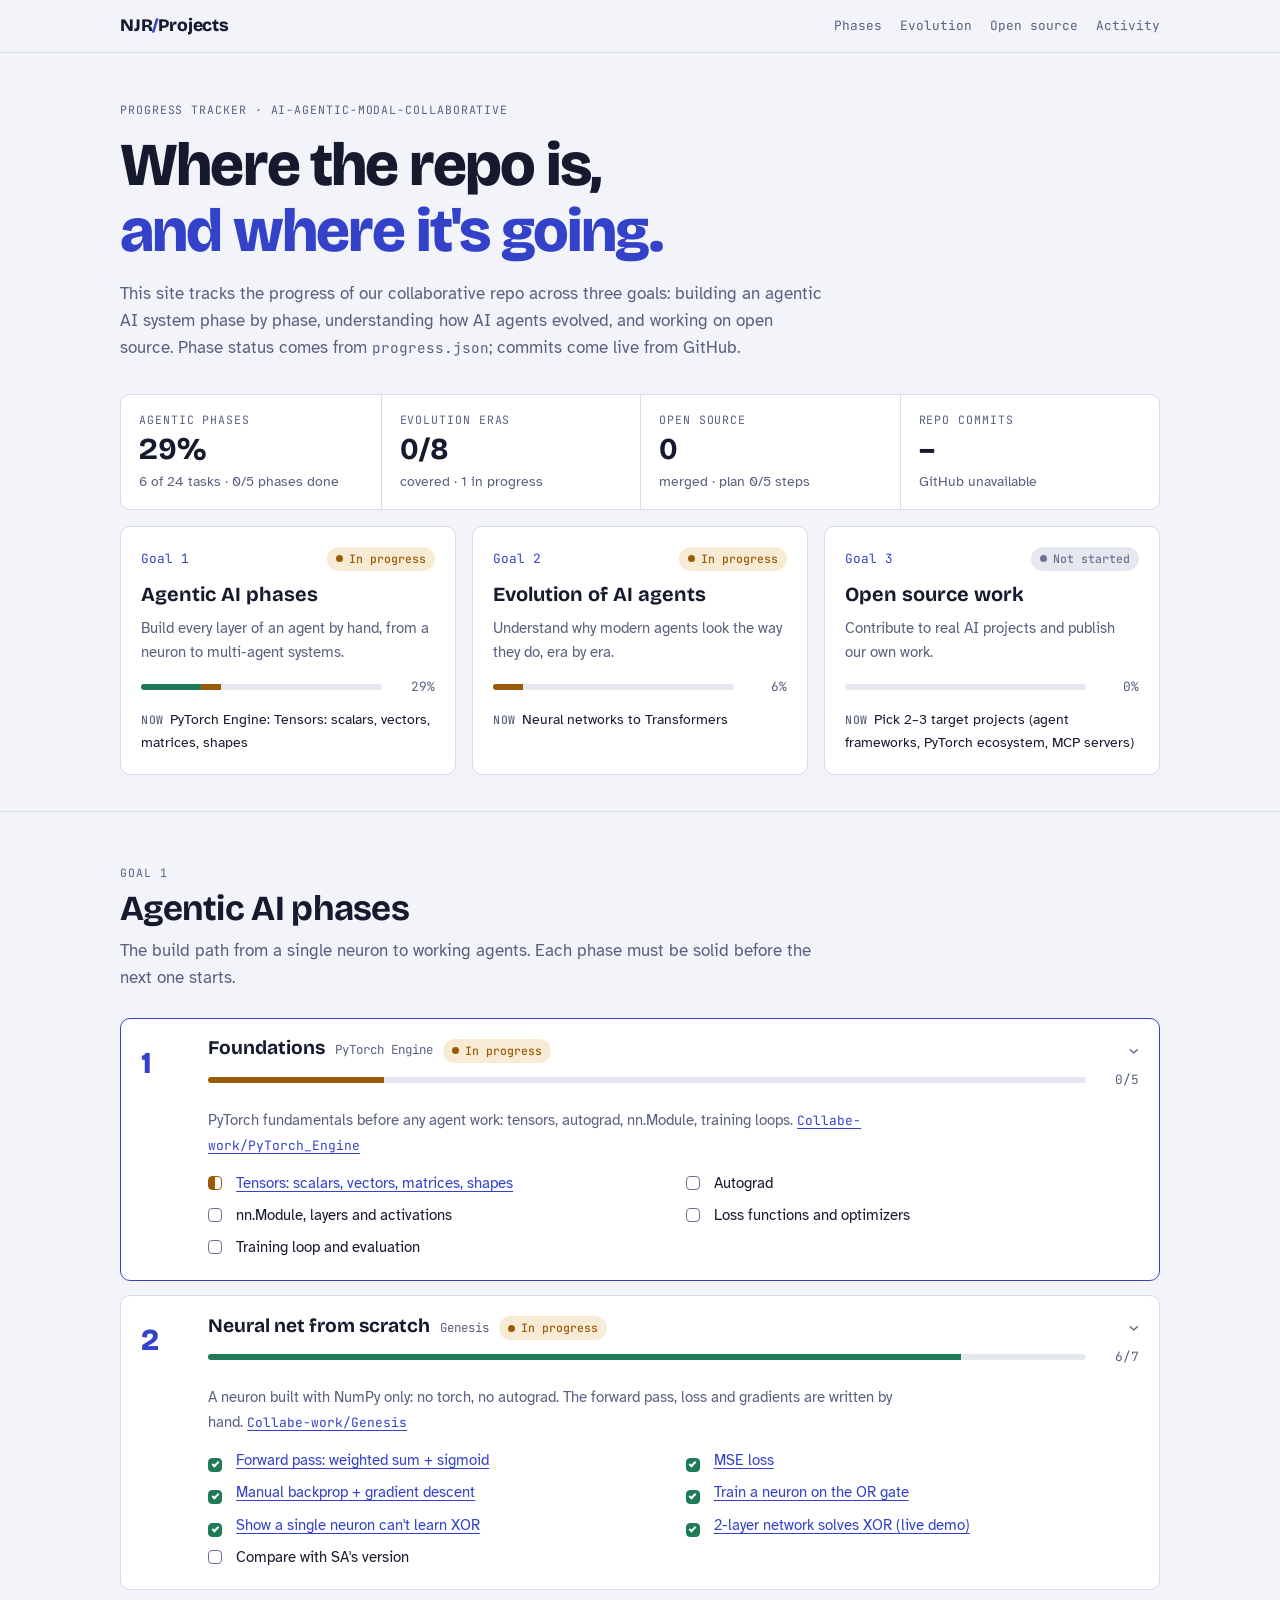
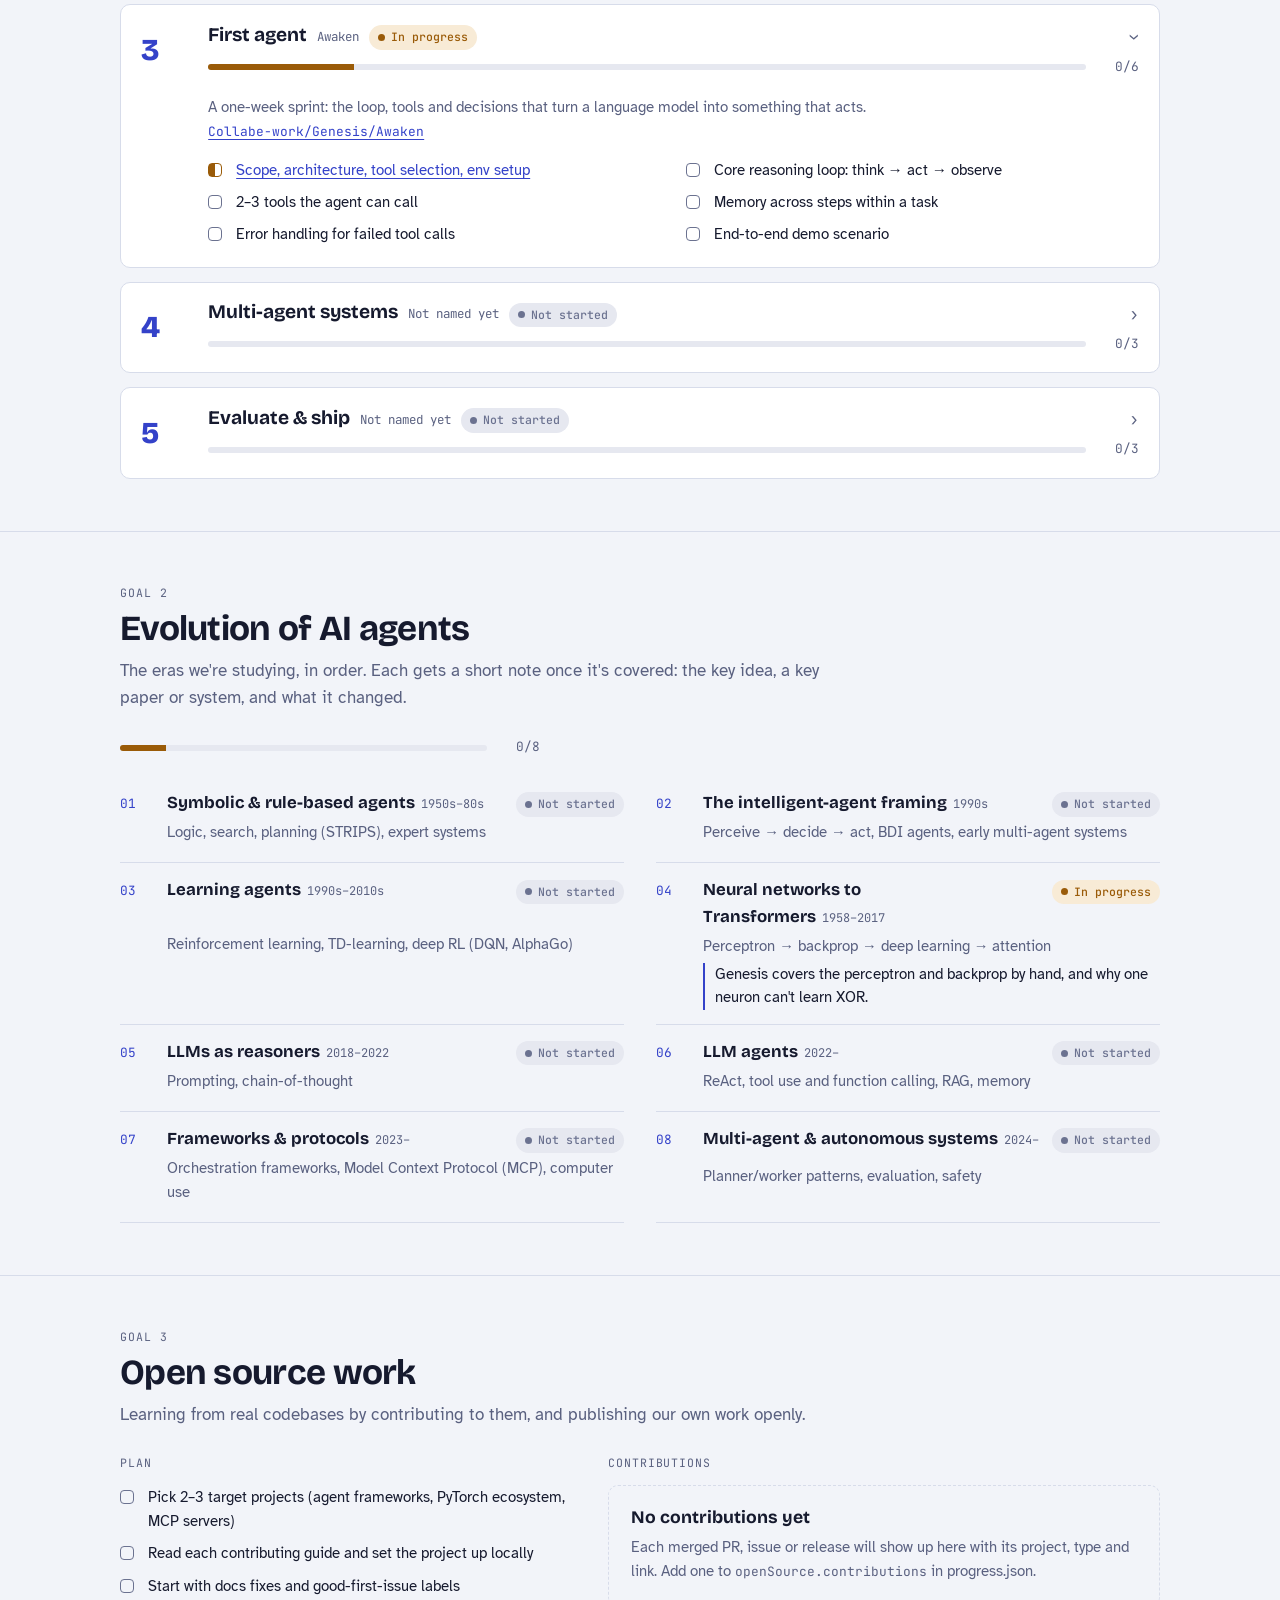
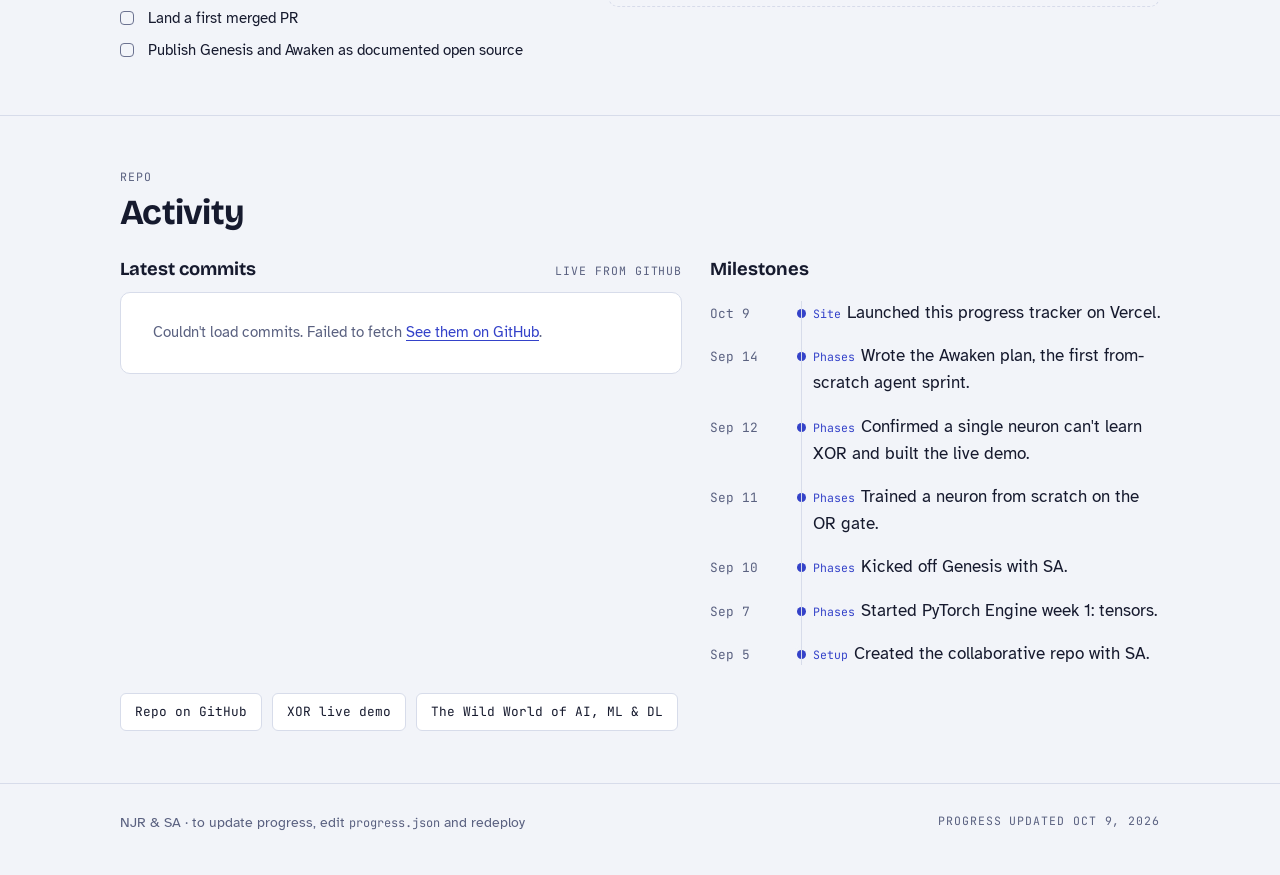
==== workspace/NJRProjects/index.html @ b8d9e3ac "live website to track the progress of the repo" ====
<!DOCTYPE html>
<html lang="en">
<head>
<meta charset="UTF-8">
<meta name="viewport" content="width=device-width, initial-scale=1, viewport-fit=cover">
<title>NJR Projects</title>
<meta name="description" content="Progress tracker for AI-Agentic-Modal-Collaborative: agentic AI build phases, the evolution of AI agents, and open-source work.">
<meta name="color-scheme" content="light dark">
<meta property="og:title" content="NJR Projects">
<meta property="og:description" content="Progress tracker for AI-Agentic-Modal-Collaborative: agentic AI build phases, the evolution of AI agents, and open-source work.">
<meta property="og:type" content="website">
<link rel="icon" href="data:image/svg+xml,%3Csvg xmlns='http://www.w3.org/2000/svg' viewBox='0 0 32 32'%3E%3Crect width='32' height='32' rx='7' fill='%233442C9'/%3E%3Ccircle cx='16' cy='16' r='5' fill='%23fff'/%3E%3Cpath d='M4 9l7 5M4 23l7-5M28 16h-7' stroke='%23fff' stroke-width='2.2' stroke-linecap='round'/%3E%3C/svg%3E">
<link rel="preconnect" href="https://fonts.googleapis.com">
<link rel="preconnect" href="https://fonts.gstatic.com" crossorigin>
<link rel="stylesheet" href="https://fonts.googleapis.com/css2?family=Bricolage+Grotesque:opsz,wght@12..96,500;12..96,700;12..96,800&family=Atkinson+Hyperlegible:ital,wght@0,400;0,700;1,400&family=JetBrains+Mono:wght@400;500&display=swap">
<style>
  /* Layout: one 1080px column. Summary first (stats + three goal cards),
     then one section per goal, then live repo activity. All content comes from progress.json. */
  :root {
    --bg: #F2F4F9;
    --surface: #FFFFFF;
    --line: #D7DCEA;
    --fg: #161A2E;
    --muted: #5A6180;
    --accent: #3442C9;
    --accent-soft: #E3E6FB;
    --signal: #B8621A;
    --done: #1F7A57;
    --done-soft: #DDF1E8;
    --progress: #9A5B08;
    --progress-soft: #F8EBD6;
    --idle: #6B7290;
    --idle-soft: #E6E8F0;

    --display: "Bricolage Grotesque", "Avenir Next", "Segoe UI", system-ui, sans-serif;
    --body: "Atkinson Hyperlegible", "Helvetica Neue", Arial, sans-serif;
    --mono: "JetBrains Mono", ui-monospace, "SF Mono", Menlo, monospace;
  }
  @media (prefers-color-scheme: dark) {
    :root:not([data-theme="light"]) {
      --bg: #0E1120; --surface: #161A2E; --line: #2A3050; --fg: #E9EBF6; --muted: #9AA0BF;
      --accent: #93A0FF; --accent-soft: #232A55; --signal: #F0A857;
      --done: #5FD3A3; --done-soft: #15362B; --progress: #F0B860; --progress-soft: #3A2C14;
      --idle: #9AA0BF; --idle-soft: #232740;
      color-scheme: dark;
    }
  }
  :root[data-theme="dark"] {
    --bg: #0E1120; --surface: #161A2E; --line: #2A3050; --fg: #E9EBF6; --muted: #9AA0BF;
    --accent: #93A0FF; --accent-soft: #232A55; --signal: #F0A857;
    --done: #5FD3A3; --done-soft: #15362B; --progress: #F0B860; --progress-soft: #3A2C14;
    --idle: #9AA0BF; --idle-soft: #232740;
    color-scheme: dark;
  }

  *, *::before, *::after { box-sizing: border-box; }
  html { scroll-behavior: smooth; }
  @media (prefers-reduced-motion: reduce) { html { scroll-behavior: auto; } * { transition: none !important; } }

  body {
    margin: 0;
    background: var(--bg);
    color: var(--fg);
    font-family: var(--body);
    font-size: 17px;
    line-height: 1.6;
    -webkit-font-smoothing: antialiased;
  }

  .wrap { max-width: 1080px; margin: 0 auto; padding-inline: 20px; }

  a { color: var(--accent); text-underline-offset: 3px; }
  a:focus-visible, button:focus-visible, summary:focus-visible { outline: 2px solid var(--accent); outline-offset: 3px; border-radius: 4px; }

  h1, h2, h3 { font-family: var(--display); line-height: 1.1; margin: 0; text-wrap: balance; }
  p { margin: 0; }
  code { font-family: var(--mono); font-size: 0.85em; }

  .label {
    font-family: var(--mono);
    font-size: 0.72rem;
    letter-spacing: 0.08em;
    text-transform: uppercase;
    color: var(--muted);
  }

  /* ---------- top bar ---------- */
  .topbar {
    position: sticky;
    top: env(safe-area-inset-top, 0px);
    z-index: 5;
    background: color-mix(in srgb, var(--bg) 88%, transparent);
    backdrop-filter: blur(8px);
    border-bottom: 1px solid var(--line);
  }
  .topbar .wrap { display: flex; align-items: center; justify-content: space-between; gap: 16px; padding-block: 12px; flex-wrap: wrap; }
  .brand { font-family: var(--display); font-weight: 800; font-size: 1.1rem; color: var(--fg); text-decoration: none; letter-spacing: -0.01em; }
  .brand span { color: var(--accent); }
  .topbar nav { display: flex; gap: 18px; flex-wrap: wrap; }
  .topbar nav a { font-family: var(--mono); font-size: 0.8rem; color: var(--muted); text-decoration: none; }
  .topbar nav a:hover { color: var(--accent); }

  /* ---------- hero ---------- */
  .hero { padding-block: 48px 36px; }
  .hero h1 { font-size: clamp(2.1rem, 5.6vw, 3.8rem); font-weight: 800; letter-spacing: -0.03em; max-width: 18ch; margin-top: 12px; }
  .hero h1 em { font-style: normal; color: var(--accent); }
  .hero .lede { margin-top: 16px; max-width: 64ch; color: var(--muted); font-size: 1.05rem; }

  .stats { margin-top: 32px; display: grid; grid-template-columns: repeat(4, minmax(0, 1fr)); border: 1px solid var(--line); border-radius: 10px; background: var(--surface); }
  .stat { padding: 16px 18px; border-left: 1px solid var(--line); min-width: 0; display: flex; flex-direction: column; gap: 4px; }
  .stat:first-child { border-left: none; }
  .stat .v { font-family: var(--display); font-weight: 700; font-size: 1.9rem; line-height: 1.1; font-variant-numeric: tabular-nums; }
  .stat .s { font-size: 0.85rem; color: var(--muted); }
  @media (max-width: 760px) {
    .stats { grid-template-columns: repeat(2, minmax(0, 1fr)); }
    .stat:nth-child(3) { border-left: none; }
    .stat:nth-child(n+3) { border-top: 1px solid var(--line); }
  }

  /* ---------- shared bits ---------- */
  .pill {
    display: inline-flex; align-items: center; gap: 6px;
    font-family: var(--mono); font-size: 0.72rem; font-weight: 500;
    padding: 3px 9px; border-radius: 999px; white-space: nowrap;
  }
  .pill::before { content: ""; width: 7px; height: 7px; border-radius: 50%; background: currentColor; }
  .pill.done { color: var(--done); background: var(--done-soft); }
  .pill.progress { color: var(--progress); background: var(--progress-soft); }
  .pill.todo { color: var(--idle); background: var(--idle-soft); }

  .meter { height: 6px; border-radius: 999px; background: var(--idle-soft); overflow: hidden; display: flex; }
  .meter .d { background: var(--done); }
  .meter .p { background: var(--progress); }
  .meter-row { display: flex; align-items: center; gap: 12px; }
  .meter-row .meter { flex: 1; }
  .meter-row .pct { font-family: var(--mono); font-size: 0.8rem; color: var(--muted); font-variant-numeric: tabular-nums; min-width: 3.2em; text-align: right; }

  section.block { padding-block: 52px; border-top: 1px solid var(--line); }
  .head { display: flex; flex-direction: column; gap: 8px; margin-bottom: 26px; max-width: 64ch; }
  .head h2 { font-size: clamp(1.6rem, 3.6vw, 2.2rem); font-weight: 700; letter-spacing: -0.02em; }
  .head p { color: var(--muted); }

  /* ---------- goal cards ---------- */
  .goals { display: grid; grid-template-columns: repeat(3, minmax(0, 1fr)); gap: 16px; margin-top: 16px; }
  @media (max-width: 860px) { .goals { grid-template-columns: 1fr; } }
  .goal { display: flex; flex-direction: column; gap: 12px; padding: 20px; background: var(--surface); border: 1px solid var(--line); border-radius: 10px; color: inherit; text-decoration: none; min-width: 0; transition: border-color .15s; }
  .goal:hover { border-color: var(--accent); }
  .goal .top { display: flex; justify-content: space-between; align-items: center; gap: 10px; }
  .goal .num { font-family: var(--mono); font-size: 0.8rem; color: var(--accent); }
  .goal h3 { font-size: 1.25rem; }
  .goal p { color: var(--muted); font-size: 0.93rem; }
  .goal .now { font-size: 0.88rem; color: var(--fg); }
  .goal .now b { font-family: var(--mono); font-weight: 500; font-size: 0.72rem; color: var(--muted); text-transform: uppercase; letter-spacing: 0.06em; margin-right: 6px; }

  /* ---------- phases ---------- */
  .phases { display: flex; flex-direction: column; gap: 14px; }
  .phase { background: var(--surface); border: 1px solid var(--line); border-radius: 10px; }
  .phase.current { border-color: var(--accent); }
  .phase summary { list-style: none; cursor: pointer; padding: 18px 20px; display: grid; grid-template-columns: 3.2rem minmax(0, 1fr) auto; gap: 6px 16px; align-items: center; }
  .phase summary::-webkit-details-marker { display: none; }
  .phase .pn { grid-row: span 2; font-family: var(--display); font-weight: 800; font-size: 1.9rem; color: var(--accent); line-height: 1; }
  .phase .pt { display: flex; flex-wrap: wrap; align-items: baseline; gap: 4px 10px; min-width: 0; }
  .phase .pt h3 { font-size: 1.2rem; }
  .phase .pt .proj { font-family: var(--mono); font-size: 0.78rem; color: var(--muted); }
  .phase .pm { grid-column: 2 / 4; }
  .phase .chev { font-family: var(--mono); color: var(--muted); transition: transform .15s; }
  .phase[open] .chev { transform: rotate(90deg); }
  .phase .body { padding: 0 20px 20px calc(20px + 3.2rem + 16px); display: flex; flex-direction: column; gap: 14px; }
  @media (max-width: 560px) {
    .phase summary { grid-template-columns: 2.2rem minmax(0, 1fr) auto; }
    .phase .pn { font-size: 1.5rem; }
    .phase .body { padding-left: 20px; }
  }
  .phase .body > p { color: var(--muted); font-size: 0.95rem; max-width: 70ch; }

  .tasks { list-style: none; margin: 0; padding: 0; display: grid; grid-template-columns: repeat(2, minmax(0, 1fr)); gap: 8px 24px; }
  @media (max-width: 760px) { .tasks { grid-template-columns: 1fr; } }
  .tasks li { display: grid; grid-template-columns: 18px minmax(0, 1fr); gap: 10px; align-items: baseline; font-size: 0.95rem; }
  .mark { width: 14px; height: 14px; border-radius: 4px; border: 1.5px solid var(--idle); display: inline-grid; place-items: center; transform: translateY(2px); }
  .mark.done { background: var(--done); border-color: var(--done); }
  .mark.done::after { content: ""; width: 7px; height: 4px; border-left: 2px solid var(--surface); border-bottom: 2px solid var(--surface); transform: rotate(-45deg) translate(1px, -1px); }
  .mark.progress { border-color: var(--progress); background: linear-gradient(90deg, var(--progress) 50%, transparent 50%); }
  .tasks li.done span.t { color: var(--muted); }
  .tasks a { word-break: break-word; }

  /* ---------- evolution ---------- */
  .eras { list-style: none; margin: 0; padding: 0; display: grid; grid-template-columns: repeat(2, minmax(0, 1fr)); gap: 0 32px; }
  @media (max-width: 760px) { .eras { grid-template-columns: 1fr; } }
  .eras li { display: grid; grid-template-columns: 2.2rem minmax(0, 1fr) auto; gap: 4px 12px; padding-block: 14px; border-bottom: 1px solid var(--line); align-items: baseline; }
  .eras .n { grid-row: span 3; font-family: var(--mono); font-size: 0.8rem; color: var(--accent); }
  .eras strong { font-family: var(--display); font-size: 1.05rem; }
  .eras .when { font-family: var(--mono); font-size: 0.75rem; color: var(--muted); margin-left: 6px; font-weight: 400; white-space: nowrap; }
  .eras .topics { grid-column: 2 / 4; color: var(--muted); font-size: 0.92rem; }
  .eras .note { grid-column: 2 / 4; font-size: 0.92rem; border-left: 2px solid var(--accent); padding-left: 10px; }

  /* ---------- open source ---------- */
  .os { display: grid; grid-template-columns: minmax(0, 1fr) minmax(0, 1.2fr); gap: 28px; align-items: start; }
  @media (max-width: 820px) { .os { grid-template-columns: 1fr; } }
  .os .tasks { grid-template-columns: 1fr; }
  .empty { padding: 22px; border: 1px dashed var(--line); border-radius: 10px; display: flex; flex-direction: column; gap: 8px; }
  .empty p { color: var(--muted); font-size: 0.95rem; }
  .tbl-wrap { overflow-x: auto; border: 1px solid var(--line); border-radius: 10px; background: var(--surface); }
  table.contrib { width: 100%; border-collapse: collapse; font-size: 0.92rem; }
  table.contrib th { text-align: left; font-family: var(--mono); font-size: 0.7rem; font-weight: 500; text-transform: uppercase; letter-spacing: 0.06em; color: var(--muted); padding: 10px 14px; border-bottom: 1px solid var(--line); white-space: nowrap; }
  table.contrib td { padding: 10px 14px; border-bottom: 1px solid var(--line); vertical-align: top; }
  table.contrib tr:last-child td { border-bottom: none; }
  table.contrib td.date { font-family: var(--mono); font-size: 0.8rem; color: var(--muted); white-space: nowrap; }

  /* ---------- activity ---------- */
  .activity { display: grid; grid-template-columns: minmax(0, 1.25fr) minmax(0, 1fr); gap: 28px; align-items: start; }
  @media (max-width: 820px) { .activity { grid-template-columns: 1fr; } }
  .col-head { display: flex; justify-content: space-between; align-items: baseline; gap: 10px; margin-bottom: 12px; flex-wrap: wrap; }
  .col-head h3 { font-size: 1.15rem; }
  .commits { list-style: none; margin: 0; padding: 0; border: 1px solid var(--line); border-radius: 10px; background: var(--surface); }
  .commits li { padding: 12px 16px; border-bottom: 1px solid var(--line); display: grid; grid-template-columns: minmax(0, 1fr) auto; gap: 2px 12px; }
  .commits li:last-child { border-bottom: none; }
  .commits .msg { color: var(--fg); text-decoration: none; font-weight: 700; overflow-wrap: anywhere; }
  .commits .msg:hover { color: var(--accent); }
  .commits .sha { font-family: var(--mono); font-size: 0.75rem; color: var(--accent); }
  .commits .by { grid-column: 1 / 3; font-size: 0.85rem; color: var(--muted); }
  .commits .state { padding: 16px; color: var(--muted); font-size: 0.92rem; display: block; }

  .log { list-style: none; margin: 0; padding: 0; position: relative; }
  .log::before { content: ""; position: absolute; left: 5.7rem; top: 10px; bottom: 10px; width: 1px; background: var(--line); }
  .log li { display: grid; grid-template-columns: 5rem 1.4rem minmax(0, 1fr); align-items: baseline; padding-block: 8px; }
  .log time { font-family: var(--mono); font-size: 0.8rem; color: var(--muted); font-variant-numeric: tabular-nums; }
  .log .dot { width: 9px; height: 9px; border-radius: 50%; background: var(--accent); justify-self: center; box-shadow: 0 0 0 4px var(--bg); }
  .log .tag { font-family: var(--mono); font-size: 0.72rem; color: var(--accent); margin-right: 6px; }

  .links-row { display: flex; gap: 10px; flex-wrap: wrap; margin-top: 18px; }
  .btn { display: inline-block; font-family: var(--mono); font-size: 0.8rem; text-decoration: none; padding: 8px 14px; border-radius: 6px; border: 1px solid var(--line); color: var(--fg); background: var(--surface); }
  .btn:hover { border-color: var(--accent); color: var(--accent); }

  .notice { padding: 14px 16px; border: 1px solid var(--signal); border-radius: 8px; color: var(--fg); font-size: 0.92rem; margin-top: 20px; }

  footer { border-top: 1px solid var(--line); padding-block: 28px 40px; color: var(--muted); font-size: 0.88rem; }
  footer .wrap { display: flex; justify-content: space-between; gap: 12px; flex-wrap: wrap; }
</style>
</head>
<body>

<header class="topbar">
  <div class="wrap">
    <a class="brand" href="#top">NJR<span>/</span>Projects</a>
    <nav aria-label="Sections">
      <a href="#phases">Phases</a>
      <a href="#evolution">Evolution</a>
      <a href="#open-source">Open source</a>
      <a href="#activity">Activity</a>
    </nav>
  </div>
</header>

<main id="top">
  <section class="hero">
    <div class="wrap">
      <p class="label">Progress tracker · AI-Agentic-Modal-Collaborative</p>
      <h1>Where the repo is, <em>and where it's going.</em></h1>
      <p class="lede">This site tracks the progress of our collaborative repo across three goals: building an agentic AI system phase by phase, understanding how AI agents evolved, and working on open source. Phase status comes from <code>progress.json</code>; commits come live from GitHub.</p>

      <div class="stats" aria-live="polite">
        <div class="stat"><span class="label">Agentic phases</span><span class="v" id="st-phases">–</span><span class="s" id="st-phases-s">loading</span></div>
        <div class="stat"><span class="label">Evolution eras</span><span class="v" id="st-eras">–</span><span class="s" id="st-eras-s">loading</span></div>
        <div class="stat"><span class="label">Open source</span><span class="v" id="st-os">–</span><span class="s" id="st-os-s">loading</span></div>
        <div class="stat"><span class="label">Repo commits</span><span class="v" id="st-commits">–</span><span class="s" id="st-commits-s">from GitHub</span></div>
      </div>

      <div class="goals" id="goals"></div>
      <div id="load-error" hidden class="notice"></div>
    </div>
  </section>

  <section class="block" id="phases">
    <div class="wrap">
      <div class="head">
        <p class="label">Goal 1</p>
        <h2>Agentic AI phases</h2>
        <p>The build path from a single neuron to working agents. Each phase must be solid before the next one starts.</p>
      </div>
      <div class="phases" id="phase-list"></div>
    </div>
  </section>

  <section class="block" id="evolution">
    <div class="wrap">
      <div class="head">
        <p class="label">Goal 2</p>
        <h2>Evolution of AI agents</h2>
        <p>The eras we're studying, in order. Each gets a short note once it's covered: the key idea, a key paper or system, and what it changed.</p>
      </div>
      <div class="meter-row" style="margin-bottom:18px;max-width:420px"><div class="meter" id="era-meter"></div><span class="pct" id="era-pct"></span></div>
      <ol class="eras" id="era-list"></ol>
    </div>
  </section>

  <section class="block" id="open-source">
    <div class="wrap">
      <div class="head">
        <p class="label">Goal 3</p>
        <h2>Open source work</h2>
        <p>Learning from real codebases by contributing to them, and publishing our own work openly.</p>
      </div>
      <div class="os">
        <div>
          <p class="label" style="margin-bottom:12px">Plan</p>
          <ul class="tasks" id="os-steps"></ul>
        </div>
        <div>
          <p class="label" style="margin-bottom:12px">Contributions</p>
          <div id="os-contrib"></div>
        </div>
      </div>
    </div>
  </section>

  <section class="block" id="activity">
    <div class="wrap">
      <div class="head">
        <p class="label">Repo</p>
        <h2>Activity</h2>
      </div>
      <div class="activity">
        <div>
          <div class="col-head"><h3>Latest commits</h3><span class="label" id="commit-src">live from GitHub</span></div>
          <ul class="commits" id="commit-list"><li><span class="state">Loading commits from GitHub…</span></li></ul>
        </div>
        <div>
          <div class="col-head"><h3>Milestones</h3></div>
          <ol class="log" id="log-list"></ol>
        </div>
      </div>
      <div class="links-row">
        <a class="btn" id="repo-link" href="https://github.com/NJROzzy/AI-Agentic-Modal-Collaborative-" target="_blank" rel="noopener">Repo on GitHub</a>
        <a class="btn" href="xor-live-demo.html">XOR live demo</a>
        <a class="btn" href="main.html">The Wild World of AI, ML &amp; DL</a>
      </div>
    </div>
  </section>
</main>

<footer>
  <div class="wrap">
    <span>NJR &amp; SA · to update progress, edit <code>progress.json</code> and redeploy</span>
    <span class="label" id="updated"></span>
  </div>
</footer>

<script>
(function () {
  const $ = (id) => document.getElementById(id);
  const esc = (s) => String(s ?? "").replace(/[&<>"']/g, (c) => ({ "&": "&amp;", "<": "&lt;", ">": "&gt;", '"': "&quot;", "'": "&#39;" }[c]));
  const STATUS_LABEL = { done: "Done", progress: "In progress", todo: "Not started" };
  const fmtDate = (iso, opts) => new Date(iso + (iso.length === 10 ? "T12:00:00" : "")).toLocaleDateString("en-US", opts || { month: "short", day: "numeric" });

  let REPO = "NJROzzy/AI-Agentic-Modal-Collaborative-";
  const ghUrl = (path) => /^https?:/.test(path) ? path
    : (!path.includes("/") && path.endsWith(".html")) ? path
    : `https://github.com/${REPO}/${/\.[a-z]+$/i.test(path) ? "blob" : "tree"}/main/${path}`;

  // done = 1, in progress = 0.5, not started = 0
  function score(items) {
    const n = items.length || 1;
    const d = items.filter((t) => t.status === "done").length;
    const p = items.filter((t) => t.status === "progress").length;
    return { d, p, n: items.length, pct: Math.round(((d + p * 0.5) / n) * 100), dPct: (d / n) * 100, pPct: (p / n) * 100 };
  }
  const meter = (s) => `<span class="d" style="width:${s.dPct}%"></span><span class="p" style="width:${s.pPct}%"></span>`;
  const statusOf = (items) => items.every((t) => t.status === "done") ? "done" : items.some((t) => t.status !== "todo") ? "progress" : "todo";
  const pill = (st, text) => `<span class="pill ${st}">${esc(text || STATUS_LABEL[st])}</span>`;

  function taskItem(t) {
    const title = t.link ? `<a href="${esc(ghUrl(t.link))}"${t.link.endsWith(".html") && !t.link.includes("/") ? "" : ' target="_blank" rel="noopener"'}>${esc(t.title)}</a>` : esc(t.title);
    return `<li class="${t.status}"><span class="mark ${t.status}" role="img" aria-label="${STATUS_LABEL[t.status]}"></span><span class="t">${title}</span></li>`;
  }

  function render(data) {
    if (data.repo) REPO = data.repo;
    $("repo-link").href = `https://github.com/${REPO}`;
    $("updated").textContent = data.updated ? `Progress updated ${fmtDate(data.updated, { month: "short", day: "numeric", year: "numeric" })}` : "";

    // ---- phases
    const phases = data.phases || [];
    const allTasks = phases.flatMap((p) => p.tasks);
    const ps = score(allTasks);
    const currentIdx = phases.findIndex((p) => statusOf(p.tasks) !== "done");
    $("phase-list").innerHTML = phases.map((p, i) => {
      const s = score(p.tasks), st = statusOf(p.tasks);
      const open = i === currentIdx || st === "progress";
      return `<details class="phase${i === currentIdx ? " current" : ""}"${open ? " open" : ""}>
        <summary>
          <span class="pn">${i + 1}</span>
          <span class="pt"><h3>${esc(p.name)}</h3><span class="proj">${esc(p.project)}</span>${pill(st)}</span>
          <span class="chev" aria-hidden="true">›</span>
          <span class="pm meter-row"><span class="meter">${meter(s)}</span><span class="pct">${s.d}/${s.n}</span></span>
        </summary>
        <div class="body">
          <p>${esc(p.summary)}${p.path ? ` <a href="${esc(ghUrl(p.path))}" target="_blank" rel="noopener"><code>${esc(p.path)}</code></a>` : ""}</p>
          <ul class="tasks">${p.tasks.map(taskItem).join("")}</ul>
        </div>
      </details>`;
    }).join("");

    const donePhases = phases.filter((p) => statusOf(p.tasks) === "done").length;
    $("st-phases").textContent = `${ps.pct}%`;
    $("st-phases-s").textContent = `${ps.d} of ${ps.n} tasks · ${donePhases}/${phases.length} phases done`;

    // ---- evolution
    const eras = data.evolution || [];
    const es = score(eras);
    $("era-meter").innerHTML = meter(es);
    $("era-pct").textContent = `${es.d}/${es.n}`;
    $("era-list").innerHTML = eras.map((e, i) => `<li>
        <span class="n">${String(i + 1).padStart(2, "0")}</span>
        <strong>${esc(e.era)}<span class="when">${esc(e.when)}</span></strong>
        ${pill(e.status)}
        <span class="topics">${esc(e.topics)}</span>
        ${e.note ? `<span class="note">${esc(e.note)}</span>` : ""}
      </li>`).join("");
    $("st-eras").textContent = `${es.d}/${es.n}`;
    $("st-eras-s").textContent = es.p ? `covered · ${es.p} in progress` : "covered";

    // ---- open source
    const os = data.openSource || { steps: [], contributions: [] };
    $("os-steps").innerHTML = os.steps.map(taskItem).join("");
    const contrib = os.contributions || [];
    $("os-contrib").innerHTML = contrib.length
      ? `<div class="tbl-wrap"><table class="contrib"><thead><tr><th>Date</th><th>Project</th><th>Contribution</th><th>Status</th></tr></thead><tbody>${
          contrib.map((c) => `<tr><td class="date">${esc(c.date ? fmtDate(c.date) : "")}</td><td>${esc(c.project)}</td><td>${c.link ? `<a href="${esc(c.link)}" target="_blank" rel="noopener">${esc(c.title)}</a>` : esc(c.title)}${c.type ? ` <span class="label">${esc(c.type)}</span>` : ""}</td><td>${esc(c.status)}</td></tr>`).join("")
        }</tbody></table></div>`
      : `<div class="empty"><h3 style="font-size:1.1rem">No contributions yet</h3><p>Each merged PR, issue or release will show up here with its project, type and link. Add one to <code>openSource.contributions</code> in progress.json.</p></div>`;
    const merged = contrib.filter((c) => /merged|done/i.test(c.status || "")).length;
    const oss = score(os.steps);
    $("st-os").textContent = String(merged);
    $("st-os-s").textContent = `merged · plan ${oss.d}/${oss.n} steps`;

    // ---- goal cards
    const nextTask = allTasks.find((t) => t.status === "progress") || allTasks.find((t) => t.status === "todo");
    const nextEra = eras.find((e) => e.status === "progress") || eras.find((e) => e.status === "todo");
    const nextOs = os.steps.find((t) => t.status !== "done");
    const goals = [
      { n: "Goal 1", h: "Agentic AI phases", href: "#phases", p: "Build every layer of an agent by hand, from a neuron to multi-agent systems.", s: ps, st: statusOf(allTasks), now: nextTask && (phases[currentIdx] ? `${phases[currentIdx].project}: ` : "") + nextTask.title },
      { n: "Goal 2", h: "Evolution of AI agents", href: "#evolution", p: "Understand why modern agents look the way they do, era by era.", s: es, st: statusOf(eras), now: nextEra && nextEra.era },
      { n: "Goal 3", h: "Open source work", href: "#open-source", p: "Contribute to real AI projects and publish our own work.", s: oss, st: statusOf(os.steps), now: nextOs && nextOs.title },
    ];
    $("goals").innerHTML = goals.map((g) => `<a class="goal" href="${g.href}">
        <span class="top"><span class="num">${g.n}</span>${pill(g.st)}</span>
        <h3>${esc(g.h)}</h3>
        <p>${esc(g.p)}</p>
        <span class="meter-row"><span class="meter">${meter(g.s)}</span><span class="pct">${g.s.pct}%</span></span>
        ${g.now ? `<span class="now"><b>Now</b>${esc(g.now)}</span>` : ""}
      </a>`).join("");

    // ---- milestones
    $("log-list").innerHTML = (data.log || []).map((l) => `<li><time datetime="${esc(l.date)}">${esc(fmtDate(l.date))}</time><span class="dot"></span><div><span class="tag">${esc(l.track)}</span>${esc(l.text)}</div></li>`).join("");
  }

  function relTime(iso) {
    const s = (Date.now() - new Date(iso)) / 1000;
    if (s < 3600) return `${Math.max(1, Math.round(s / 60))} min ago`;
    if (s < 86400) return `${Math.round(s / 3600)} h ago`;
    if (s < 86400 * 30) return `${Math.round(s / 86400)} days ago`;
    return fmtDate(iso, { month: "short", day: "numeric", year: "numeric" });
  }

  async function loadCommits() {
    const list = $("commit-list");
    try {
      const res = await fetch(`https://api.github.com/repos/${REPO}/commits?per_page=8`, { headers: { Accept: "application/vnd.github+json" } });
      if (!res.ok) throw new Error(res.status === 403 ? "GitHub's hourly rate limit was reached. Reload in a while." : `GitHub returned ${res.status}.`);
      const commits = await res.json();
      const link = res.headers.get("Link") || "";
      const last = link.match(/[?&]page=(\d+)>; rel="last"/);
      list.innerHTML = commits.map((c) => `<li>
          <a class="msg" href="${esc(c.html_url)}" target="_blank" rel="noopener">${esc(c.commit.message.split("\n")[0].trim() || "(no message)")}</a>
          <span class="sha">${esc(c.sha.slice(0, 7))}</span>
          <span class="by">${esc(c.author?.login || c.commit.author.name)} · ${esc(relTime(c.commit.author.date))}</span>
        </li>`).join("");
      // per_page=8, so the last page number × 8 bounds the total; refetch with per_page=1 for an exact count
      if (last) {
        const r1 = await fetch(`https://api.github.com/repos/${REPO}/commits?per_page=1`);
        const m = (r1.headers.get("Link") || "").match(/[?&]page=(\d+)>; rel="last"/);
        $("st-commits").textContent = m ? m[1] : "–";
      } else {
        $("st-commits").textContent = String(commits.length);
      }
      if (commits[0]) $("st-commits-s").textContent = `last ${relTime(commits[0].commit.author.date)}`;
    } catch (err) {
      list.innerHTML = `<li><span class="state">Couldn't load commits. ${esc(err.message || "")} <a href="https://github.com/${esc(REPO)}/commits/main" target="_blank" rel="noopener">See them on GitHub</a>.</span></li>`;
      $("st-commits-s").textContent = "GitHub unavailable";
    }
  }

  fetch("progress.json", { cache: "no-cache" })
    .then((r) => { if (!r.ok) throw new Error(`progress.json returned ${r.status}`); return r.json(); })
    .then(render)
    .catch((err) => {
      const box = $("load-error");
      box.hidden = false;
      box.textContent = location.protocol === "file:"
        ? "Progress data can't load from a file:// page. Preview the site with `vercel dev` or `npx serve` from the NJRProjects folder."
        : `Progress data didn't load (${err.message}). Check that progress.json is valid JSON.`;
    })
    .finally(loadCommits);
})();
</script>
</body>
</html>
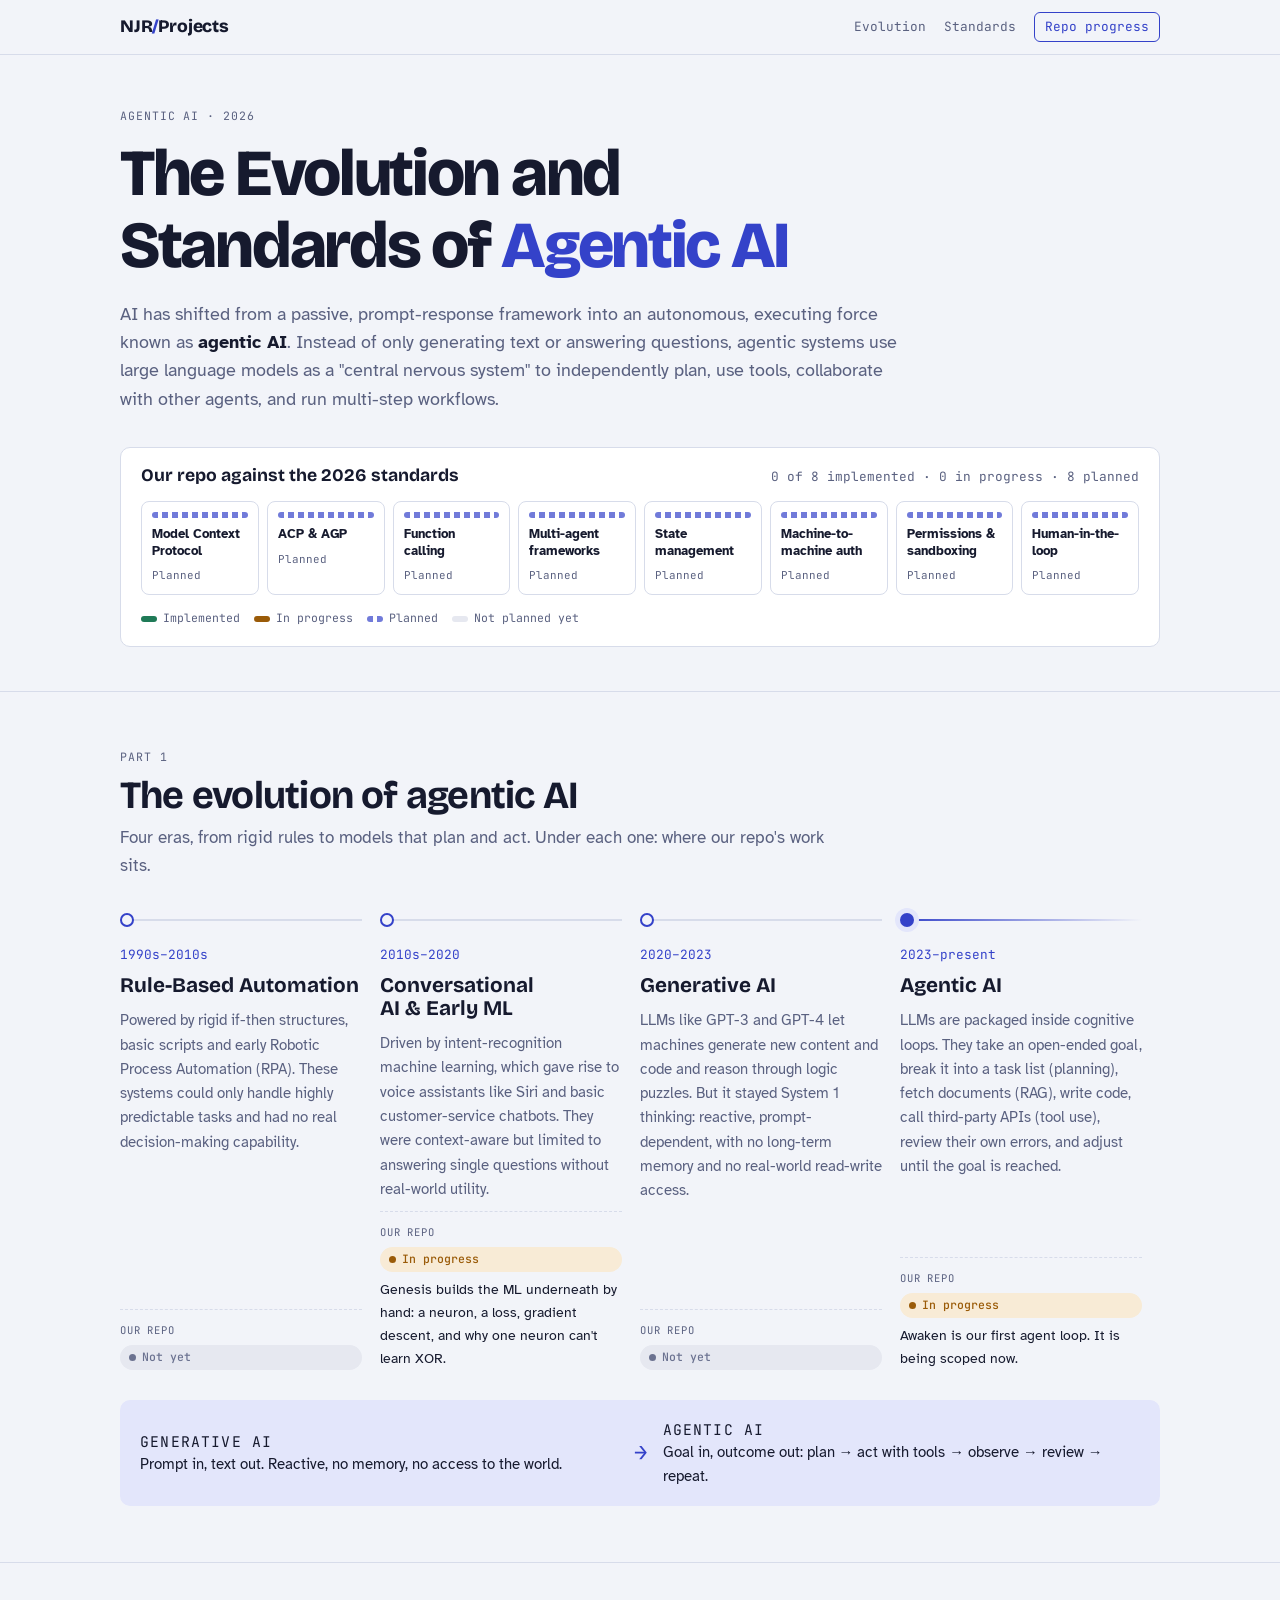
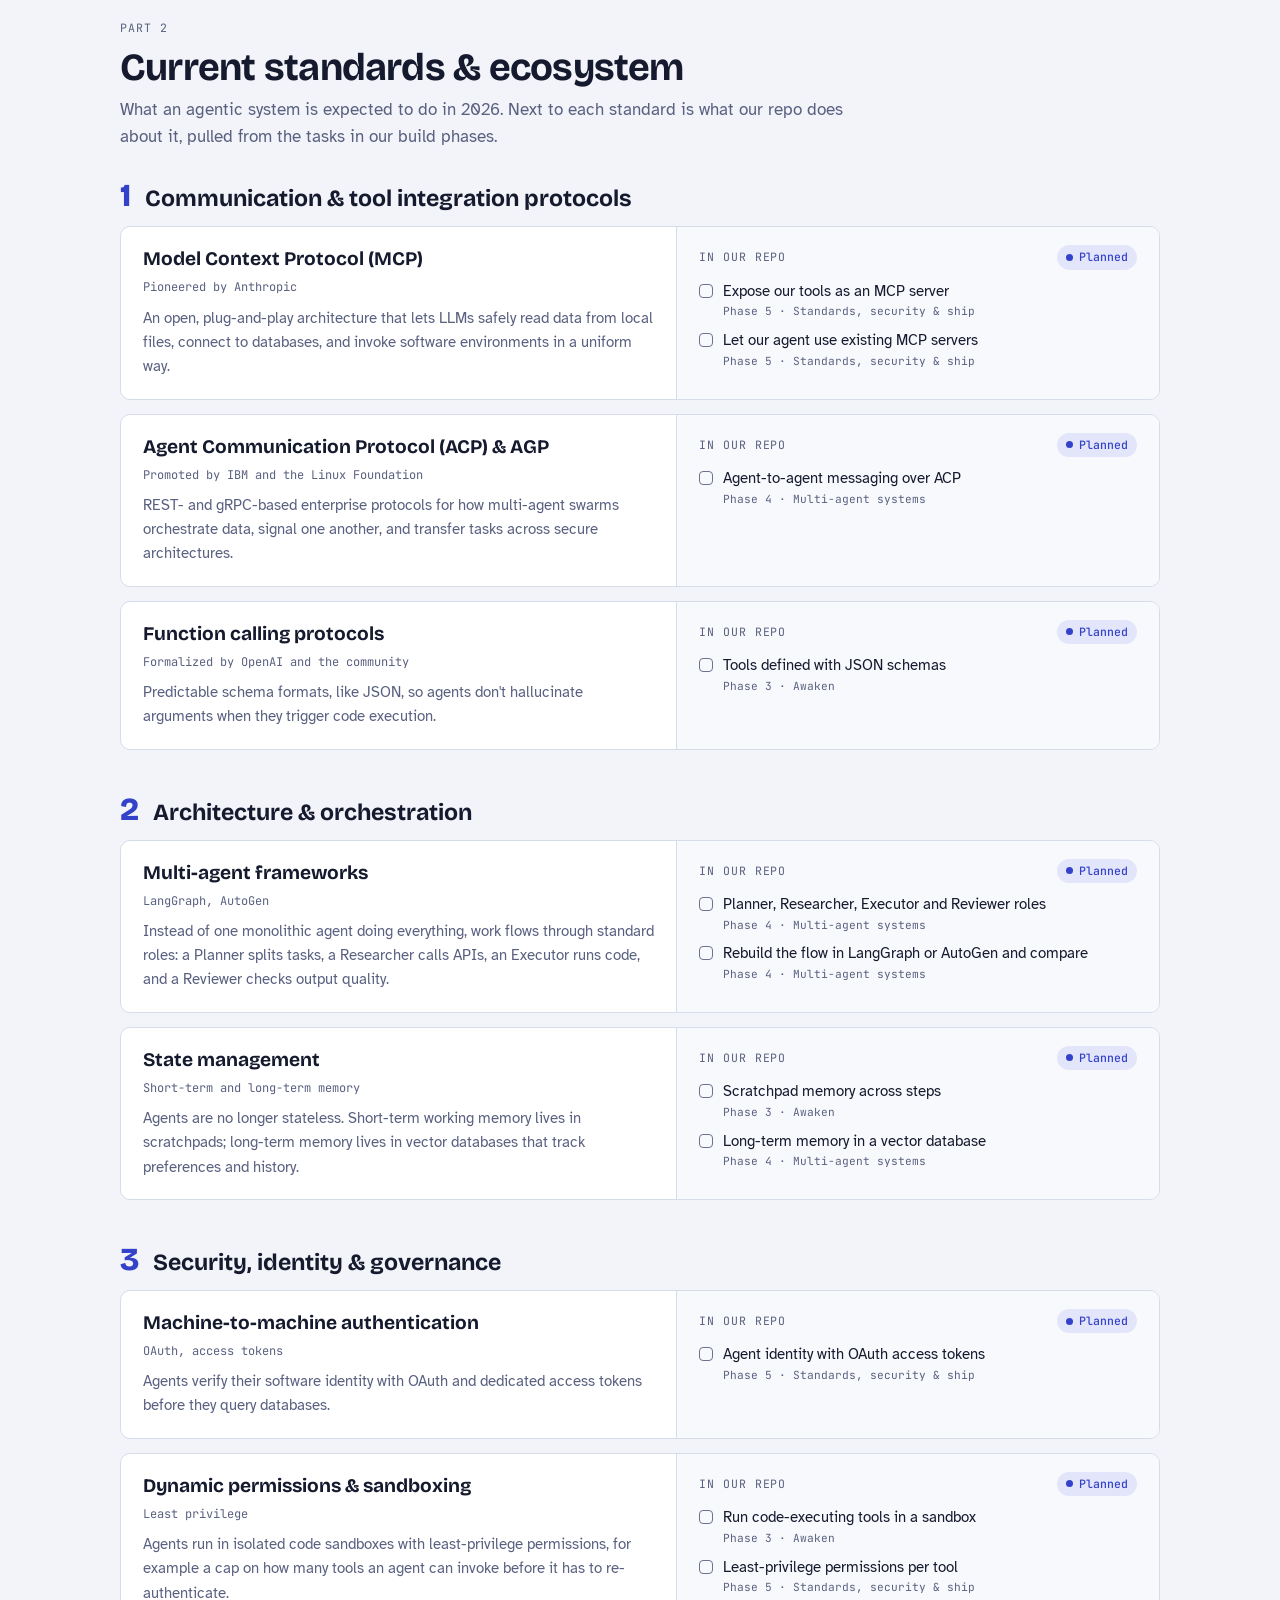
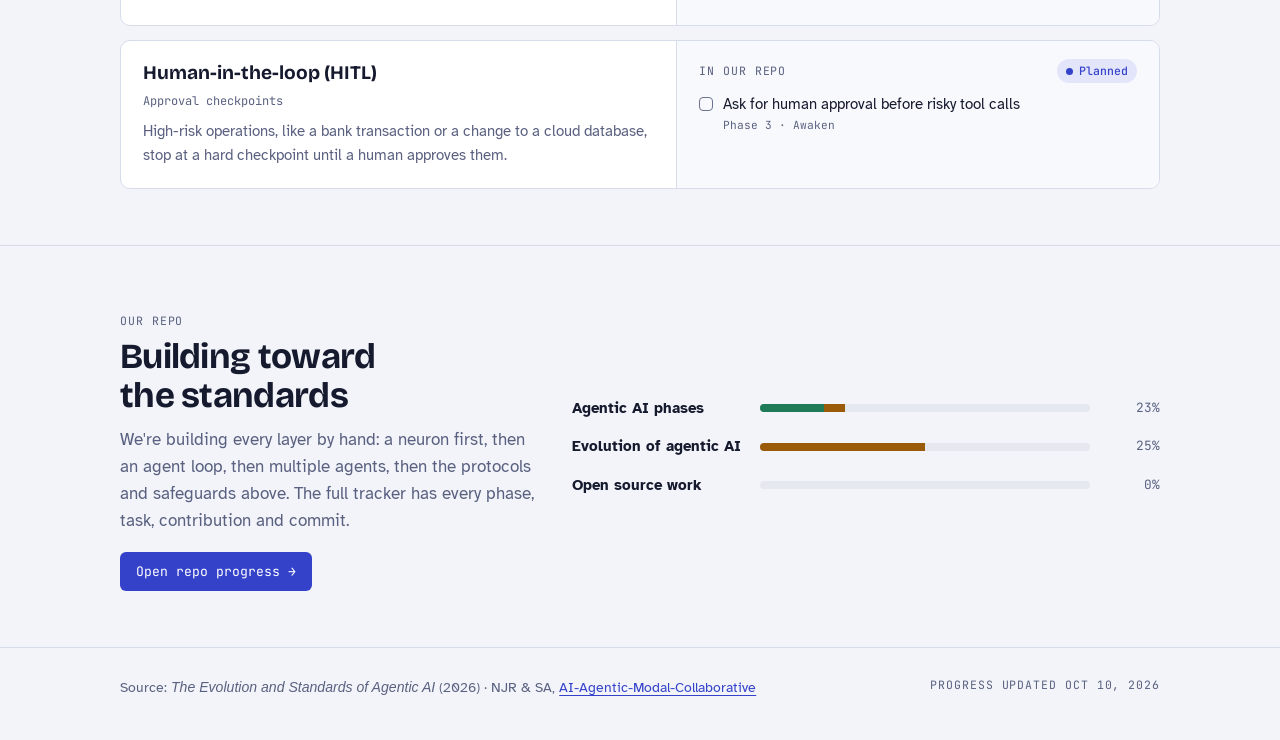
==== commit 7174973d: "work site update NJRProjects" ====
--- a/workspace/NJRProjects/index.html
+++ b/workspace/NJRProjects/index.html
@@ -3,19 +3,20 @@
 <head>
 <meta charset="UTF-8">
 <meta name="viewport" content="width=device-width, initial-scale=1, viewport-fit=cover">
-<title>NJR Projects</title>
-<meta name="description" content="Progress tracker for AI-Agentic-Modal-Collaborative: agentic AI build phases, the evolution of AI agents, and open-source work.">
+<title>Evolution of Agentic AI · NJR Projects</title>
+<meta name="description" content="How AI went from rule-based automation to agentic systems, the standards that define agentic AI in 2026, and how our repo measures up against each one.">
 <meta name="color-scheme" content="light dark">
-<meta property="og:title" content="NJR Projects">
-<meta property="og:description" content="Progress tracker for AI-Agentic-Modal-Collaborative: agentic AI build phases, the evolution of AI agents, and open-source work.">
+<meta property="og:title" content="The Evolution and Standards of Agentic AI">
+<meta property="og:description" content="How AI went from rule-based automation to agentic systems, the standards that define agentic AI in 2026, and how our repo measures up against each one.">
 <meta property="og:type" content="website">
 <link rel="icon" href="data:image/svg+xml,%3Csvg xmlns='http://www.w3.org/2000/svg' viewBox='0 0 32 32'%3E%3Crect width='32' height='32' rx='7' fill='%233442C9'/%3E%3Ccircle cx='16' cy='16' r='5' fill='%23fff'/%3E%3Cpath d='M4 9l7 5M4 23l7-5M28 16h-7' stroke='%23fff' stroke-width='2.2' stroke-linecap='round'/%3E%3C/svg%3E">
 <link rel="preconnect" href="https://fonts.googleapis.com">
 <link rel="preconnect" href="https://fonts.gstatic.com" crossorigin>
 <link rel="stylesheet" href="https://fonts.googleapis.com/css2?family=Bricolage+Grotesque:opsz,wght@12..96,500;12..96,700;12..96,800&family=Atkinson+Hyperlegible:ital,wght@0,400;0,700;1,400&family=JetBrains+Mono:wght@400;500&display=swap">
 <style>
-  /* Layout: one 1080px column. Summary first (stats + three goal cards),
-     then one section per goal, then live repo activity. All content comes from progress.json. */
+  /* Layout: reading column (1080px). Hero states the thesis and shows an 8-cell
+     standards matrix for our repo; then a 4-era timeline; then the standards,
+     each paired with what our repo does about it (from progress.json). */
   :root {
     --bg: #F2F4F9;
     --surface: #FFFFFF;
@@ -57,181 +58,140 @@
   html { scroll-behavior: smooth; }
   @media (prefers-reduced-motion: reduce) { html { scroll-behavior: auto; } * { transition: none !important; } }
 
-  body {
-    margin: 0;
-    background: var(--bg);
-    color: var(--fg);
-    font-family: var(--body);
-    font-size: 17px;
-    line-height: 1.6;
-    -webkit-font-smoothing: antialiased;
-  }
-
+  body { margin: 0; background: var(--bg); color: var(--fg); font-family: var(--body); font-size: 17px; line-height: 1.6; -webkit-font-smoothing: antialiased; }
   .wrap { max-width: 1080px; margin: 0 auto; padding-inline: 20px; }
-
   a { color: var(--accent); text-underline-offset: 3px; }
-  a:focus-visible, button:focus-visible, summary:focus-visible { outline: 2px solid var(--accent); outline-offset: 3px; border-radius: 4px; }
-
+  a:focus-visible { outline: 2px solid var(--accent); outline-offset: 3px; border-radius: 4px; }
   h1, h2, h3 { font-family: var(--display); line-height: 1.1; margin: 0; text-wrap: balance; }
   p { margin: 0; }
   code { font-family: var(--mono); font-size: 0.85em; }
-
-  .label {
-    font-family: var(--mono);
-    font-size: 0.72rem;
-    letter-spacing: 0.08em;
-    text-transform: uppercase;
-    color: var(--muted);
-  }
+  [id] { scroll-margin-top: 72px; }
+
+  .label { font-family: var(--mono); font-size: 0.72rem; letter-spacing: 0.08em; text-transform: uppercase; color: var(--muted); }
 
   /* ---------- top bar ---------- */
-  .topbar {
-    position: sticky;
-    top: env(safe-area-inset-top, 0px);
-    z-index: 5;
-    background: color-mix(in srgb, var(--bg) 88%, transparent);
-    backdrop-filter: blur(8px);
-    border-bottom: 1px solid var(--line);
-  }
+  .topbar { position: sticky; top: env(safe-area-inset-top, 0px); z-index: 5; background: color-mix(in srgb, var(--bg) 88%, transparent); backdrop-filter: blur(8px); border-bottom: 1px solid var(--line); }
   .topbar .wrap { display: flex; align-items: center; justify-content: space-between; gap: 16px; padding-block: 12px; flex-wrap: wrap; }
   .brand { font-family: var(--display); font-weight: 800; font-size: 1.1rem; color: var(--fg); text-decoration: none; letter-spacing: -0.01em; }
   .brand span { color: var(--accent); }
-  .topbar nav { display: flex; gap: 18px; flex-wrap: wrap; }
+  .topbar nav { display: flex; gap: 18px; flex-wrap: wrap; align-items: center; }
   .topbar nav a { font-family: var(--mono); font-size: 0.8rem; color: var(--muted); text-decoration: none; }
   .topbar nav a:hover { color: var(--accent); }
-
-  /* ---------- hero ---------- */
-  .hero { padding-block: 48px 36px; }
-  .hero h1 { font-size: clamp(2.1rem, 5.6vw, 3.8rem); font-weight: 800; letter-spacing: -0.03em; max-width: 18ch; margin-top: 12px; }
-  .hero h1 em { font-style: normal; color: var(--accent); }
-  .hero .lede { margin-top: 16px; max-width: 64ch; color: var(--muted); font-size: 1.05rem; }
-
-  .stats { margin-top: 32px; display: grid; grid-template-columns: repeat(4, minmax(0, 1fr)); border: 1px solid var(--line); border-radius: 10px; background: var(--surface); }
-  .stat { padding: 16px 18px; border-left: 1px solid var(--line); min-width: 0; display: flex; flex-direction: column; gap: 4px; }
-  .stat:first-child { border-left: none; }
-  .stat .v { font-family: var(--display); font-weight: 700; font-size: 1.9rem; line-height: 1.1; font-variant-numeric: tabular-nums; }
-  .stat .s { font-size: 0.85rem; color: var(--muted); }
-  @media (max-width: 760px) {
-    .stats { grid-template-columns: repeat(2, minmax(0, 1fr)); }
-    .stat:nth-child(3) { border-left: none; }
-    .stat:nth-child(n+3) { border-top: 1px solid var(--line); }
-  }
-
-  /* ---------- shared bits ---------- */
-  .pill {
-    display: inline-flex; align-items: center; gap: 6px;
-    font-family: var(--mono); font-size: 0.72rem; font-weight: 500;
-    padding: 3px 9px; border-radius: 999px; white-space: nowrap;
-  }
+  .topbar nav a.cta { color: var(--accent); border: 1px solid var(--accent); border-radius: 6px; padding: 4px 10px; }
+
+  /* ---------- shared ---------- */
+  .pill { display: inline-flex; align-items: center; gap: 6px; font-family: var(--mono); font-size: 0.72rem; font-weight: 500; padding: 3px 9px; border-radius: 999px; white-space: nowrap; }
   .pill::before { content: ""; width: 7px; height: 7px; border-radius: 50%; background: currentColor; }
   .pill.done { color: var(--done); background: var(--done-soft); }
   .pill.progress { color: var(--progress); background: var(--progress-soft); }
-  .pill.todo { color: var(--idle); background: var(--idle-soft); }
-
-  .meter { height: 6px; border-radius: 999px; background: var(--idle-soft); overflow: hidden; display: flex; }
-  .meter .d { background: var(--done); }
-  .meter .p { background: var(--progress); }
-  .meter-row { display: flex; align-items: center; gap: 12px; }
-  .meter-row .meter { flex: 1; }
-  .meter-row .pct { font-family: var(--mono); font-size: 0.8rem; color: var(--muted); font-variant-numeric: tabular-nums; min-width: 3.2em; text-align: right; }
-
-  section.block { padding-block: 52px; border-top: 1px solid var(--line); }
-  .head { display: flex; flex-direction: column; gap: 8px; margin-bottom: 26px; max-width: 64ch; }
-  .head h2 { font-size: clamp(1.6rem, 3.6vw, 2.2rem); font-weight: 700; letter-spacing: -0.02em; }
-  .head p { color: var(--muted); }
-
-  /* ---------- goal cards ---------- */
-  .goals { display: grid; grid-template-columns: repeat(3, minmax(0, 1fr)); gap: 16px; margin-top: 16px; }
-  @media (max-width: 860px) { .goals { grid-template-columns: 1fr; } }
-  .goal { display: flex; flex-direction: column; gap: 12px; padding: 20px; background: var(--surface); border: 1px solid var(--line); border-radius: 10px; color: inherit; text-decoration: none; min-width: 0; transition: border-color .15s; }
-  .goal:hover { border-color: var(--accent); }
-  .goal .top { display: flex; justify-content: space-between; align-items: center; gap: 10px; }
-  .goal .num { font-family: var(--mono); font-size: 0.8rem; color: var(--accent); }
-  .goal h3 { font-size: 1.25rem; }
-  .goal p { color: var(--muted); font-size: 0.93rem; }
-  .goal .now { font-size: 0.88rem; color: var(--fg); }
-  .goal .now b { font-family: var(--mono); font-weight: 500; font-size: 0.72rem; color: var(--muted); text-transform: uppercase; letter-spacing: 0.06em; margin-right: 6px; }
-
-  /* ---------- phases ---------- */
-  .phases { display: flex; flex-direction: column; gap: 14px; }
-  .phase { background: var(--surface); border: 1px solid var(--line); border-radius: 10px; }
-  .phase.current { border-color: var(--accent); }
-  .phase summary { list-style: none; cursor: pointer; padding: 18px 20px; display: grid; grid-template-columns: 3.2rem minmax(0, 1fr) auto; gap: 6px 16px; align-items: center; }
-  .phase summary::-webkit-details-marker { display: none; }
-  .phase .pn { grid-row: span 2; font-family: var(--display); font-weight: 800; font-size: 1.9rem; color: var(--accent); line-height: 1; }
-  .phase .pt { display: flex; flex-wrap: wrap; align-items: baseline; gap: 4px 10px; min-width: 0; }
-  .phase .pt h3 { font-size: 1.2rem; }
-  .phase .pt .proj { font-family: var(--mono); font-size: 0.78rem; color: var(--muted); }
-  .phase .pm { grid-column: 2 / 4; }
-  .phase .chev { font-family: var(--mono); color: var(--muted); transition: transform .15s; }
-  .phase[open] .chev { transform: rotate(90deg); }
-  .phase .body { padding: 0 20px 20px calc(20px + 3.2rem + 16px); display: flex; flex-direction: column; gap: 14px; }
-  @media (max-width: 560px) {
-    .phase summary { grid-template-columns: 2.2rem minmax(0, 1fr) auto; }
-    .phase .pn { font-size: 1.5rem; }
-    .phase .body { padding-left: 20px; }
-  }
-  .phase .body > p { color: var(--muted); font-size: 0.95rem; max-width: 70ch; }
-
-  .tasks { list-style: none; margin: 0; padding: 0; display: grid; grid-template-columns: repeat(2, minmax(0, 1fr)); gap: 8px 24px; }
-  @media (max-width: 760px) { .tasks { grid-template-columns: 1fr; } }
-  .tasks li { display: grid; grid-template-columns: 18px minmax(0, 1fr); gap: 10px; align-items: baseline; font-size: 0.95rem; }
-  .mark { width: 14px; height: 14px; border-radius: 4px; border: 1.5px solid var(--idle); display: inline-grid; place-items: center; transform: translateY(2px); }
+  .pill.todo { color: var(--accent); background: var(--accent-soft); }
+  .pill.none { color: var(--idle); background: var(--idle-soft); }
+
+  .mark { width: 14px; height: 14px; border-radius: 4px; border: 1.5px solid var(--idle); display: inline-grid; place-items: center; transform: translateY(2px); flex: 0 0 14px; }
   .mark.done { background: var(--done); border-color: var(--done); }
   .mark.done::after { content: ""; width: 7px; height: 4px; border-left: 2px solid var(--surface); border-bottom: 2px solid var(--surface); transform: rotate(-45deg) translate(1px, -1px); }
   .mark.progress { border-color: var(--progress); background: linear-gradient(90deg, var(--progress) 50%, transparent 50%); }
-  .tasks li.done span.t { color: var(--muted); }
-  .tasks a { word-break: break-word; }
-
-  /* ---------- evolution ---------- */
-  .eras { list-style: none; margin: 0; padding: 0; display: grid; grid-template-columns: repeat(2, minmax(0, 1fr)); gap: 0 32px; }
-  @media (max-width: 760px) { .eras { grid-template-columns: 1fr; } }
-  .eras li { display: grid; grid-template-columns: 2.2rem minmax(0, 1fr) auto; gap: 4px 12px; padding-block: 14px; border-bottom: 1px solid var(--line); align-items: baseline; }
-  .eras .n { grid-row: span 3; font-family: var(--mono); font-size: 0.8rem; color: var(--accent); }
-  .eras strong { font-family: var(--display); font-size: 1.05rem; }
-  .eras .when { font-family: var(--mono); font-size: 0.75rem; color: var(--muted); margin-left: 6px; font-weight: 400; white-space: nowrap; }
-  .eras .topics { grid-column: 2 / 4; color: var(--muted); font-size: 0.92rem; }
-  .eras .note { grid-column: 2 / 4; font-size: 0.92rem; border-left: 2px solid var(--accent); padding-left: 10px; }
-
-  /* ---------- open source ---------- */
-  .os { display: grid; grid-template-columns: minmax(0, 1fr) minmax(0, 1.2fr); gap: 28px; align-items: start; }
-  @media (max-width: 820px) { .os { grid-template-columns: 1fr; } }
-  .os .tasks { grid-template-columns: 1fr; }
-  .empty { padding: 22px; border: 1px dashed var(--line); border-radius: 10px; display: flex; flex-direction: column; gap: 8px; }
-  .empty p { color: var(--muted); font-size: 0.95rem; }
-  .tbl-wrap { overflow-x: auto; border: 1px solid var(--line); border-radius: 10px; background: var(--surface); }
-  table.contrib { width: 100%; border-collapse: collapse; font-size: 0.92rem; }
-  table.contrib th { text-align: left; font-family: var(--mono); font-size: 0.7rem; font-weight: 500; text-transform: uppercase; letter-spacing: 0.06em; color: var(--muted); padding: 10px 14px; border-bottom: 1px solid var(--line); white-space: nowrap; }
-  table.contrib td { padding: 10px 14px; border-bottom: 1px solid var(--line); vertical-align: top; }
-  table.contrib tr:last-child td { border-bottom: none; }
-  table.contrib td.date { font-family: var(--mono); font-size: 0.8rem; color: var(--muted); white-space: nowrap; }
-
-  /* ---------- activity ---------- */
-  .activity { display: grid; grid-template-columns: minmax(0, 1.25fr) minmax(0, 1fr); gap: 28px; align-items: start; }
-  @media (max-width: 820px) { .activity { grid-template-columns: 1fr; } }
-  .col-head { display: flex; justify-content: space-between; align-items: baseline; gap: 10px; margin-bottom: 12px; flex-wrap: wrap; }
-  .col-head h3 { font-size: 1.15rem; }
-  .commits { list-style: none; margin: 0; padding: 0; border: 1px solid var(--line); border-radius: 10px; background: var(--surface); }
-  .commits li { padding: 12px 16px; border-bottom: 1px solid var(--line); display: grid; grid-template-columns: minmax(0, 1fr) auto; gap: 2px 12px; }
-  .commits li:last-child { border-bottom: none; }
-  .commits .msg { color: var(--fg); text-decoration: none; font-weight: 700; overflow-wrap: anywhere; }
-  .commits .msg:hover { color: var(--accent); }
-  .commits .sha { font-family: var(--mono); font-size: 0.75rem; color: var(--accent); }
-  .commits .by { grid-column: 1 / 3; font-size: 0.85rem; color: var(--muted); }
-  .commits .state { padding: 16px; color: var(--muted); font-size: 0.92rem; display: block; }
-
-  .log { list-style: none; margin: 0; padding: 0; position: relative; }
-  .log::before { content: ""; position: absolute; left: 5.7rem; top: 10px; bottom: 10px; width: 1px; background: var(--line); }
-  .log li { display: grid; grid-template-columns: 5rem 1.4rem minmax(0, 1fr); align-items: baseline; padding-block: 8px; }
-  .log time { font-family: var(--mono); font-size: 0.8rem; color: var(--muted); font-variant-numeric: tabular-nums; }
-  .log .dot { width: 9px; height: 9px; border-radius: 50%; background: var(--accent); justify-self: center; box-shadow: 0 0 0 4px var(--bg); }
-  .log .tag { font-family: var(--mono); font-size: 0.72rem; color: var(--accent); margin-right: 6px; }
-
-  .links-row { display: flex; gap: 10px; flex-wrap: wrap; margin-top: 18px; }
-  .btn { display: inline-block; font-family: var(--mono); font-size: 0.8rem; text-decoration: none; padding: 8px 14px; border-radius: 6px; border: 1px solid var(--line); color: var(--fg); background: var(--surface); }
-  .btn:hover { border-color: var(--accent); color: var(--accent); }
-
-  .notice { padding: 14px 16px; border: 1px solid var(--signal); border-radius: 8px; color: var(--fg); font-size: 0.92rem; margin-top: 20px; }
+
+  section.block { padding-block: 56px; border-top: 1px solid var(--line); }
+  .head { display: flex; flex-direction: column; gap: 8px; margin-bottom: 30px; max-width: 66ch; }
+  .head h2 { font-size: clamp(1.7rem, 3.8vw, 2.4rem); font-weight: 700; letter-spacing: -0.02em; }
+  .head p { color: var(--muted); }
+
+  /* ---------- hero ---------- */
+  .hero { padding-block: 52px 44px; }
+  .hero h1 { font-size: clamp(2.2rem, 6vw, 4.1rem); font-weight: 800; letter-spacing: -0.035em; max-width: 17ch; margin-top: 12px; }
+  .hero h1 em { font-style: normal; color: var(--accent); }
+  .hero .lede { margin-top: 18px; max-width: 66ch; font-size: 1.1rem; color: var(--muted); }
+  .hero .lede strong { color: var(--fg); font-weight: 700; }
+
+  .matrix { margin-top: 34px; padding: 18px 20px; background: var(--surface); border: 1px solid var(--line); border-radius: 10px; display: flex; flex-direction: column; gap: 14px; }
+  .matrix .mh { display: flex; justify-content: space-between; align-items: baseline; flex-wrap: wrap; gap: 8px 16px; }
+  .matrix .mh h3 { font-size: 1.1rem; }
+  .matrix .sum { font-family: var(--mono); font-size: 0.8rem; color: var(--muted); }
+  .cells { display: grid; grid-template-columns: repeat(8, minmax(0, 1fr)); gap: 8px; }
+  @media (max-width: 860px) { .cells { grid-template-columns: repeat(4, minmax(0, 1fr)); } }
+  @media (max-width: 420px) { .cells { grid-template-columns: repeat(2, minmax(0, 1fr)); } }
+  .cell { display: flex; flex-direction: column; gap: 8px; padding: 10px; border-radius: 8px; border: 1px solid var(--line); text-decoration: none; color: var(--fg); min-width: 0; transition: border-color .15s; }
+  .cell:hover { border-color: var(--accent); }
+  .cell .sq { height: 6px; border-radius: 3px; background: var(--idle-soft); }
+  .cell.done .sq { background: var(--done); }
+  .cell.progress .sq { background: var(--progress); }
+  .cell.todo .sq { background: repeating-linear-gradient(90deg, var(--accent) 0 6px, transparent 6px 10px); opacity: .7; }
+  .cell .nm { font-size: 0.82rem; line-height: 1.25; font-weight: 700; }
+  .cell .st { font-family: var(--mono); font-size: 0.68rem; color: var(--muted); }
+  .legend { display: flex; gap: 14px; flex-wrap: wrap; font-family: var(--mono); font-size: 0.72rem; color: var(--muted); }
+  .legend span { display: inline-flex; align-items: center; gap: 6px; }
+  .legend i { width: 16px; height: 6px; border-radius: 3px; display: inline-block; background: var(--idle-soft); }
+  .legend i.done { background: var(--done); }
+  .legend i.progress { background: var(--progress); }
+  .legend i.todo { background: repeating-linear-gradient(90deg, var(--accent) 0 6px, transparent 6px 10px); opacity: .7; }
+
+  /* ---------- evolution timeline ---------- */
+  .timeline { list-style: none; margin: 0; padding: 0; display: grid; grid-template-columns: repeat(4, minmax(0, 1fr)); gap: 0; position: relative; }
+  .era { padding: 0 18px 0 0; display: flex; flex-direction: column; gap: 10px; min-width: 0; }
+  .era .axis { position: relative; height: 22px; margin-bottom: 4px; }
+  .era .axis::before { content: ""; position: absolute; left: 0; right: 0; top: 10px; height: 2px; background: var(--line); }
+  .era .axis::after { content: ""; position: absolute; left: 0; top: 4px; width: 14px; height: 14px; border-radius: 50%; background: var(--bg); border: 2px solid var(--accent); }
+  .era.now .axis::after { background: var(--accent); box-shadow: 0 0 0 5px var(--accent-soft); }
+  .era.now .axis::before { background: linear-gradient(90deg, var(--accent), transparent); }
+  .era .when { font-family: var(--mono); font-size: 0.8rem; color: var(--accent); }
+  .era h3 { font-size: 1.3rem; }
+  .era .txt { color: var(--muted); font-size: 0.95rem; }
+  .era .ours { margin-top: auto; padding-top: 12px; border-top: 1px dashed var(--line); display: flex; flex-direction: column; gap: 6px; font-size: 0.9rem; }
+  .era .ours .label { font-size: 0.66rem; }
+  @media (max-width: 860px) {
+    .timeline { grid-template-columns: 1fr; gap: 28px; }
+    .era { padding: 0 0 0 30px; position: relative; }
+    .era .axis { position: absolute; left: 0; top: 0; bottom: -28px; width: 14px; height: auto; margin: 0; }
+    .era .axis::before { left: 6px; right: auto; top: 18px; bottom: 0; width: 2px; height: auto; }
+    .era.now .axis::before { background: var(--line); }
+    .era:last-child .axis::before { display: none; }
+  }
+
+  .shift { margin-top: 30px; display: grid; grid-template-columns: minmax(0, 1fr) auto minmax(0, 1fr); gap: 16px; align-items: center; padding: 18px 20px; border-radius: 10px; background: var(--accent-soft); }
+  .shift .side p { font-size: 0.92rem; color: var(--fg); }
+  .shift .arrow { font-family: var(--mono); font-size: 1.4rem; color: var(--accent); }
+  @media (max-width: 640px) { .shift { grid-template-columns: 1fr; } .shift .arrow { transform: rotate(90deg); justify-self: start; } }
+
+  /* ---------- standards ---------- */
+  .group { display: flex; flex-direction: column; gap: 14px; }
+  .group + .group { margin-top: 44px; }
+  .group-h { display: flex; align-items: baseline; gap: 14px; }
+  .group-h .gn { font-family: var(--display); font-weight: 800; font-size: 2rem; color: var(--accent); line-height: 1; }
+  .group-h h3 { font-size: 1.45rem; }
+
+  .std { display: grid; grid-template-columns: minmax(0, 1.15fr) minmax(0, 1fr); background: var(--surface); border: 1px solid var(--line); border-radius: 10px; overflow: hidden; }
+  @media (max-width: 820px) { .std { grid-template-columns: 1fr; } }
+  .std .what { padding: 20px 22px; display: flex; flex-direction: column; gap: 8px; min-width: 0; }
+  .std .what h4 { font-family: var(--display); font-size: 1.2rem; margin: 0; line-height: 1.2; }
+  .std .what .by { font-family: var(--mono); font-size: 0.75rem; color: var(--muted); }
+  .std .what p { color: var(--muted); font-size: 0.95rem; }
+  .std .ours { padding: 18px 22px 20px; background: color-mix(in srgb, var(--bg) 55%, var(--surface)); border-left: 1px solid var(--line); display: flex; flex-direction: column; gap: 10px; min-width: 0; }
+  @media (max-width: 820px) { .std .ours { border-left: none; border-top: 1px solid var(--line); } }
+  .std .ours .oh { display: flex; justify-content: space-between; align-items: center; gap: 10px; flex-wrap: wrap; }
+  .std .ours ul { list-style: none; margin: 0; padding: 0; display: flex; flex-direction: column; gap: 8px; }
+  .std .ours li { display: flex; gap: 10px; align-items: baseline; font-size: 0.92rem; }
+  .std .ours li .ph { display: block; font-family: var(--mono); font-size: 0.7rem; color: var(--muted); }
+  .std .ours .gap { font-size: 0.92rem; color: var(--muted); }
+
+  /* ---------- progress band ---------- */
+  .band { display: grid; grid-template-columns: minmax(0, 1fr) minmax(0, 1.4fr); gap: 32px; align-items: center; }
+  @media (max-width: 820px) { .band { grid-template-columns: 1fr; } }
+  .band h2 { font-size: clamp(1.6rem, 3.6vw, 2.2rem); letter-spacing: -0.02em; }
+  .band p { color: var(--muted); margin-top: 10px; }
+  .goals { display: flex; flex-direction: column; gap: 14px; }
+  .goal { display: grid; grid-template-columns: minmax(0, 11rem) minmax(0, 1fr) 3.4em; gap: 12px; align-items: center; color: var(--fg); text-decoration: none; }
+  .goal:hover .gname { color: var(--accent); }
+  .goal .gname { font-weight: 700; font-size: 0.95rem; }
+  .goal .pct { font-family: var(--mono); font-size: 0.8rem; color: var(--muted); text-align: right; font-variant-numeric: tabular-nums; }
+  @media (max-width: 480px) { .goal { grid-template-columns: minmax(0, 1fr) 3.4em; } .goal .meter { grid-column: 1 / 3; grid-row: 2; } }
+  .meter { height: 8px; border-radius: 999px; background: var(--idle-soft); overflow: hidden; display: flex; }
+  .meter .d { background: var(--done); }
+  .meter .p { background: var(--progress); }
+  .btn { display: inline-block; margin-top: 18px; font-family: var(--mono); font-size: 0.82rem; text-decoration: none; padding: 9px 16px; border-radius: 6px; background: var(--accent); color: var(--surface); }
+  .btn:hover { filter: brightness(1.08); }
+
+  .notice { padding: 14px 16px; border: 1px solid var(--signal); border-radius: 8px; font-size: 0.92rem; margin-top: 18px; }
 
   footer { border-top: 1px solid var(--line); padding-block: 28px 40px; color: var(--muted); font-size: 0.88rem; }
   footer .wrap { display: flex; justify-content: space-between; gap: 12px; flex-wrap: wrap; }
@@ -243,10 +203,9 @@
   <div class="wrap">
     <a class="brand" href="#top">NJR<span>/</span>Projects</a>
     <nav aria-label="Sections">
-      <a href="#phases">Phases</a>
       <a href="#evolution">Evolution</a>
-      <a href="#open-source">Open source</a>
-      <a href="#activity">Activity</a>
+      <a href="#standards">Standards</a>
+      <a class="cta" href="progress.html">Repo progress</a>
     </nav>
   </div>
 </header>
@@ -254,93 +213,139 @@
 <main id="top">
   <section class="hero">
     <div class="wrap">
-      <p class="label">Progress tracker · AI-Agentic-Modal-Collaborative</p>
-      <h1>Where the repo is, <em>and where it's going.</em></h1>
-      <p class="lede">This site tracks the progress of our collaborative repo across three goals: building an agentic AI system phase by phase, understanding how AI agents evolved, and working on open source. Phase status comes from <code>progress.json</code>; commits come live from GitHub.</p>
-
-      <div class="stats" aria-live="polite">
-        <div class="stat"><span class="label">Agentic phases</span><span class="v" id="st-phases">–</span><span class="s" id="st-phases-s">loading</span></div>
-        <div class="stat"><span class="label">Evolution eras</span><span class="v" id="st-eras">–</span><span class="s" id="st-eras-s">loading</span></div>
-        <div class="stat"><span class="label">Open source</span><span class="v" id="st-os">–</span><span class="s" id="st-os-s">loading</span></div>
-        <div class="stat"><span class="label">Repo commits</span><span class="v" id="st-commits">–</span><span class="s" id="st-commits-s">from GitHub</span></div>
-      </div>
-
-      <div class="goals" id="goals"></div>
-      <div id="load-error" hidden class="notice"></div>
-    </div>
-  </section>
-
-  <section class="block" id="phases">
-    <div class="wrap">
-      <div class="head">
-        <p class="label">Goal 1</p>
-        <h2>Agentic AI phases</h2>
-        <p>The build path from a single neuron to working agents. Each phase must be solid before the next one starts.</p>
-      </div>
-      <div class="phases" id="phase-list"></div>
+      <p class="label">Agentic AI · 2026</p>
+      <h1>The Evolution and Standards of <em>Agentic AI</em></h1>
+      <p class="lede">AI has shifted from a passive, prompt-response framework into an autonomous, executing force known as <strong>agentic AI</strong>. Instead of only generating text or answering questions, agentic systems use large language models as a "central nervous system" to independently plan, use tools, collaborate with other agents, and run multi-step workflows.</p>
+
+      <div class="matrix" id="matrix">
+        <div class="mh">
+          <h3>Our repo against the 2026 standards</h3>
+          <span class="sum" id="matrix-sum">Loading…</span>
+        </div>
+        <div class="cells" id="cells"></div>
+        <div class="legend"><span><i class="done"></i>Implemented</span><span><i class="progress"></i>In progress</span><span><i class="todo"></i>Planned</span><span><i></i>Not planned yet</span></div>
+      </div>
+      <div id="load-error" class="notice" hidden></div>
     </div>
   </section>
 
   <section class="block" id="evolution">
     <div class="wrap">
       <div class="head">
-        <p class="label">Goal 2</p>
-        <h2>Evolution of AI agents</h2>
-        <p>The eras we're studying, in order. Each gets a short note once it's covered: the key idea, a key paper or system, and what it changed.</p>
-      </div>
-      <div class="meter-row" style="margin-bottom:18px;max-width:420px"><div class="meter" id="era-meter"></div><span class="pct" id="era-pct"></span></div>
-      <ol class="eras" id="era-list"></ol>
+        <p class="label">Part 1</p>
+        <h2>The evolution of agentic AI</h2>
+        <p>Four eras, from rigid rules to models that plan and act. Under each one: where our repo's work sits.</p>
+      </div>
+
+      <ol class="timeline">
+        <li class="era" data-era="0">
+          <span class="axis" aria-hidden="true"></span>
+          <span class="when">1990s–2010s</span>
+          <h3>Rule-Based Automation</h3>
+          <p class="txt">Powered by rigid if-then structures, basic scripts and early Robotic Process Automation (RPA). These systems could only handle highly predictable tasks and had no real decision-making capability.</p>
+          <div class="ours"></div>
+        </li>
+        <li class="era" data-era="1">
+          <span class="axis" aria-hidden="true"></span>
+          <span class="when">2010s–2020</span>
+          <h3>Conversational AI &amp; Early ML</h3>
+          <p class="txt">Driven by intent-recognition machine learning, which gave rise to voice assistants like Siri and basic customer-service chatbots. They were context-aware but limited to answering single questions without real-world utility.</p>
+          <div class="ours"></div>
+        </li>
+        <li class="era" data-era="2">
+          <span class="axis" aria-hidden="true"></span>
+          <span class="when">2020–2023</span>
+          <h3>Generative AI</h3>
+          <p class="txt">LLMs like GPT-3 and GPT-4 let machines generate new content and code and reason through logic puzzles. But it stayed System 1 thinking: reactive, prompt-dependent, with no long-term memory and no real-world read-write access.</p>
+          <div class="ours"></div>
+        </li>
+        <li class="era now" data-era="3">
+          <span class="axis" aria-hidden="true"></span>
+          <span class="when">2023–present</span>
+          <h3>Agentic AI</h3>
+          <p class="txt">LLMs are packaged inside cognitive loops. They take an open-ended goal, break it into a task list (planning), fetch documents (RAG), write code, call third-party APIs (tool use), review their own errors, and adjust until the goal is reached.</p>
+          <div class="ours"></div>
+        </li>
+      </ol>
+
+      <div class="shift">
+        <div class="side"><p class="label">Generative AI</p><p>Prompt in, text out. Reactive, no memory, no access to the world.</p></div>
+        <span class="arrow" aria-hidden="true">→</span>
+        <div class="side"><p class="label">Agentic AI</p><p>Goal in, outcome out: plan → act with tools → observe → review → repeat.</p></div>
+      </div>
     </div>
   </section>
 
-  <section class="block" id="open-source">
+  <section class="block" id="standards">
     <div class="wrap">
       <div class="head">
-        <p class="label">Goal 3</p>
-        <h2>Open source work</h2>
-        <p>Learning from real codebases by contributing to them, and publishing our own work openly.</p>
-      </div>
-      <div class="os">
-        <div>
-          <p class="label" style="margin-bottom:12px">Plan</p>
-          <ul class="tasks" id="os-steps"></ul>
-        </div>
-        <div>
-          <p class="label" style="margin-bottom:12px">Contributions</p>
-          <div id="os-contrib"></div>
-        </div>
+        <p class="label">Part 2</p>
+        <h2>Current standards &amp; ecosystem</h2>
+        <p>What an agentic system is expected to do in 2026. Next to each standard is what our repo does about it, pulled from the tasks in our build phases.</p>
+      </div>
+
+      <div class="group">
+        <div class="group-h"><span class="gn">1</span><h3>Communication &amp; tool integration protocols</h3></div>
+        <article class="std" id="std-mcp" data-std="mcp">
+          <div class="what"><h4>Model Context Protocol (MCP)</h4><span class="by">Pioneered by Anthropic</span><p>An open, plug-and-play architecture that lets LLMs safely read data from local files, connect to databases, and invoke software environments in a uniform way.</p></div>
+          <div class="ours"></div>
+        </article>
+        <article class="std" id="std-acp" data-std="acp">
+          <div class="what"><h4>Agent Communication Protocol (ACP) &amp; AGP</h4><span class="by">Promoted by IBM and the Linux Foundation</span><p>REST- and gRPC-based enterprise protocols for how multi-agent swarms orchestrate data, signal one another, and transfer tasks across secure architectures.</p></div>
+          <div class="ours"></div>
+        </article>
+        <article class="std" id="std-fcall" data-std="fcall">
+          <div class="what"><h4>Function calling protocols</h4><span class="by">Formalized by OpenAI and the community</span><p>Predictable schema formats, like JSON, so agents don't hallucinate arguments when they trigger code execution.</p></div>
+          <div class="ours"></div>
+        </article>
+      </div>
+
+      <div class="group">
+        <div class="group-h"><span class="gn">2</span><h3>Architecture &amp; orchestration</h3></div>
+        <article class="std" id="std-multiagent" data-std="multiagent">
+          <div class="what"><h4>Multi-agent frameworks</h4><span class="by">LangGraph, AutoGen</span><p>Instead of one monolithic agent doing everything, work flows through standard roles: a Planner splits tasks, a Researcher calls APIs, an Executor runs code, and a Reviewer checks output quality.</p></div>
+          <div class="ours"></div>
+        </article>
+        <article class="std" id="std-state" data-std="state">
+          <div class="what"><h4>State management</h4><span class="by">Short-term and long-term memory</span><p>Agents are no longer stateless. Short-term working memory lives in scratchpads; long-term memory lives in vector databases that track preferences and history.</p></div>
+          <div class="ours"></div>
+        </article>
+      </div>
+
+      <div class="group">
+        <div class="group-h"><span class="gn">3</span><h3>Security, identity &amp; governance</h3></div>
+        <article class="std" id="std-m2m" data-std="m2m">
+          <div class="what"><h4>Machine-to-machine authentication</h4><span class="by">OAuth, access tokens</span><p>Agents verify their software identity with OAuth and dedicated access tokens before they query databases.</p></div>
+          <div class="ours"></div>
+        </article>
+        <article class="std" id="std-sandbox" data-std="sandbox">
+          <div class="what"><h4>Dynamic permissions &amp; sandboxing</h4><span class="by">Least privilege</span><p>Agents run in isolated code sandboxes with least-privilege permissions, for example a cap on how many tools an agent can invoke before it has to re-authenticate.</p></div>
+          <div class="ours"></div>
+        </article>
+        <article class="std" id="std-hitl" data-std="hitl">
+          <div class="what"><h4>Human-in-the-loop (HITL)</h4><span class="by">Approval checkpoints</span><p>High-risk operations, like a bank transaction or a change to a cloud database, stop at a hard checkpoint until a human approves them.</p></div>
+          <div class="ours"></div>
+        </article>
       </div>
     </div>
   </section>
 
-  <section class="block" id="activity">
-    <div class="wrap">
-      <div class="head">
-        <p class="label">Repo</p>
-        <h2>Activity</h2>
-      </div>
-      <div class="activity">
-        <div>
-          <div class="col-head"><h3>Latest commits</h3><span class="label" id="commit-src">live from GitHub</span></div>
-          <ul class="commits" id="commit-list"><li><span class="state">Loading commits from GitHub…</span></li></ul>
-        </div>
-        <div>
-          <div class="col-head"><h3>Milestones</h3></div>
-          <ol class="log" id="log-list"></ol>
-        </div>
-      </div>
-      <div class="links-row">
-        <a class="btn" id="repo-link" href="https://github.com/NJROzzy/AI-Agentic-Modal-Collaborative-" target="_blank" rel="noopener">Repo on GitHub</a>
-        <a class="btn" href="xor-live-demo.html">XOR live demo</a>
-        <a class="btn" href="main.html">The Wild World of AI, ML &amp; DL</a>
-      </div>
+  <section class="block">
+    <div class="wrap band">
+      <div>
+        <p class="label">Our repo</p>
+        <h2 style="margin-top:8px">Building toward the standards</h2>
+        <p>We're building every layer by hand: a neuron first, then an agent loop, then multiple agents, then the protocols and safeguards above. The full tracker has every phase, task, contribution and commit.</p>
+        <a class="btn" href="progress.html">Open repo progress →</a>
+      </div>
+      <div class="goals" id="goals"></div>
     </div>
   </section>
 </main>
 
 <footer>
   <div class="wrap">
-    <span>NJR &amp; SA · to update progress, edit <code>progress.json</code> and redeploy</span>
+    <span>Source: <em>The Evolution and Standards of Agentic AI</em> (2026) · NJR &amp; SA, <a href="https://github.com/NJROzzy/AI-Agentic-Modal-Collaborative-" target="_blank" rel="noopener">AI-Agentic-Modal-Collaborative</a></span>
     <span class="label" id="updated"></span>
   </div>
 </footer>
@@ -349,158 +354,84 @@
 (function () {
   const $ = (id) => document.getElementById(id);
   const esc = (s) => String(s ?? "").replace(/[&<>"']/g, (c) => ({ "&": "&amp;", "<": "&lt;", ">": "&gt;", '"': "&quot;", "'": "&#39;" }[c]));
-  const STATUS_LABEL = { done: "Done", progress: "In progress", todo: "Not started" };
-  const fmtDate = (iso, opts) => new Date(iso + (iso.length === 10 ? "T12:00:00" : "")).toLocaleDateString("en-US", opts || { month: "short", day: "numeric" });
-
-  let REPO = "NJROzzy/AI-Agentic-Modal-Collaborative-";
-  const ghUrl = (path) => /^https?:/.test(path) ? path
-    : (!path.includes("/") && path.endsWith(".html")) ? path
-    : `https://github.com/${REPO}/${/\.[a-z]+$/i.test(path) ? "blob" : "tree"}/main/${path}`;
+  const TASK_LABEL = { done: "Done", progress: "In progress", todo: "Not started" };
+  const STD_LABEL = { done: "Implemented", progress: "In progress", todo: "Planned", none: "Not planned yet" };
+  const ERA_LABEL = { done: "Covered", progress: "In progress", todo: "Not yet" };
+  const pill = (st, text) => `<span class="pill ${st}">${esc(text)}</span>`;
 
   // done = 1, in progress = 0.5, not started = 0
   function score(items) {
     const n = items.length || 1;
     const d = items.filter((t) => t.status === "done").length;
     const p = items.filter((t) => t.status === "progress").length;
-    return { d, p, n: items.length, pct: Math.round(((d + p * 0.5) / n) * 100), dPct: (d / n) * 100, pPct: (p / n) * 100 };
-  }
-  const meter = (s) => `<span class="d" style="width:${s.dPct}%"></span><span class="p" style="width:${s.pPct}%"></span>`;
-  const statusOf = (items) => items.every((t) => t.status === "done") ? "done" : items.some((t) => t.status !== "todo") ? "progress" : "todo";
-  const pill = (st, text) => `<span class="pill ${st}">${esc(text || STATUS_LABEL[st])}</span>`;
-
-  function taskItem(t) {
-    const title = t.link ? `<a href="${esc(ghUrl(t.link))}"${t.link.endsWith(".html") && !t.link.includes("/") ? "" : ' target="_blank" rel="noopener"'}>${esc(t.title)}</a>` : esc(t.title);
-    return `<li class="${t.status}"><span class="mark ${t.status}" role="img" aria-label="${STATUS_LABEL[t.status]}"></span><span class="t">${title}</span></li>`;
+    return { pct: Math.round(((d + p * 0.5) / n) * 100), dPct: (d / n) * 100, pPct: (p / n) * 100 };
+  }
+  // A standard is implemented when all its tasks are done, in progress when any have started,
+  // planned when tasks exist but none have started, and not planned when no task is tagged with it.
+  function stdStatus(tasks) {
+    if (!tasks.length) return "none";
+    if (tasks.every((t) => t.status === "done")) return "done";
+    if (tasks.some((t) => t.status !== "todo")) return "progress";
+    return "todo";
   }
 
   function render(data) {
-    if (data.repo) REPO = data.repo;
-    $("repo-link").href = `https://github.com/${REPO}`;
-    $("updated").textContent = data.updated ? `Progress updated ${fmtDate(data.updated, { month: "short", day: "numeric", year: "numeric" })}` : "";
-
-    // ---- phases
     const phases = data.phases || [];
+    const names = data.standards || {};
+    const byStd = {};
+    Object.keys(names).forEach((k) => (byStd[k] = []));
+    phases.forEach((ph, i) => ph.tasks.forEach((t) => (t.std || []).forEach((k) => (byStd[k] = byStd[k] || []).push({ ...t, phase: `Phase ${i + 1} · ${ph.project !== "Not named yet" ? ph.project : ph.name}` }))));
+
+    // ---- standards matrix + detail panels
+    const counts = { done: 0, progress: 0, todo: 0, none: 0 };
+    $("cells").innerHTML = Object.keys(names).map((k) => {
+      const st = stdStatus(byStd[k]);
+      counts[st]++;
+      return `<a class="cell ${st}" href="#std-${esc(k)}"><span class="sq"></span><span class="nm">${esc(names[k])}</span><span class="st">${STD_LABEL[st]}</span></a>`;
+    }).join("");
+    const total = Object.keys(names).length;
+    $("matrix-sum").textContent = `${counts.done} of ${total} implemented · ${counts.progress} in progress · ${counts.todo} planned`;
+
+    document.querySelectorAll("[data-std]").forEach((el) => {
+      const k = el.dataset.std, tasks = byStd[k] || [], st = stdStatus(tasks);
+      el.querySelector(".ours").innerHTML = `
+        <div class="oh"><span class="label">In our repo</span>${pill(st === "none" ? "none" : st, STD_LABEL[st])}</div>
+        ${tasks.length
+          ? `<ul>${tasks.map((t) => `<li><span class="mark ${t.status}" role="img" aria-label="${TASK_LABEL[t.status]}"></span><span>${esc(t.title)}<span class="ph">${esc(t.phase)}</span></span></li>`).join("")}</ul>`
+          : `<p class="gap">No task covers this yet. Add one to a phase in <code>progress.json</code> with <code>"std": ["${esc(k)}"]</code>.</p>`}`;
+    });
+
+    // ---- eras
+    (data.evolution || []).forEach((e, i) => {
+      const el = document.querySelector(`[data-era="${i}"] .ours`);
+      if (!el) return;
+      el.innerHTML = `<span class="label">Our repo</span>${pill(e.status === "todo" ? "none" : e.status, ERA_LABEL[e.status] || e.status)}${e.note ? `<span>${esc(e.note)}</span>` : ""}`;
+    });
+
+    // ---- goals
     const allTasks = phases.flatMap((p) => p.tasks);
-    const ps = score(allTasks);
-    const currentIdx = phases.findIndex((p) => statusOf(p.tasks) !== "done");
-    $("phase-list").innerHTML = phases.map((p, i) => {
-      const s = score(p.tasks), st = statusOf(p.tasks);
-      const open = i === currentIdx || st === "progress";
-      return `<details class="phase${i === currentIdx ? " current" : ""}"${open ? " open" : ""}>
-        <summary>
-          <span class="pn">${i + 1}</span>
-          <span class="pt"><h3>${esc(p.name)}</h3><span class="proj">${esc(p.project)}</span>${pill(st)}</span>
-          <span class="chev" aria-hidden="true">›</span>
-          <span class="pm meter-row"><span class="meter">${meter(s)}</span><span class="pct">${s.d}/${s.n}</span></span>
-        </summary>
-        <div class="body">
-          <p>${esc(p.summary)}${p.path ? ` <a href="${esc(ghUrl(p.path))}" target="_blank" rel="noopener"><code>${esc(p.path)}</code></a>` : ""}</p>
-          <ul class="tasks">${p.tasks.map(taskItem).join("")}</ul>
-        </div>
-      </details>`;
-    }).join("");
-
-    const donePhases = phases.filter((p) => statusOf(p.tasks) === "done").length;
-    $("st-phases").textContent = `${ps.pct}%`;
-    $("st-phases-s").textContent = `${ps.d} of ${ps.n} tasks · ${donePhases}/${phases.length} phases done`;
-
-    // ---- evolution
-    const eras = data.evolution || [];
-    const es = score(eras);
-    $("era-meter").innerHTML = meter(es);
-    $("era-pct").textContent = `${es.d}/${es.n}`;
-    $("era-list").innerHTML = eras.map((e, i) => `<li>
-        <span class="n">${String(i + 1).padStart(2, "0")}</span>
-        <strong>${esc(e.era)}<span class="when">${esc(e.when)}</span></strong>
-        ${pill(e.status)}
-        <span class="topics">${esc(e.topics)}</span>
-        ${e.note ? `<span class="note">${esc(e.note)}</span>` : ""}
-      </li>`).join("");
-    $("st-eras").textContent = `${es.d}/${es.n}`;
-    $("st-eras-s").textContent = es.p ? `covered · ${es.p} in progress` : "covered";
-
-    // ---- open source
-    const os = data.openSource || { steps: [], contributions: [] };
-    $("os-steps").innerHTML = os.steps.map(taskItem).join("");
-    const contrib = os.contributions || [];
-    $("os-contrib").innerHTML = contrib.length
-      ? `<div class="tbl-wrap"><table class="contrib"><thead><tr><th>Date</th><th>Project</th><th>Contribution</th><th>Status</th></tr></thead><tbody>${
-          contrib.map((c) => `<tr><td class="date">${esc(c.date ? fmtDate(c.date) : "")}</td><td>${esc(c.project)}</td><td>${c.link ? `<a href="${esc(c.link)}" target="_blank" rel="noopener">${esc(c.title)}</a>` : esc(c.title)}${c.type ? ` <span class="label">${esc(c.type)}</span>` : ""}</td><td>${esc(c.status)}</td></tr>`).join("")
-        }</tbody></table></div>`
-      : `<div class="empty"><h3 style="font-size:1.1rem">No contributions yet</h3><p>Each merged PR, issue or release will show up here with its project, type and link. Add one to <code>openSource.contributions</code> in progress.json.</p></div>`;
-    const merged = contrib.filter((c) => /merged|done/i.test(c.status || "")).length;
-    const oss = score(os.steps);
-    $("st-os").textContent = String(merged);
-    $("st-os-s").textContent = `merged · plan ${oss.d}/${oss.n} steps`;
-
-    // ---- goal cards
-    const nextTask = allTasks.find((t) => t.status === "progress") || allTasks.find((t) => t.status === "todo");
-    const nextEra = eras.find((e) => e.status === "progress") || eras.find((e) => e.status === "todo");
-    const nextOs = os.steps.find((t) => t.status !== "done");
-    const goals = [
-      { n: "Goal 1", h: "Agentic AI phases", href: "#phases", p: "Build every layer of an agent by hand, from a neuron to multi-agent systems.", s: ps, st: statusOf(allTasks), now: nextTask && (phases[currentIdx] ? `${phases[currentIdx].project}: ` : "") + nextTask.title },
-      { n: "Goal 2", h: "Evolution of AI agents", href: "#evolution", p: "Understand why modern agents look the way they do, era by era.", s: es, st: statusOf(eras), now: nextEra && nextEra.era },
-      { n: "Goal 3", h: "Open source work", href: "#open-source", p: "Contribute to real AI projects and publish our own work.", s: oss, st: statusOf(os.steps), now: nextOs && nextOs.title },
-    ];
-    $("goals").innerHTML = goals.map((g) => `<a class="goal" href="${g.href}">
-        <span class="top"><span class="num">${g.n}</span>${pill(g.st)}</span>
-        <h3>${esc(g.h)}</h3>
-        <p>${esc(g.p)}</p>
-        <span class="meter-row"><span class="meter">${meter(g.s)}</span><span class="pct">${g.s.pct}%</span></span>
-        ${g.now ? `<span class="now"><b>Now</b>${esc(g.now)}</span>` : ""}
-      </a>`).join("");
-
-    // ---- milestones
-    $("log-list").innerHTML = (data.log || []).map((l) => `<li><time datetime="${esc(l.date)}">${esc(fmtDate(l.date))}</time><span class="dot"></span><div><span class="tag">${esc(l.track)}</span>${esc(l.text)}</div></li>`).join("");
-  }
-
-  function relTime(iso) {
-    const s = (Date.now() - new Date(iso)) / 1000;
-    if (s < 3600) return `${Math.max(1, Math.round(s / 60))} min ago`;
-    if (s < 86400) return `${Math.round(s / 3600)} h ago`;
-    if (s < 86400 * 30) return `${Math.round(s / 86400)} days ago`;
-    return fmtDate(iso, { month: "short", day: "numeric", year: "numeric" });
-  }
-
-  async function loadCommits() {
-    const list = $("commit-list");
-    try {
-      const res = await fetch(`https://api.github.com/repos/${REPO}/commits?per_page=8`, { headers: { Accept: "application/vnd.github+json" } });
-      if (!res.ok) throw new Error(res.status === 403 ? "GitHub's hourly rate limit was reached. Reload in a while." : `GitHub returned ${res.status}.`);
-      const commits = await res.json();
-      const link = res.headers.get("Link") || "";
-      const last = link.match(/[?&]page=(\d+)>; rel="last"/);
-      list.innerHTML = commits.map((c) => `<li>
-          <a class="msg" href="${esc(c.html_url)}" target="_blank" rel="noopener">${esc(c.commit.message.split("\n")[0].trim() || "(no message)")}</a>
-          <span class="sha">${esc(c.sha.slice(0, 7))}</span>
-          <span class="by">${esc(c.author?.login || c.commit.author.name)} · ${esc(relTime(c.commit.author.date))}</span>
-        </li>`).join("");
-      // per_page=8, so the last page number × 8 bounds the total; refetch with per_page=1 for an exact count
-      if (last) {
-        const r1 = await fetch(`https://api.github.com/repos/${REPO}/commits?per_page=1`);
-        const m = (r1.headers.get("Link") || "").match(/[?&]page=(\d+)>; rel="last"/);
-        $("st-commits").textContent = m ? m[1] : "–";
-      } else {
-        $("st-commits").textContent = String(commits.length);
-      }
-      if (commits[0]) $("st-commits-s").textContent = `last ${relTime(commits[0].commit.author.date)}`;
-    } catch (err) {
-      list.innerHTML = `<li><span class="state">Couldn't load commits. ${esc(err.message || "")} <a href="https://github.com/${esc(REPO)}/commits/main" target="_blank" rel="noopener">See them on GitHub</a>.</span></li>`;
-      $("st-commits-s").textContent = "GitHub unavailable";
-    }
+    const os = (data.openSource || {}).steps || [];
+    const meter = (s) => `<span class="meter"><span class="d" style="width:${s.dPct}%"></span><span class="p" style="width:${s.pPct}%"></span></span>`;
+    $("goals").innerHTML = [
+      ["Agentic AI phases", "progress.html#phases", score(allTasks)],
+      ["Evolution of agentic AI", "progress.html#evolution", score(data.evolution || [])],
+      ["Open source work", "progress.html#open-source", score(os)],
+    ].map(([n, h, s]) => `<a class="goal" href="${h}"><span class="gname">${n}</span>${meter(s)}<span class="pct">${s.pct}%</span></a>`).join("");
+
+    if (data.updated) $("updated").textContent = "Progress updated " + new Date(data.updated + "T12:00:00").toLocaleDateString("en-US", { month: "short", day: "numeric", year: "numeric" });
   }
 
   fetch("progress.json", { cache: "no-cache" })
     .then((r) => { if (!r.ok) throw new Error(`progress.json returned ${r.status}`); return r.json(); })
     .then(render)
     .catch((err) => {
+      $("matrix-sum").textContent = "Unavailable";
       const box = $("load-error");
       box.hidden = false;
       box.textContent = location.protocol === "file:"
-        ? "Progress data can't load from a file:// page. Preview the site with `vercel dev` or `npx serve` from the NJRProjects folder."
-        : `Progress data didn't load (${err.message}). Check that progress.json is valid JSON.`;
-    })
-    .finally(loadCommits);
+        ? "Repo data can't load from a file:// page. Preview the site with `vercel dev` or `npx serve` from the NJRProjects folder."
+        : `Repo data didn't load (${err.message}). Check that progress.json is valid JSON.`;
+    });
 })();
 </script>
 </body>
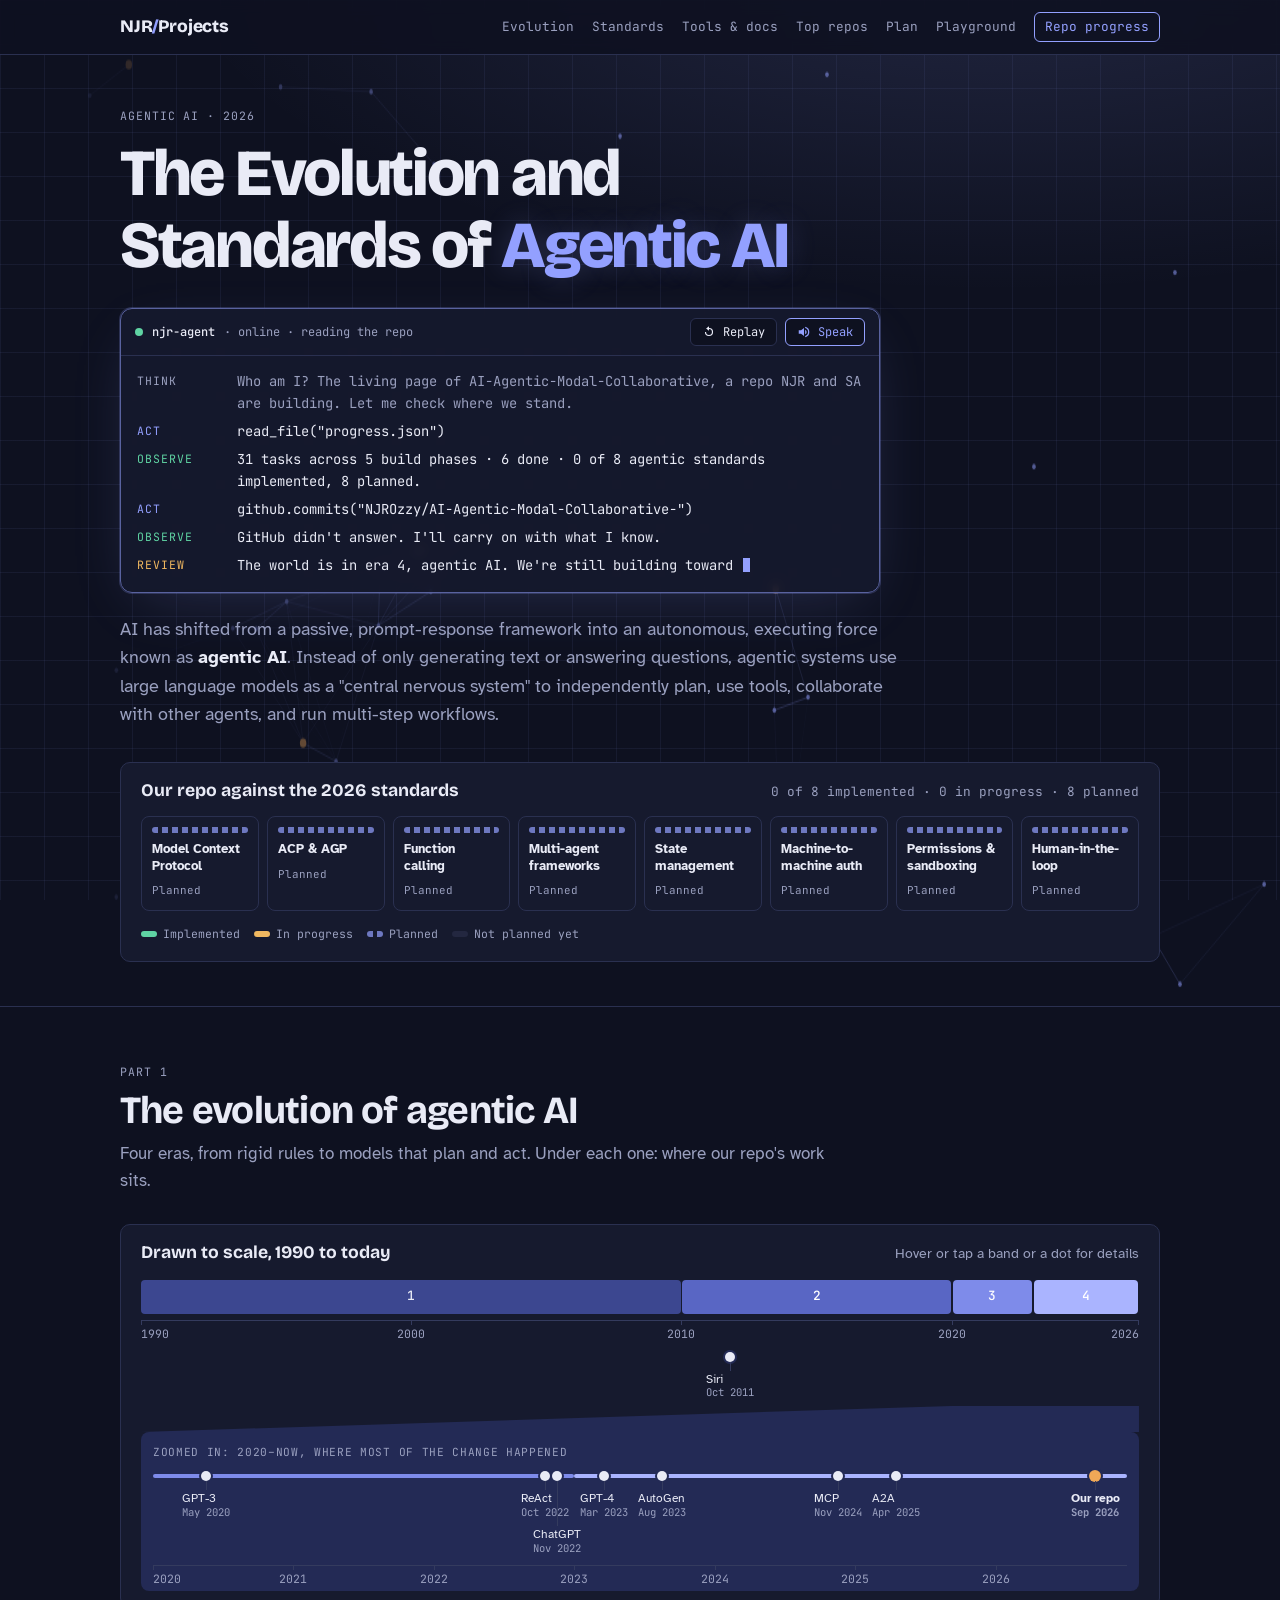
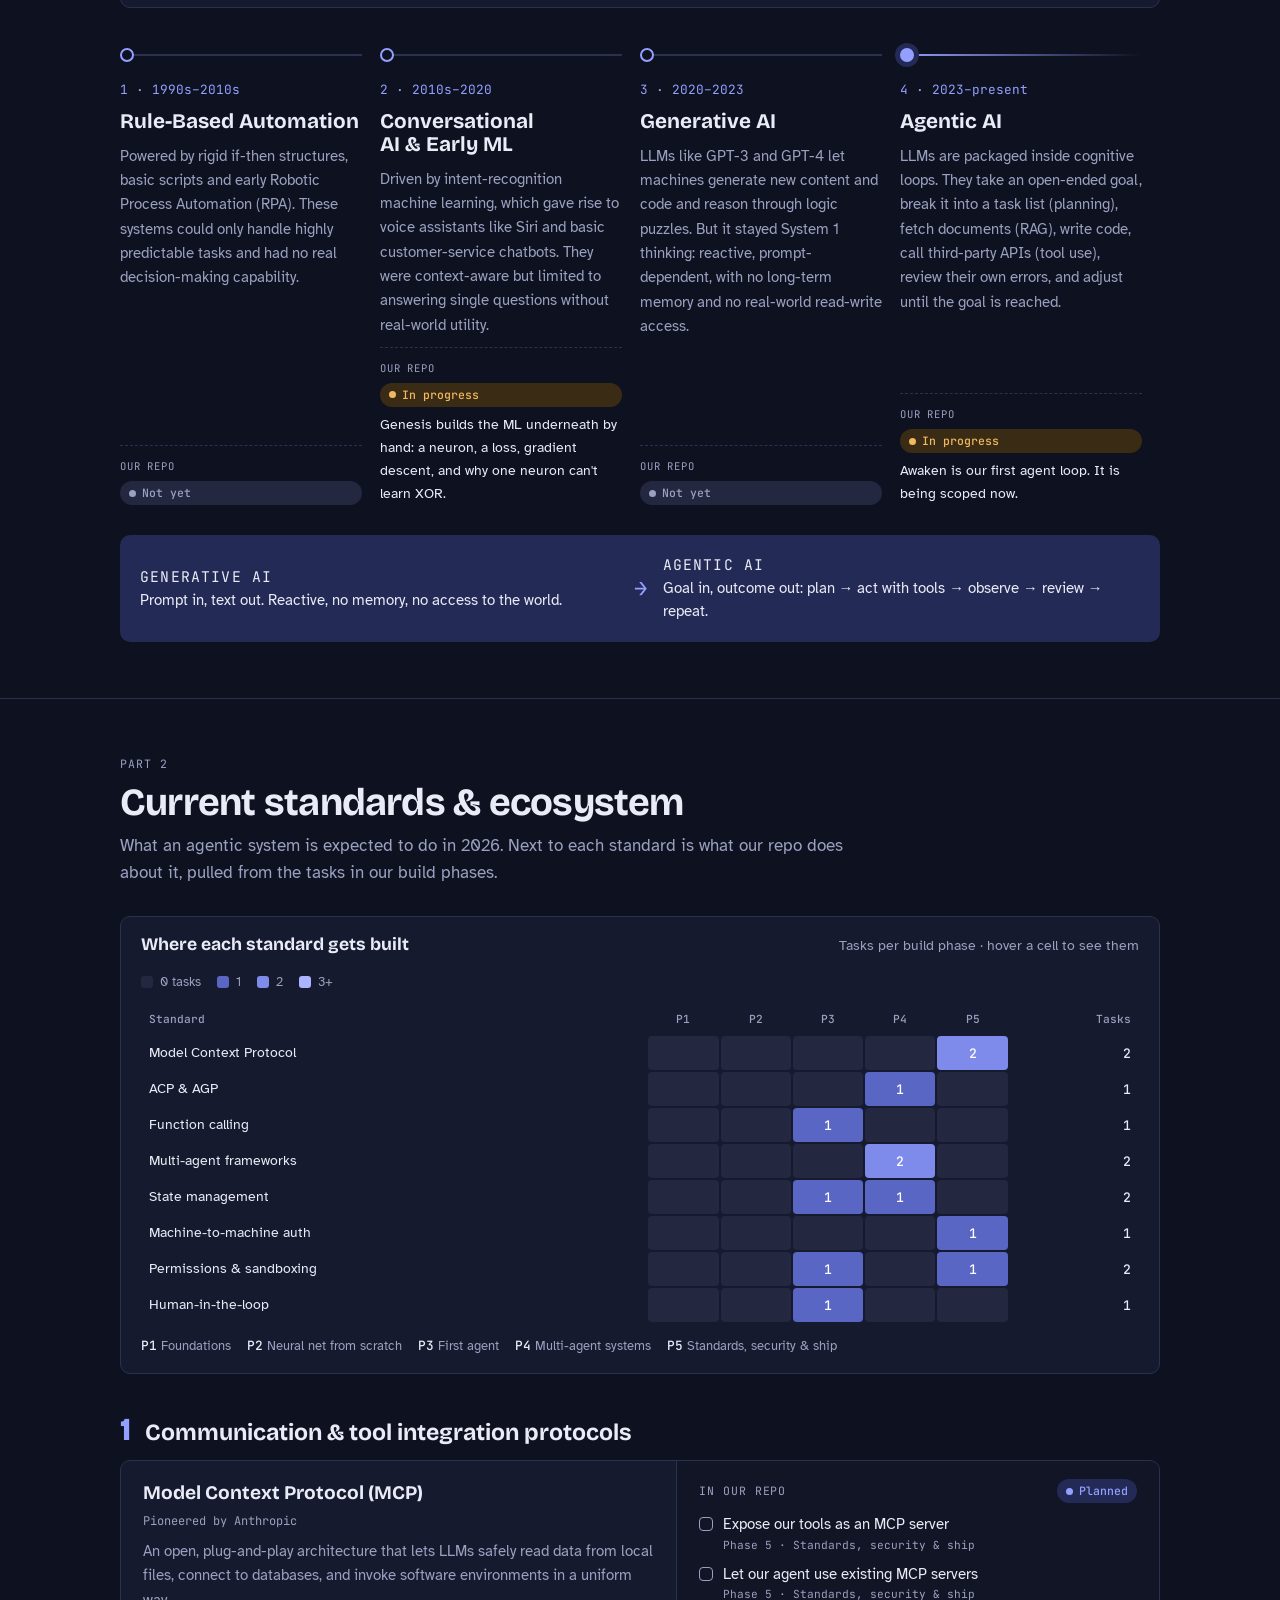
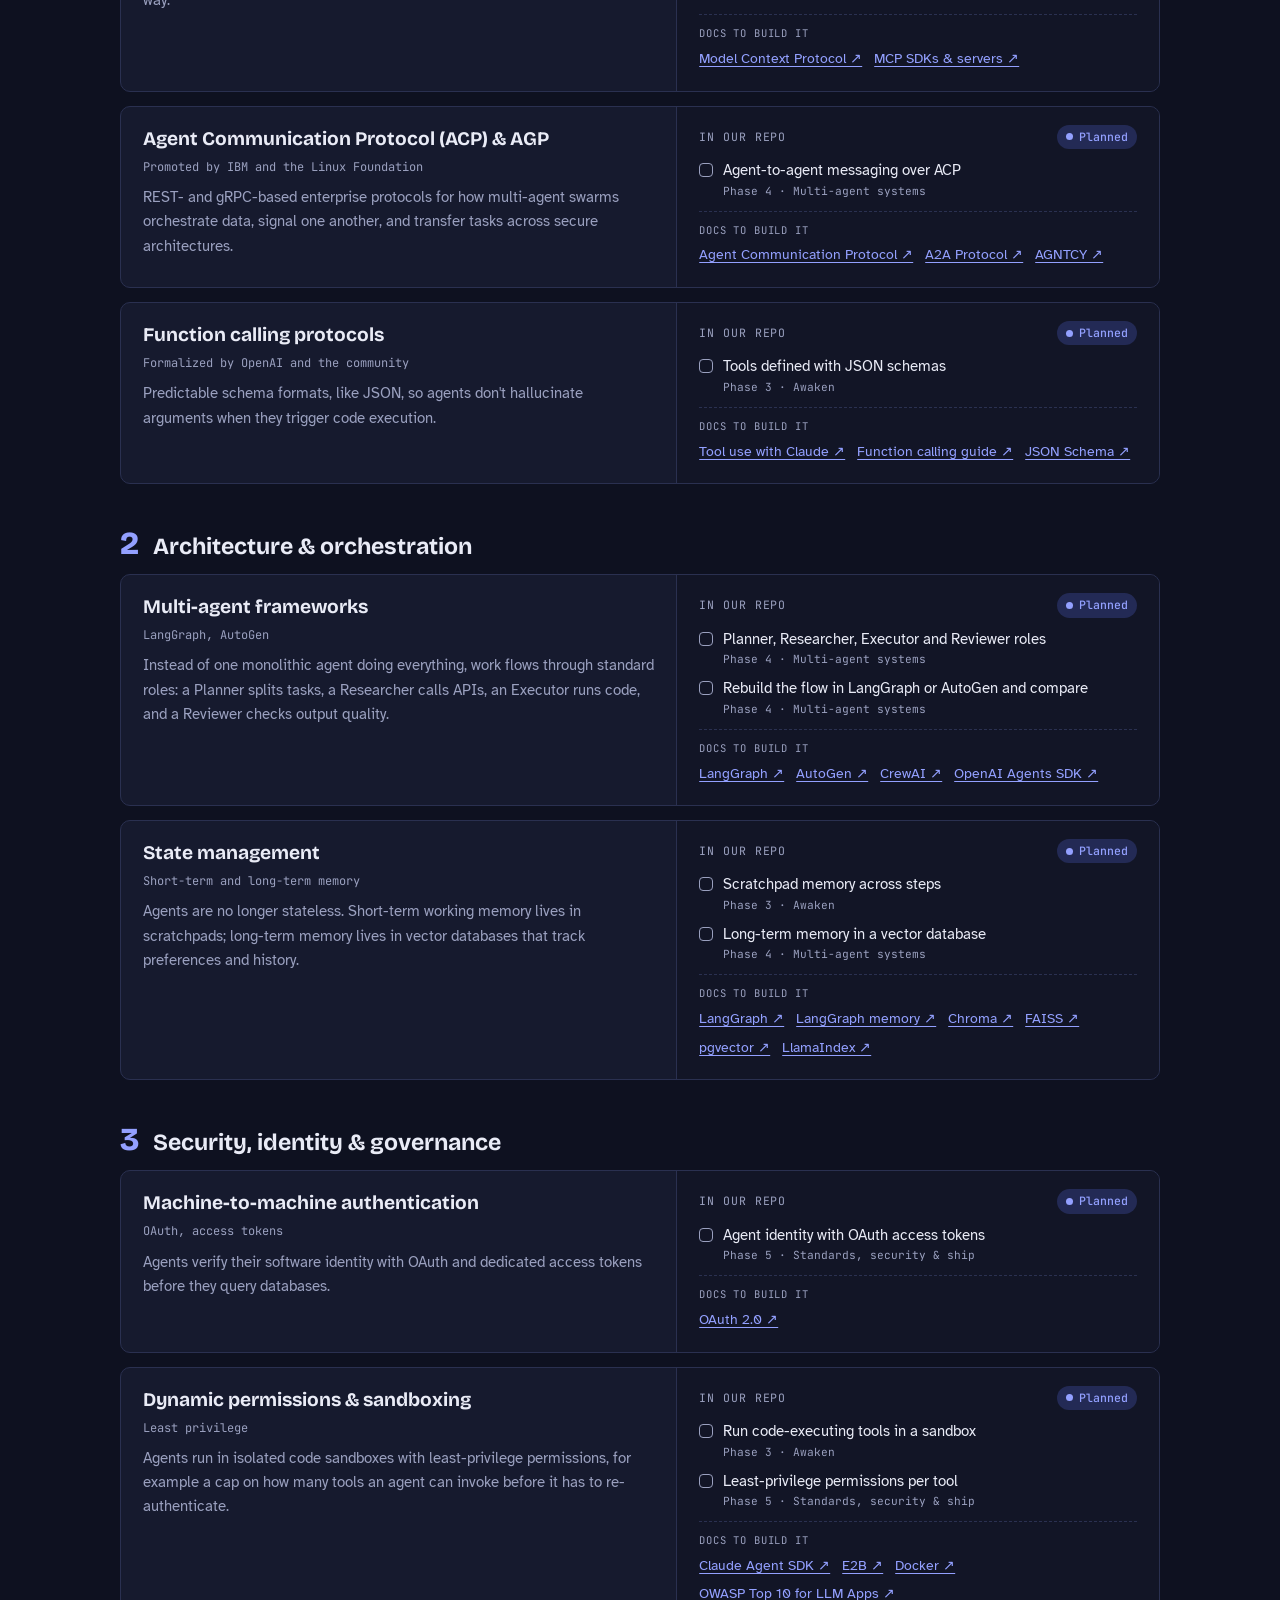
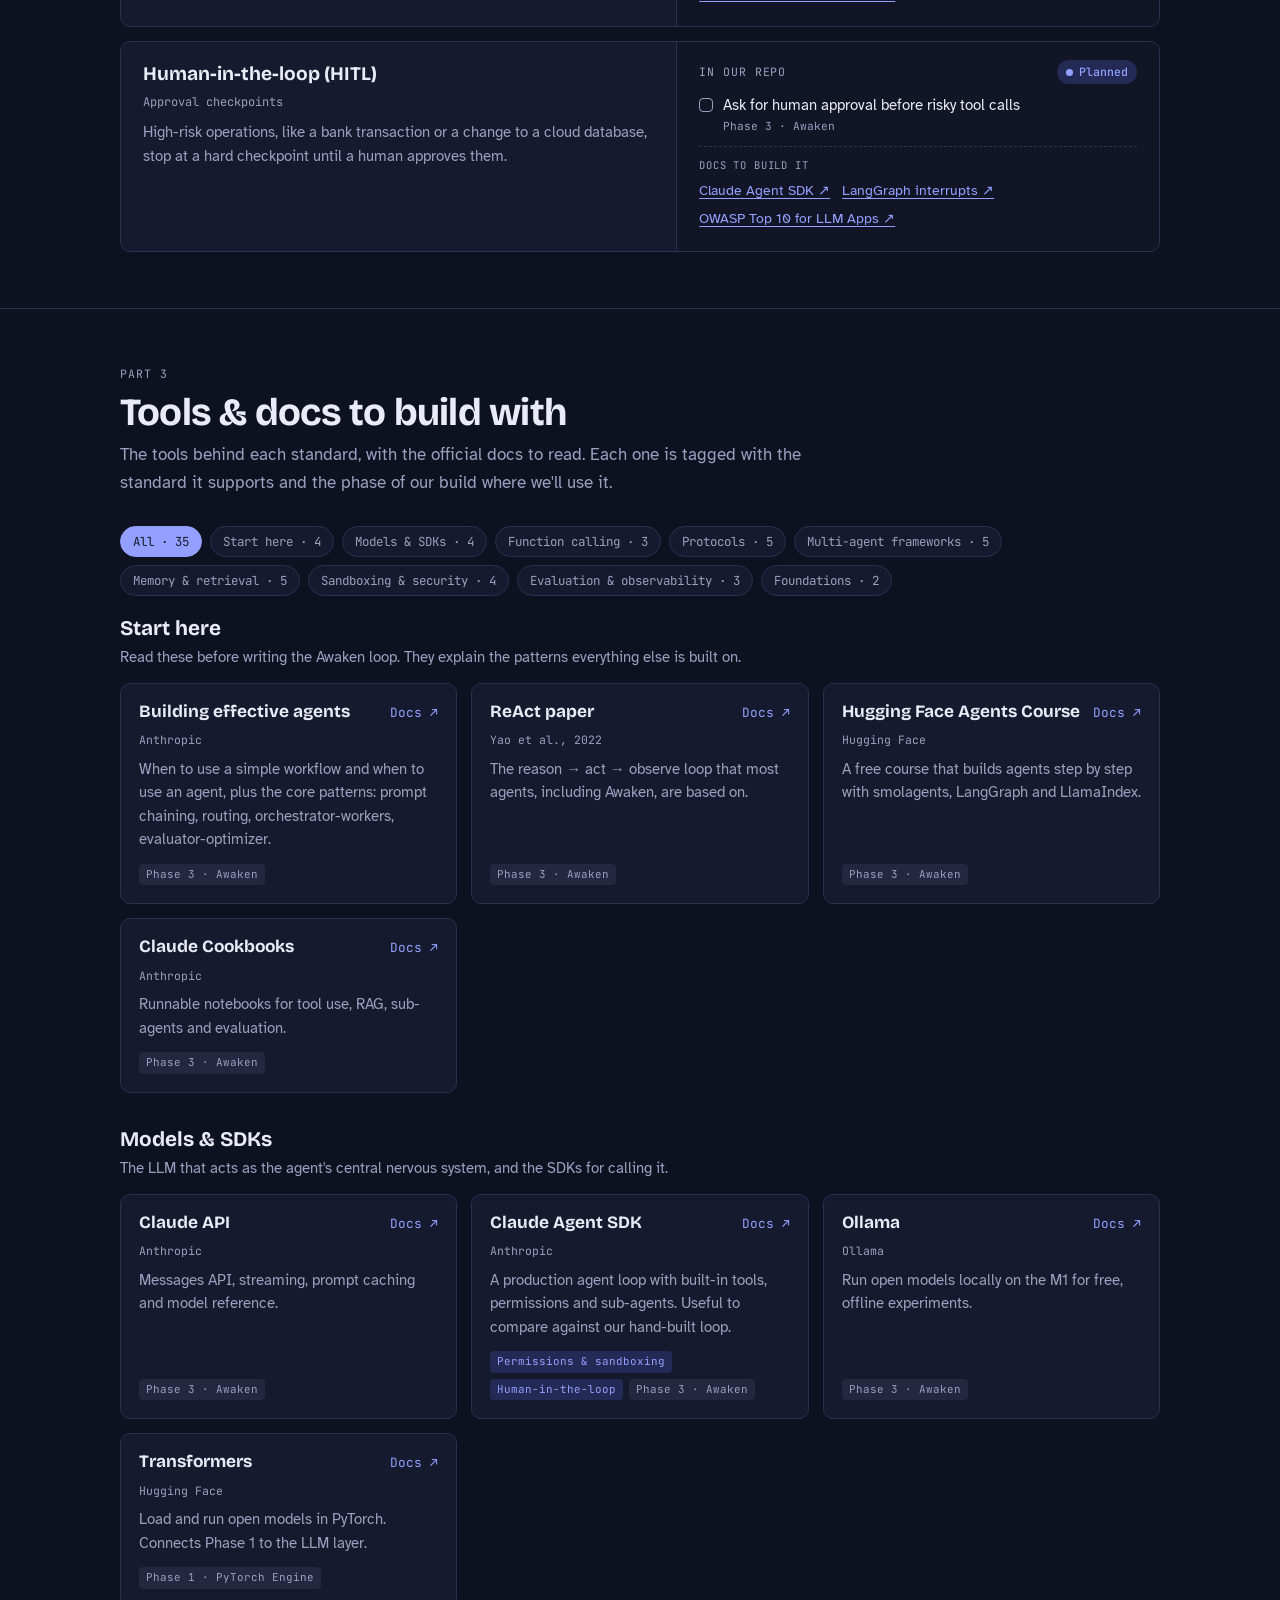
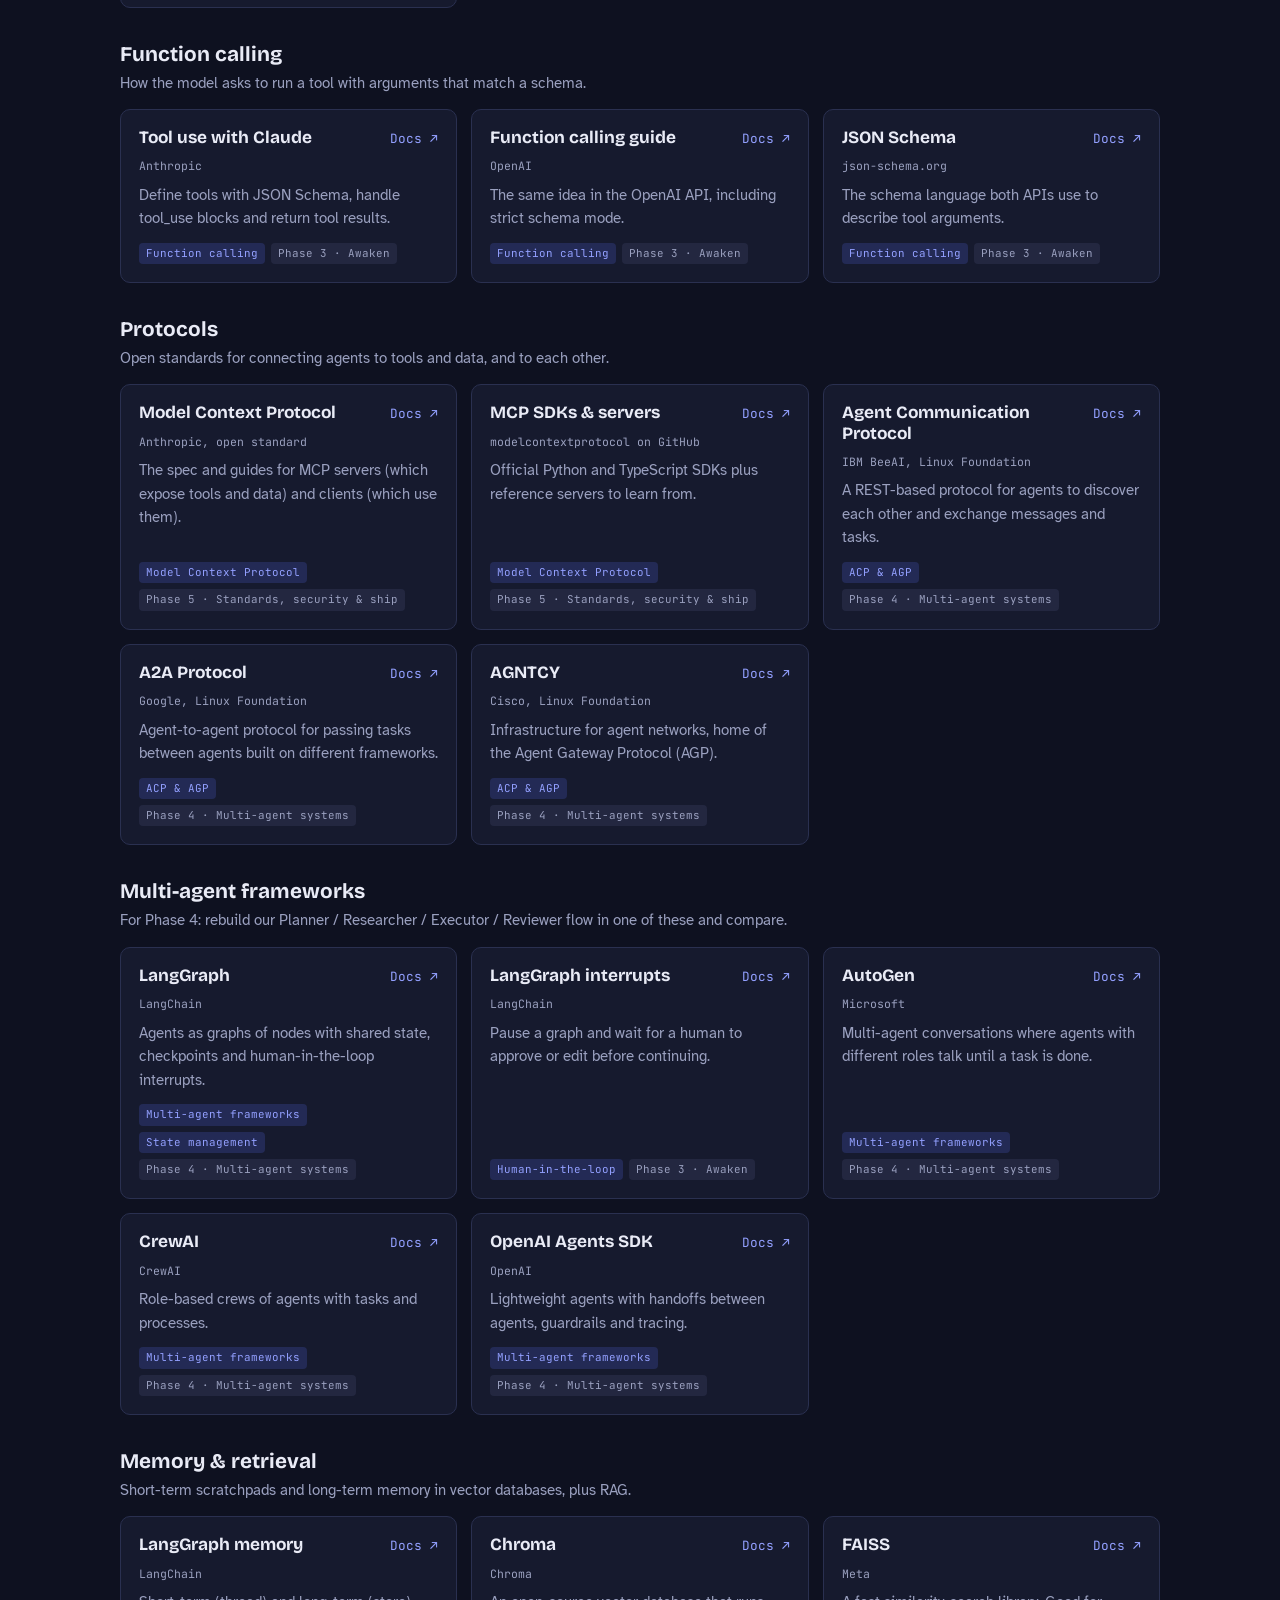
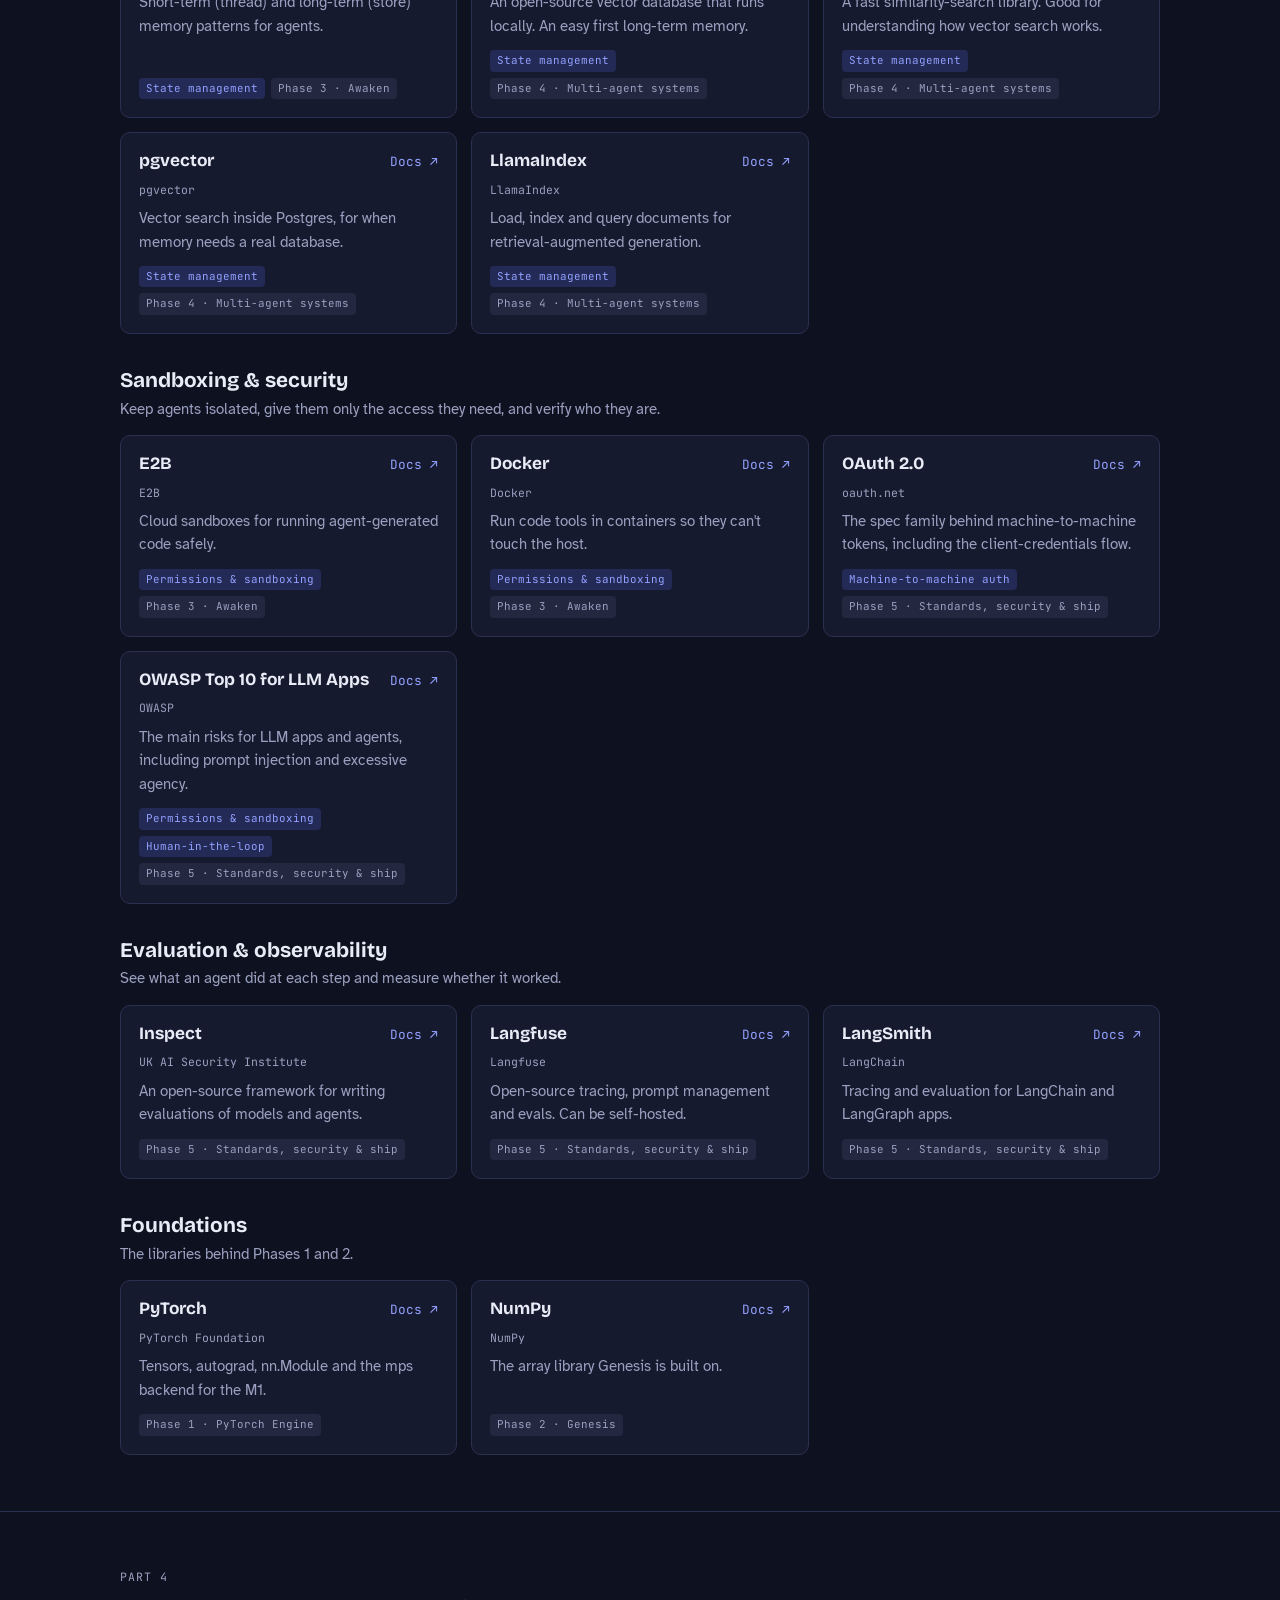
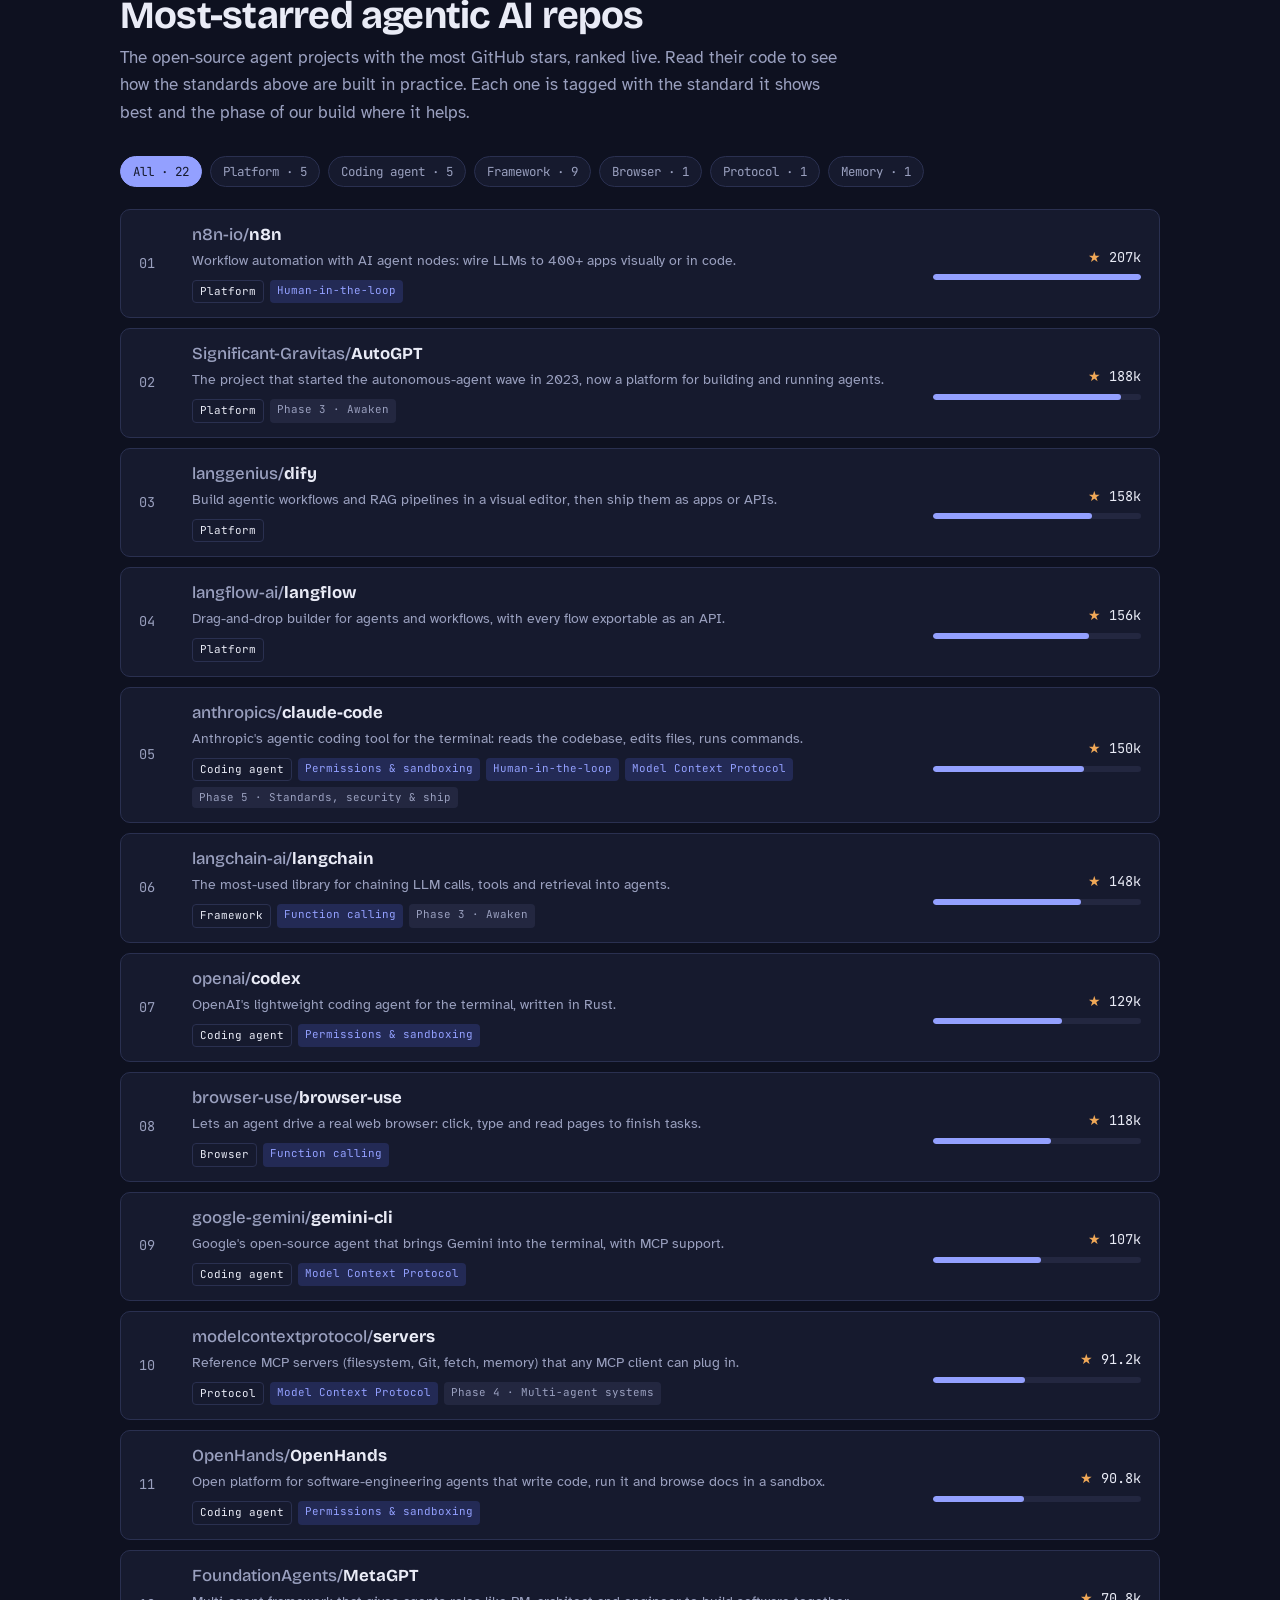
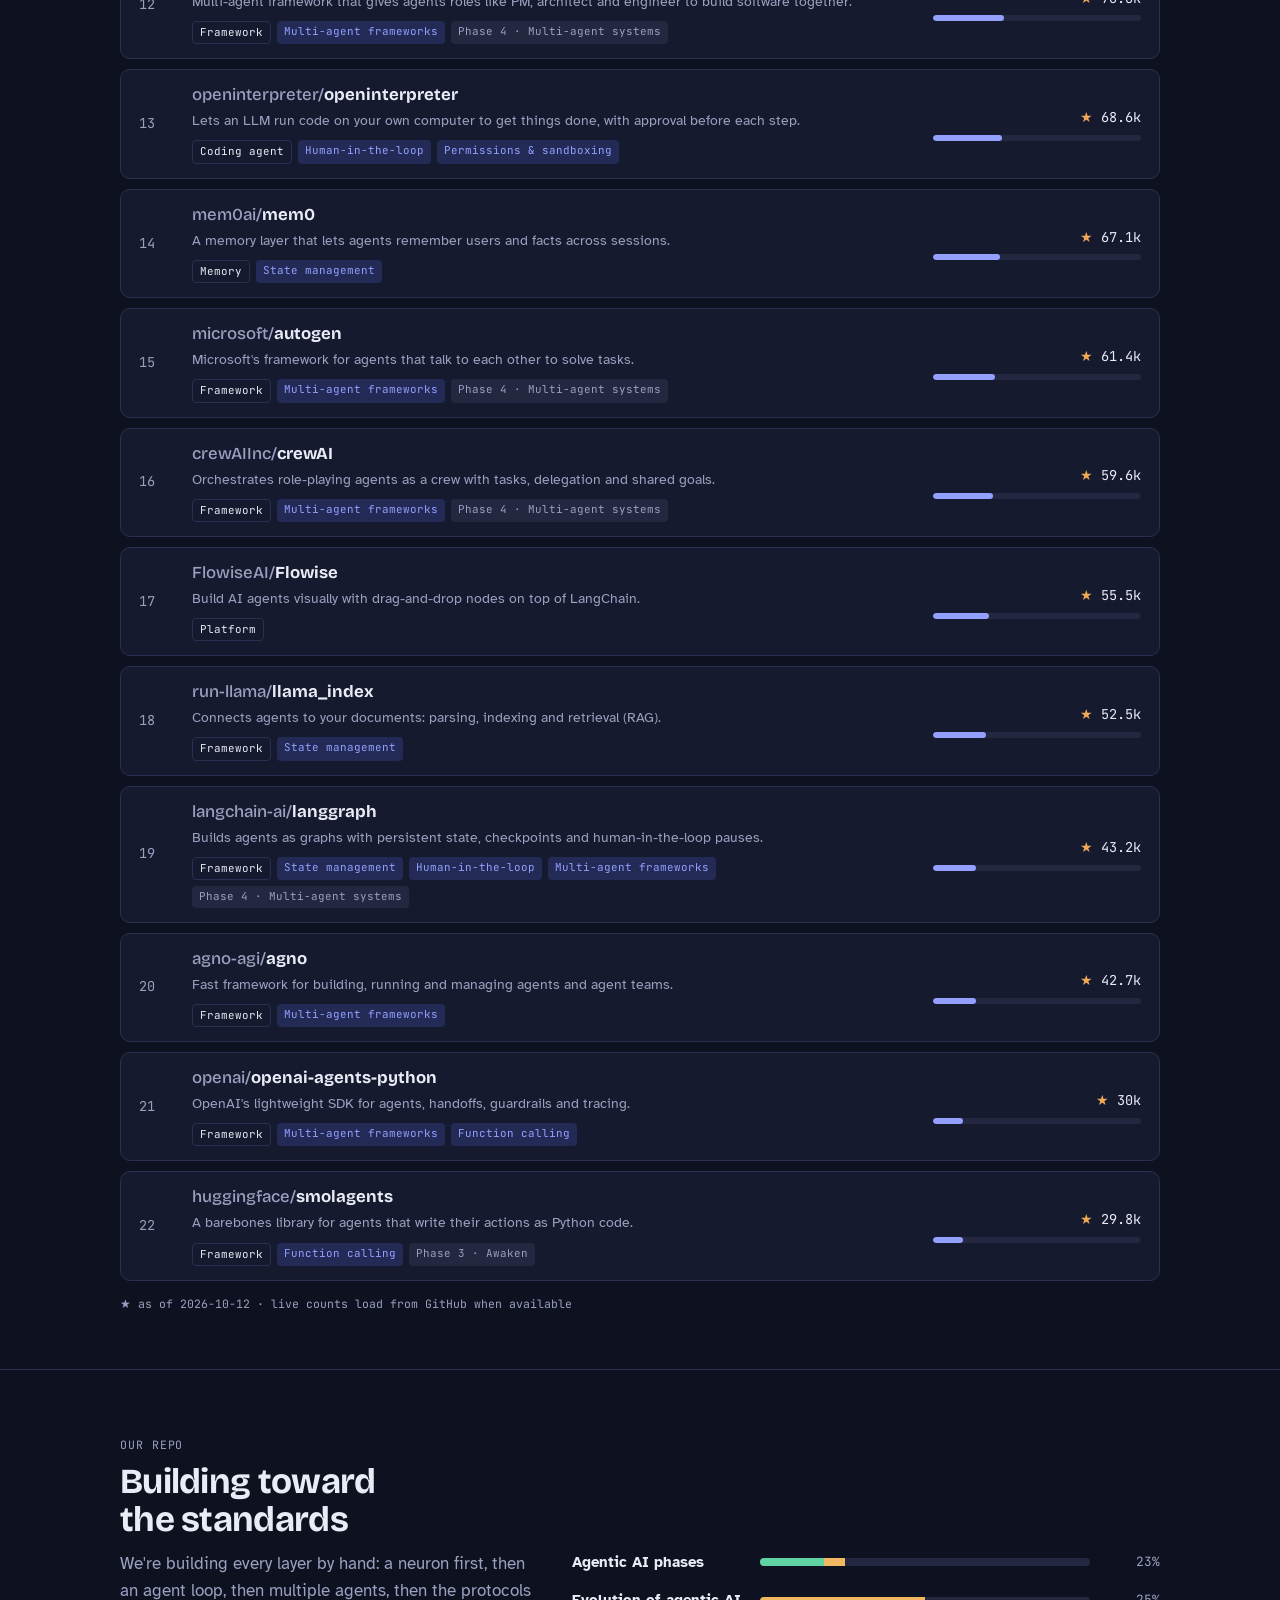
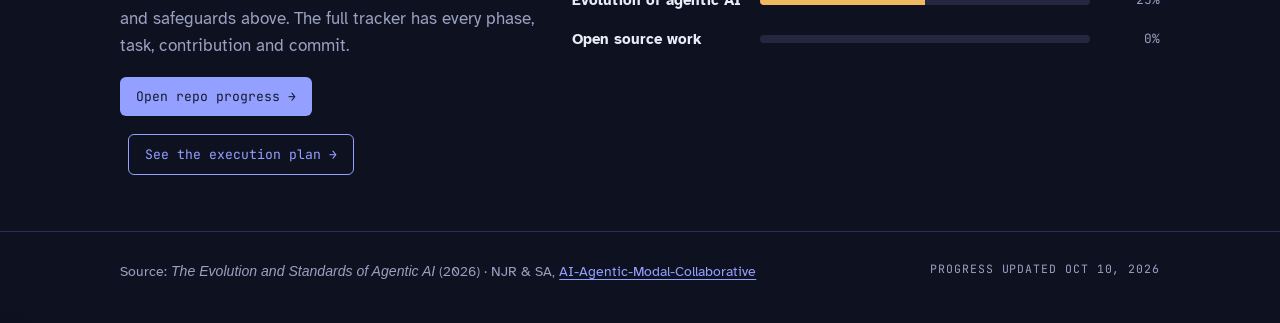
==== commit d7f613ae: "added popular repo" ====
--- a/workspace/NJRProjects/index.html
+++ b/workspace/NJRProjects/index.html
@@ -1,5 +1,5 @@
 <!DOCTYPE html>
-<html lang="en">
+<html lang="en" data-theme="dark">
 <head>
 <meta charset="UTF-8">
 <meta name="viewport" content="width=device-width, initial-scale=1, viewport-fit=cover">
@@ -174,6 +174,58 @@
   .std .ours li .ph { display: block; font-family: var(--mono); font-size: 0.7rem; color: var(--muted); }
   .std .ours .gap { font-size: 0.92rem; color: var(--muted); }
 
+  /* ---------- tools & docs ---------- */
+  .filters { display: flex; flex-wrap: wrap; gap: 8px; margin-bottom: 22px; }
+  .filters button { font-family: var(--mono); font-size: 0.78rem; padding: 6px 12px; border-radius: 999px; border: 1px solid var(--line); background: var(--surface); color: var(--muted); cursor: pointer; }
+  .filters button:hover { border-color: var(--accent); color: var(--accent); }
+  .filters button[aria-pressed="true"] { background: var(--accent); border-color: var(--accent); color: var(--surface); }
+  .filters button:focus-visible { outline: 2px solid var(--accent); outline-offset: 2px; }
+  .tcat + .tcat { margin-top: 36px; }
+  .tcat-h { display: flex; flex-direction: column; gap: 4px; margin-bottom: 14px; max-width: 70ch; }
+  .tcat-h h3 { font-size: 1.3rem; }
+  .tcat-h p { color: var(--muted); font-size: 0.95rem; }
+  .tgrid { display: grid; grid-template-columns: repeat(3, minmax(0, 1fr)); gap: 14px; }
+  @media (max-width: 900px) { .tgrid { grid-template-columns: repeat(2, minmax(0, 1fr)); } }
+  @media (max-width: 560px) { .tgrid { grid-template-columns: 1fr; } }
+  .tool { display: flex; flex-direction: column; gap: 8px; padding: 18px; background: var(--surface); border: 1px solid var(--line); border-radius: 10px; min-width: 0; }
+  .tool .th { display: flex; justify-content: space-between; align-items: baseline; gap: 10px; }
+  .tool h4 { font-family: var(--display); font-size: 1.08rem; margin: 0; line-height: 1.2; }
+  .tool .by { font-family: var(--mono); font-size: 0.72rem; color: var(--muted); }
+  .tool p { color: var(--muted); font-size: 0.92rem; }
+  .tool .tags { display: flex; flex-wrap: wrap; gap: 6px; margin-top: auto; padding-top: 4px; }
+  .tag { font-family: var(--mono); font-size: 0.68rem; padding: 2px 7px; border-radius: 4px; text-decoration: none; white-space: nowrap; }
+  .tag.s { color: var(--accent); background: var(--accent-soft); }
+  .tag.ph { color: var(--muted); background: var(--idle-soft); }
+  .tool .go { font-family: var(--mono); font-size: 0.8rem; text-decoration: none; white-space: nowrap; }
+  .tool .go:hover { text-decoration: underline; }
+
+  /* top-starred repos */
+  .rlist { list-style: none; margin: 0; padding: 0; display: flex; flex-direction: column; gap: 10px; }
+  .repo { display: grid; grid-template-columns: 2.2em minmax(0, 1fr) minmax(0, 13rem); gap: 16px; align-items: center; padding: 14px 18px; background: var(--surface); border: 1px solid var(--line); border-radius: 10px; transition: border-color .15s; }
+  .repo:hover { border-color: var(--accent); }
+  .repo .rk { font-family: var(--mono); font-size: 0.85rem; color: var(--muted); font-variant-numeric: tabular-nums; }
+  .repo .rn { display: flex; flex-wrap: wrap; align-items: baseline; gap: 4px 10px; }
+  .repo h4 { font-family: var(--display); font-size: 1.05rem; margin: 0; line-height: 1.25; overflow-wrap: anywhere; }
+  .repo h4 a { color: var(--fg); text-decoration: none; }
+  .repo h4 a:hover { color: var(--accent); }
+  .repo h4 .own { color: var(--muted); font-weight: 500; }
+  .repo p { color: var(--muted); font-size: 0.9rem; margin-top: 4px; }
+  .repo .tags { display: flex; flex-wrap: wrap; gap: 6px; margin-top: 8px; }
+  .repo .st { display: flex; flex-direction: column; gap: 6px; }
+  .repo .num { font-family: var(--mono); font-size: 0.85rem; font-variant-numeric: tabular-nums; text-align: right; }
+  .repo .num b { color: var(--signal); font-weight: 500; }
+  .repo .bar { height: 6px; border-radius: 3px; background: var(--idle-soft); overflow: hidden; }
+  .repo .bar i { display: block; height: 100%; border-radius: 3px; background: var(--accent); transition: width .6s ease; }
+  .tag.k { color: var(--fg); border: 1px solid var(--line); }
+  .rnote { margin-top: 14px; font-family: var(--mono); font-size: 0.72rem; color: var(--muted); }
+  @media (max-width: 640px) {
+    .repo { grid-template-columns: 2em minmax(0, 1fr); }
+    .repo .st { grid-column: 2; }
+    .repo .num { text-align: left; }
+  }
+  .std .ours .refs { display: flex; flex-wrap: wrap; gap: 6px 12px; padding-top: 10px; border-top: 1px dashed var(--line); font-size: 0.88rem; }
+  .std .ours .refs .label { width: 100%; font-size: 0.66rem; }
+
   /* ---------- progress band ---------- */
   .band { display: grid; grid-template-columns: minmax(0, 1fr) minmax(0, 1.4fr); gap: 32px; align-items: center; }
   @media (max-width: 820px) { .band { grid-template-columns: 1fr; } }
@@ -196,6 +248,10 @@
   footer { border-top: 1px solid var(--line); padding-block: 28px 40px; color: var(--muted); font-size: 0.88rem; }
   footer .wrap { display: flex; justify-content: space-between; gap: 12px; flex-wrap: wrap; }
 </style>
+<link rel="stylesheet" href="viz.css">
+<link rel="stylesheet" href="fx.css">
+<script src="viz.js"></script>
+<script src="fx.js"></script>
 </head>
 <body>
 
@@ -205,6 +261,10 @@
     <nav aria-label="Sections">
       <a href="#evolution">Evolution</a>
       <a href="#standards">Standards</a>
+      <a href="#tools">Tools &amp; docs</a>
+      <a href="#repos">Top repos</a>
+      <a href="plan.html">Plan</a>
+      <a href="playground.html">Playground</a>
       <a class="cta" href="progress.html">Repo progress</a>
     </nav>
   </div>
@@ -215,7 +275,8 @@
     <div class="wrap">
       <p class="label">Agentic AI · 2026</p>
       <h1>The Evolution and Standards of <em>Agentic AI</em></h1>
-      <p class="lede">AI has shifted from a passive, prompt-response framework into an autonomous, executing force known as <strong>agentic AI</strong>. Instead of only generating text or answering questions, agentic systems use large language models as a "central nervous system" to independently plan, use tools, collaborate with other agents, and run multi-step workflows.</p>
+      <div id="voice"></div>
+      <p class="lede" style="margin-top:22px">AI has shifted from a passive, prompt-response framework into an autonomous, executing force known as <strong>agentic AI</strong>. Instead of only generating text or answering questions, agentic systems use large language models as a "central nervous system" to independently plan, use tools, collaborate with other agents, and run multi-step workflows.</p>
 
       <div class="matrix" id="matrix">
         <div class="mh">
@@ -237,31 +298,36 @@
         <p>Four eras, from rigid rules to models that plan and act. Under each one: where our repo's work sits.</p>
       </div>
 
+      <figure class="viz" style="margin:0 0 36px">
+        <div class="viz-h"><h3>Drawn to scale, 1990 to today</h3><span class="sub">Hover or tap a band or a dot for details</span></div>
+        <div id="viz-evo"><p class="viz-empty">Loading the timeline…</p></div>
+      </figure>
+
       <ol class="timeline">
         <li class="era" data-era="0">
           <span class="axis" aria-hidden="true"></span>
-          <span class="when">1990s–2010s</span>
+          <span class="when">1 · 1990s–2010s</span>
           <h3>Rule-Based Automation</h3>
           <p class="txt">Powered by rigid if-then structures, basic scripts and early Robotic Process Automation (RPA). These systems could only handle highly predictable tasks and had no real decision-making capability.</p>
           <div class="ours"></div>
         </li>
         <li class="era" data-era="1">
           <span class="axis" aria-hidden="true"></span>
-          <span class="when">2010s–2020</span>
+          <span class="when">2 · 2010s–2020</span>
           <h3>Conversational AI &amp; Early ML</h3>
           <p class="txt">Driven by intent-recognition machine learning, which gave rise to voice assistants like Siri and basic customer-service chatbots. They were context-aware but limited to answering single questions without real-world utility.</p>
           <div class="ours"></div>
         </li>
         <li class="era" data-era="2">
           <span class="axis" aria-hidden="true"></span>
-          <span class="when">2020–2023</span>
+          <span class="when">3 · 2020–2023</span>
           <h3>Generative AI</h3>
           <p class="txt">LLMs like GPT-3 and GPT-4 let machines generate new content and code and reason through logic puzzles. But it stayed System 1 thinking: reactive, prompt-dependent, with no long-term memory and no real-world read-write access.</p>
           <div class="ours"></div>
         </li>
         <li class="era now" data-era="3">
           <span class="axis" aria-hidden="true"></span>
-          <span class="when">2023–present</span>
+          <span class="when">4 · 2023–present</span>
           <h3>Agentic AI</h3>
           <p class="txt">LLMs are packaged inside cognitive loops. They take an open-ended goal, break it into a task list (planning), fetch documents (RAG), write code, call third-party APIs (tool use), review their own errors, and adjust until the goal is reached.</p>
           <div class="ours"></div>
@@ -284,6 +350,11 @@
         <p>What an agentic system is expected to do in 2026. Next to each standard is what our repo does about it, pulled from the tasks in our build phases.</p>
       </div>
 
+      <figure class="viz" style="margin:0 0 40px">
+        <div class="viz-h"><h3>Where each standard gets built</h3><span class="sub">Tasks per build phase · hover a cell to see them</span></div>
+        <div id="viz-hm" style="display:flex;flex-direction:column;gap:12px"><p class="viz-empty">Loading…</p></div>
+      </figure>
+
       <div class="group">
         <div class="group-h"><span class="gn">1</span><h3>Communication &amp; tool integration protocols</h3></div>
         <article class="std" id="std-mcp" data-std="mcp">
@@ -327,6 +398,31 @@
           <div class="ours"></div>
         </article>
       </div>
+    </div>
+  </section>
+
+  <section class="block" id="tools">
+    <div class="wrap">
+      <div class="head">
+        <p class="label">Part 3</p>
+        <h2>Tools &amp; docs to build with</h2>
+        <p>The tools behind each standard, with the official docs to read. Each one is tagged with the standard it supports and the phase of our build where we'll use it.</p>
+      </div>
+      <div class="filters" id="tool-filters" role="group" aria-label="Filter tools by category"></div>
+      <div id="tool-list"><p class="label">Loading tools…</p></div>
+    </div>
+  </section>
+
+  <section class="block" id="repos">
+    <div class="wrap">
+      <div class="head">
+        <p class="label">Part 4</p>
+        <h2>Most-starred agentic AI repos</h2>
+        <p>The open-source agent projects with the most GitHub stars, ranked live. Read their code to see how the standards above are built in practice. Each one is tagged with the standard it shows best and the phase of our build where it helps.</p>
+      </div>
+      <div class="filters" id="repo-filters" role="group" aria-label="Filter repos by kind"></div>
+      <ol class="rlist" id="repo-list"><li class="label">Loading repos…</li></ol>
+      <p class="rnote" id="repo-note"></p>
     </div>
   </section>
 
@@ -337,6 +433,7 @@
         <h2 style="margin-top:8px">Building toward the standards</h2>
         <p>We're building every layer by hand: a neuron first, then an agent loop, then multiple agents, then the protocols and safeguards above. The full tracker has every phase, task, contribution and commit.</p>
         <a class="btn" href="progress.html">Open repo progress →</a>
+        <a class="btn" href="plan.html" style="background:none;color:var(--accent);border:1px solid var(--accent);margin-left:8px">See the execution plan →</a>
       </div>
       <div class="goals" id="goals"></div>
     </div>
@@ -408,6 +505,13 @@
       el.innerHTML = `<span class="label">Our repo</span>${pill(e.status === "todo" ? "none" : e.status, ERA_LABEL[e.status] || e.status)}${e.note ? `<span>${esc(e.note)}</span>` : ""}`;
     });
 
+    // ---- charts (viz.js loads with defer, so it's ready before this fetch resolves)
+    if (window.Viz) {
+      Viz.bindTips();
+      Viz.evolution($("viz-evo"), data.evolution || [], data.evolutionEvents || []);
+      Viz.heatmap($("viz-hm"), data);
+    }
+
     // ---- goals
     const allTasks = phases.flatMap((p) => p.tasks);
     const os = (data.openSource || {}).steps || [];
@@ -421,9 +525,145 @@
     if (data.updated) $("updated").textContent = "Progress updated " + new Date(data.updated + "T12:00:00").toLocaleDateString("en-US", { month: "short", day: "numeric", year: "numeric" });
   }
 
-  fetch("progress.json", { cache: "no-cache" })
-    .then((r) => { if (!r.ok) throw new Error(`progress.json returned ${r.status}`); return r.json(); })
-    .then(render)
+  const getJSON = (f) => fetch(f, { cache: "no-cache" }).then((r) => { if (!r.ok) throw new Error(`${f} returned ${r.status}`); return r.json(); });
+
+  function renderTools(tools, data) {
+    const names = data.standards || {};
+    const phaseName = {};
+    (data.phases || []).forEach((p, i) => (phaseName[p.id] = `Phase ${i + 1} · ${p.project !== "Not named yet" ? p.project : p.name}`));
+    const cats = tools.categories || [];
+
+    // docs links under each standard
+    document.querySelectorAll("[data-std]").forEach((el) => {
+      const k = el.dataset.std;
+      const refs = cats.flatMap((c) => c.tools).filter((t) => (t.std || []).includes(k));
+      if (refs.length) el.querySelector(".ours").insertAdjacentHTML("beforeend",
+        `<div class="refs"><span class="label">Docs to build it</span>${refs.map((t) => `<a href="${esc(t.docs)}" target="_blank" rel="noopener">${esc(t.name)} ↗</a>`).join("")}</div>`);
+    });
+
+    const card = (t) => `<article class="tool">
+        <div class="th"><h4>${esc(t.name)}</h4><a class="go" href="${esc(t.docs)}" target="_blank" rel="noopener" aria-label="${esc(t.name)} docs">Docs ↗</a></div>
+        <span class="by">${esc(t.by)}</span>
+        <p>${esc(t.what)}</p>
+        <div class="tags">${(t.std || []).map((k) => `<a class="tag s" href="#std-${esc(k)}">${esc(names[k] || k)}</a>`).join("")}${t.phase && phaseName[t.phase] ? `<a class="tag ph" href="progress.html#phases">${esc(phaseName[t.phase])}</a>` : ""}</div>
+      </article>`;
+
+    let active = "all";
+    const draw = () => {
+      $("tool-list").innerHTML = cats.filter((c) => active === "all" || c.id === active).map((c) => `<div class="tcat">
+          <div class="tcat-h"><h3>${esc(c.name)}</h3><p>${esc(c.blurb)}</p></div>
+          <div class="tgrid">${c.tools.map(card).join("")}</div>
+        </div>`).join("");
+      $("tool-filters").querySelectorAll("button").forEach((b) => b.setAttribute("aria-pressed", String(b.dataset.cat === active)));
+    };
+    const total = cats.reduce((n, c) => n + c.tools.length, 0);
+    $("tool-filters").innerHTML = [`<button type="button" data-cat="all">All · ${total}</button>`]
+      .concat(cats.map((c) => `<button type="button" data-cat="${esc(c.id)}">${esc(c.name)} · ${c.tools.length}</button>`)).join("");
+    $("tool-filters").addEventListener("click", (e) => {
+      const b = e.target.closest("button");
+      if (b) { active = b.dataset.cat; draw(); }
+    });
+    draw();
+  }
+
+  // ---- top-starred repos: list in tools.json, star counts live from GitHub (cached 6h per browser)
+  function renderRepos(tools, data) {
+    const names = data.standards || {};
+    const phaseName = {};
+    (data.phases || []).forEach((p, i) => (phaseName[p.id] = `Phase ${i + 1} · ${p.project !== "Not named yet" ? p.project : p.name}`));
+    const repos = (tools.repos || []).map((r) => ({ ...r, live: false }));
+    if (!repos.length) { $("repo-list").innerHTML = ""; return; }
+    const fmt = (n) => n >= 1000 ? (n / 1000).toFixed(n >= 100000 ? 0 : 1).replace(/\.0$/, "") + "k" : String(n);
+    const kinds = [...new Set(repos.map((r) => r.kind))];
+    let active = "all";
+
+    const row = (r, i, top) => {
+      const [own, name] = r.repo.split("/");
+      return `<li class="repo">
+        <span class="rk">${String(i + 1).padStart(2, "0")}</span>
+        <div>
+          <div class="rn"><h4><a href="https://github.com/${esc(r.repo)}" target="_blank" rel="noopener"><span class="own">${esc(own)}/</span>${esc(name)}</a></h4></div>
+          <p>${esc(r.what)}</p>
+          <div class="tags"><span class="tag k">${esc(r.kind)}</span>${(r.std || []).map((k) => `<a class="tag s" href="#std-${esc(k)}">${esc(names[k] || k)}</a>`).join("")}${r.phase && phaseName[r.phase] ? `<a class="tag ph" href="progress.html#phases">${esc(phaseName[r.phase])}</a>` : ""}</div>
+        </div>
+        <div class="st" title="${r.stars.toLocaleString()} stars${r.live ? "" : " (snapshot)"}">
+          <span class="num"><b aria-hidden="true">★</b> ${fmt(r.stars)}</span>
+          <span class="bar"><i style="width:${Math.max(2, (r.stars / top) * 100).toFixed(1)}%"></i></span>
+        </div>
+      </li>`;
+    };
+    const draw = () => {
+      repos.sort((a, b) => b.stars - a.stars);
+      const top = repos[0].stars;
+      $("repo-list").innerHTML = repos.filter((r) => active === "all" || r.kind === active).map((r) => row(r, repos.indexOf(r), top)).join("");
+      $("repo-filters").querySelectorAll("button").forEach((b) => b.setAttribute("aria-pressed", String(b.dataset.kind === active)));
+      const live = repos.filter((r) => r.live).length;
+      $("repo-note").textContent = live === repos.length ? `★ live from GitHub · ${repos.length} repos`
+        : live ? `★ live from GitHub for ${live} of ${repos.length} repos · the rest as of ${tools.repos_as_of}`
+        : `★ as of ${tools.repos_as_of} · live counts load from GitHub when available`;
+    };
+    $("repo-filters").innerHTML = [`<button type="button" data-kind="all">All · ${repos.length}</button>`]
+      .concat(kinds.map((k) => `<button type="button" data-kind="${esc(k)}">${esc(k)} · ${repos.filter((r) => r.kind === k).length}</button>`)).join("");
+    $("repo-filters").addEventListener("click", (e) => {
+      const b = e.target.closest("button");
+      if (b) { active = b.dataset.kind; draw(); }
+    });
+    draw();
+
+    const KEY = "njr-repo-stars", TTL = 6 * 3600 * 1000;
+    let cache = {};
+    try { cache = JSON.parse(localStorage.getItem(KEY)) || {}; } catch (_) {}
+    const fresh = cache.t && Date.now() - cache.t < TTL ? cache.stars || {} : null;
+    const apply = (stars) => { repos.forEach((r) => { if (stars[r.repo] > 0) { r.stars = stars[r.repo]; r.live = true; } }); draw(); };
+    if (fresh) return apply(fresh);
+    Promise.all(repos.map((r) => fetch(`https://api.github.com/repos/${r.repo}`)
+      .then((res) => res.ok ? res.json() : null).then((j) => [r.repo, j && j.stargazers_count]).catch(() => [r.repo, null])))
+      .then((pairs) => {
+        const stars = Object.fromEntries(pairs.filter((p) => p[1] > 0));
+        if (!Object.keys(stars).length) return;
+        apply(stars);
+        try { localStorage.setItem(KEY, JSON.stringify({ t: Date.now(), stars })); } catch (_) {}
+      });
+  }
+
+  if (window.FX) FX.net(document.querySelector(".hero"));
+  const voice = window.FX ? FX.voice($("voice"), { name: "njr-agent", status: " · online · reading the repo" }) : null;
+
+  // ---- the site speaks for itself (fx.js)
+  const pct = (items) => { const n = items.length || 1; return Math.round(((items.filter((t) => t.status === "done").length + items.filter((t) => t.status === "progress").length * 0.5) / n) * 100); };
+
+  async function narrate(data) {
+    if (!voice) return;
+    const tasks = (data.phases || []).flatMap((p) => p.tasks);
+    const done = tasks.filter((t) => t.status === "done").length;
+    const keys = Object.keys(data.standards || {});
+    const stdTasks = (k) => tasks.filter((t) => (t.std || []).includes(k));
+    const impl = keys.filter((k) => { const ts = stdTasks(k); return ts.length && ts.every((t) => t.status === "done"); }).length;
+    const planned = keys.filter((k) => stdTasks(k).length).length;
+    const current = (data.phases || []).find((p) => !p.tasks.every((t) => t.status === "done"));
+    let pulse = null;
+    try { pulse = await FX.repoPulse(data.repo); } catch (e) { pulse = null; }
+    voice.run([
+      { kind: "think", text: "Who am I? The living page of AI-Agentic-Modal-Collaborative, a repo NJR and SA are building. Let me check where we stand." },
+      { kind: "act", text: 'read_file("progress.json")' },
+      { kind: "observe", text: `${tasks.length} tasks across ${(data.phases || []).length} build phases · ${done} done · ${impl} of ${keys.length} agentic standards implemented, ${planned} planned.`, speech: `I can see ${tasks.length} tasks across ${(data.phases || []).length} build phases, and ${done} of them are done. Of the ${keys.length} agentic standards, ${impl} are implemented and ${planned} are planned.` },
+      { kind: "act", text: `github.commits("${data.repo}")` },
+      pulse ? { kind: "observe", text: `${pulse.total} commits · latest "${pulse.last?.msg}", ${pulse.last?.when}.`, speech: `The repo has ${pulse.total} commits. The latest one landed ${pulse.last?.when}.` }
+            : { kind: "observe", text: "GitHub didn't answer. I'll carry on with what I know.", speech: "GitHub didn't answer, so I'll carry on with what I know." },
+      { kind: "review", text: `The world is in era 4, agentic AI. We're still building toward it: ${current ? `phase ${(data.phases || []).indexOf(current) + 1}, ${current.name}, is in progress` : "every phase is done"}.` },
+      { kind: "say", text: "I track how one hand-built neuron becomes a team of agents that meets the 2026 standards. Scroll for the history and the standards, or open the playground and watch an agent think." },
+    ]);
+  }
+
+  getJSON("progress.json")
+    .then((data) => {
+      render(data);
+      narrate(data);
+      return getJSON("tools.json").then((tools) => { renderTools(tools, data); renderRepos(tools, data); }).catch((err) => {
+        $("tool-list").innerHTML = `<p class="notice">Tools didn't load (${esc(err.message)}). Check that tools.json is valid JSON.</p>`;
+        $("repo-list").innerHTML = "";
+      });
+    })
     .catch((err) => {
       $("matrix-sum").textContent = "Unavailable";
       const box = $("load-error");
--- a/workspace/NJRProjects/viz.css
+++ b/workspace/NJRProjects/viz.css
@@ -0,0 +1,171 @@
+/* Chart styles shared by index.html and progress.html.
+   Chart colors were checked with the dataviz palette validator:
+   done/progress pass CVD + normal-vision separation in both themes (light progress
+   is under 3:1, so every chart that uses it also has a legend, labels and a table);
+   the era ramp passes the ordinal checks (one hue, monotone lightness, light end >= 2:1). */
+:root {
+  --v-done: #18835A;
+  --v-prog: #E0821A;
+  --v-track: #E6E8F0;
+  --v-o1: #98A2EB;
+  --v-o2: #7380E2;
+  --v-o3: #5262D7;
+  --v-o4: #3442C9;
+  --v-on-dark: #FFFFFF;
+  --v-grid: #E4E7F0;
+  --v-axis: #C3C8D8;
+  --v-late: #C93C3C;
+}
+@media (prefers-color-scheme: dark) {
+  :root:not([data-theme="light"]) {
+    --v-done: #239C6E; --v-prog: #D07C17; --v-track: #232740;
+    --v-o1: #3C4790; --v-o2: #5966C4; --v-o3: #7E8BEA; --v-o4: #AAB4FF;
+    --v-on-dark: #FFFFFF; --v-grid: #232844; --v-axis: #343B5E; --v-late: #E5625B;
+  }
+}
+:root[data-theme="dark"] {
+  --v-done: #239C6E; --v-prog: #D07C17; --v-track: #232740;
+  --v-o1: #3C4790; --v-o2: #5966C4; --v-o3: #7E8BEA; --v-o4: #AAB4FF;
+  --v-on-dark: #FFFFFF; --v-grid: #232844; --v-axis: #343B5E; --v-late: #E5625B;
+}
+
+.viz { background: var(--surface); border: 1px solid var(--line); border-radius: 10px; padding: 18px 20px 16px; display: flex; flex-direction: column; gap: 14px; min-width: 0; }
+.viz-h { display: flex; justify-content: space-between; align-items: baseline; gap: 6px 16px; flex-wrap: wrap; }
+.viz-h h3 { font-size: 1.1rem; }
+.viz-h .sub { font-size: 0.88rem; color: var(--muted); }
+.viz-legend { display: flex; gap: 6px 16px; flex-wrap: wrap; font-size: 0.82rem; color: var(--muted); }
+.viz-legend span { display: inline-flex; align-items: center; gap: 7px; }
+.viz-legend i { width: 12px; height: 12px; border-radius: 3px; display: inline-block; }
+.viz details { font-size: 0.85rem; }
+.viz details summary { cursor: pointer; color: var(--muted); font-family: var(--mono); font-size: 0.75rem; width: max-content; }
+.viz details summary:hover { color: var(--accent); }
+.viz-table-wrap { overflow-x: auto; margin-top: 10px; }
+.viz-table { border-collapse: collapse; width: 100%; font-size: 0.85rem; font-variant-numeric: tabular-nums; }
+.viz-table th, .viz-table td { text-align: left; padding: 6px 10px; border-bottom: 1px solid var(--line); white-space: nowrap; }
+.viz-table th { font-family: var(--mono); font-size: 0.7rem; font-weight: 500; color: var(--muted); text-transform: uppercase; letter-spacing: 0.05em; }
+.viz-empty { color: var(--muted); font-size: 0.92rem; }
+
+/* tooltip */
+.viz-tip { position: fixed; z-index: 50; pointer-events: none; background: var(--surface); color: var(--fg); border: 1px solid var(--line); border-radius: 8px; padding: 8px 10px; box-shadow: 0 6px 20px rgb(0 0 0 / 0.14); max-width: 280px; font-size: 0.85rem; line-height: 1.35; display: flex; flex-direction: column; gap: 2px; }
+.viz-tip b { font-weight: 700; font-size: 0.95rem; }
+.viz-tip span { color: var(--muted); }
+[data-tip] { cursor: default; }
+[data-tip]:focus-visible { outline: 2px solid var(--accent); outline-offset: 2px; }
+
+/* ---------- evolution scale ---------- */
+.evo { position: relative; }
+.evo-bands { position: relative; height: 34px; }
+.evo-band { position: absolute; top: 0; bottom: 0; border-radius: 4px; display: grid; place-items: center; font-family: var(--mono); font-size: 0.8rem; font-weight: 500; }
+.evo-band.o1 { background: var(--v-o1); color: var(--fg); }
+.evo-band.o2 { background: var(--v-o2); color: var(--v-on-dark); }
+.evo-band.o3 { background: var(--v-o3); color: var(--v-on-dark); }
+.evo-band.o4 { background: var(--v-o4); color: var(--v-on-dark); }
+.evo-band:hover { filter: brightness(1.08); }
+.evo-axis { position: relative; height: 22px; border-top: 1px solid var(--v-axis); margin-top: 6px; }
+.evo-tick { position: absolute; top: 0; transform: translateX(-50%); font-family: var(--mono); font-size: 0.72rem; color: var(--muted); padding-top: 4px; font-variant-numeric: tabular-nums; }
+.evo-tick::before { content: ""; position: absolute; left: 50%; top: -1px; height: 5px; width: 1px; background: var(--v-axis); }
+.evo-tick.first { transform: none; }
+.evo-tick.first::before { left: 0; }
+.evo-tick.last { transform: translateX(-100%); }
+.evo-tick.last::before { left: auto; right: 0; }
+.evo-zoom-link { position: relative; height: 26px; }
+.evo-zoom-link svg { position: absolute; inset: 0; width: 100%; height: 100%; overflow: visible; }
+.evo-zoom-link path { fill: var(--accent-soft); stroke: none; }
+.evo-zoom { position: relative; background: var(--accent-soft); border-radius: 8px; padding: 12px 12px 8px; }
+.evo-zoom .zl { font-family: var(--mono); font-size: 0.7rem; color: var(--muted); text-transform: uppercase; letter-spacing: 0.06em; }
+.evo-track { position: relative; margin-top: 10px; }
+.evo-line { position: relative; height: 10px; }
+.evo-line .seg { position: absolute; top: 3px; height: 4px; border-radius: 2px; }
+.evo-ev { position: absolute; top: 0; width: 24px; height: 24px; margin-left: -12px; margin-top: -7px; display: grid; place-items: center; background: none; border: 0; padding: 0; }
+.evo-ev i { width: 10px; height: 10px; border-radius: 50%; background: var(--fg); box-shadow: 0 0 0 2px var(--accent-soft); display: block; }
+.evo-ev.ours i { background: var(--signal); width: 12px; height: 12px; }
+.evo-labels { position: relative; }
+.evo-lab { position: absolute; font-size: 0.78rem; white-space: nowrap; line-height: 1.2; color: var(--fg); }
+.evo-lab small { display: block; font-family: var(--mono); font-size: 0.66rem; color: var(--muted); }
+.evo-lab.ours { font-weight: 700; }
+.evo-lead { position: absolute; width: 1px; background: var(--v-axis); }
+.evo-zaxis { position: relative; height: 18px; border-top: 1px solid var(--v-axis); margin-top: 4px; }
+@media (max-width: 640px) { .evo-zaxis .odd { display: none; } }
+
+/* ---------- heatmap ---------- */
+.hm-wrap { overflow-x: auto; }
+table.hm { border-collapse: separate; border-spacing: 2px; width: 100%; min-width: 440px; font-size: 0.88rem; }
+table.hm th { font-family: var(--mono); font-size: 0.7rem; font-weight: 500; color: var(--muted); padding: 4px 6px; text-align: center; white-space: nowrap; }
+table.hm th.row { text-align: left; font-family: var(--body); font-size: 0.88rem; color: var(--fg); font-weight: 400; padding-right: 12px; }
+table.hm th.row a { color: inherit; text-decoration: none; }
+table.hm th.row a:hover { color: var(--accent); text-decoration: underline; }
+table.hm td { height: 34px; text-align: center; border-radius: 4px; font-family: var(--mono); font-weight: 500; font-size: 0.82rem; font-variant-numeric: tabular-nums; background: var(--v-track); color: transparent; }
+table.hm td.c1 { background: var(--v-o2); color: var(--v-on-dark); }
+table.hm td.c2 { background: var(--v-o3); color: var(--v-on-dark); }
+table.hm td.c3 { background: var(--v-o4); color: var(--v-on-dark); }
+table.hm td:hover, table.hm td:focus-visible { outline: 2px solid var(--fg); outline-offset: -2px; }
+table.hm td.tot { background: none; color: var(--fg); text-align: right; padding-right: 6px; }
+.hm-key { display: flex; flex-wrap: wrap; gap: 4px 16px; font-size: 0.8rem; color: var(--muted); }
+.hm-key b { font-family: var(--mono); font-weight: 500; color: var(--fg); margin-right: 4px; }
+
+/* ---------- phase bars ---------- */
+.pb { display: grid; grid-template-columns: minmax(0, 13rem) minmax(0, 1fr) 3.4rem; gap: 10px 14px; align-items: center; }
+.pb { grid-auto-flow: row dense; }
+.pb .nm { grid-column: 1; }
+.pb .bar { grid-column: 2; }
+.pb .val { grid-column: 3; }
+.pb .nm { font-size: 0.92rem; min-width: 0; }
+.pb .nm small { display: block; font-family: var(--mono); font-size: 0.7rem; color: var(--muted); }
+.pb .bar { display: flex; gap: 2px; height: 20px; }
+.pb .bar .s { height: 100%; min-width: 0; }
+.pb .bar .s.done { background: var(--v-done); }
+.pb .bar .s.progress { background: var(--v-prog); }
+.pb .bar .s.todo { background: var(--v-track); }
+.pb .bar .s:first-child { border-top-left-radius: 4px; border-bottom-left-radius: 4px; }
+.pb .bar .s:last-child { border-top-right-radius: 4px; border-bottom-right-radius: 4px; }
+.pb .bar .s:hover, .pb .bar .s:focus-visible { filter: brightness(1.1); }
+.pb .val { font-family: var(--mono); font-size: 0.8rem; color: var(--muted); text-align: right; font-variant-numeric: tabular-nums; }
+.pb-row { display: contents; }
+@media (max-width: 560px) {
+  .pb { grid-template-columns: 1fr; gap: 14px; }
+  .pb-row { display: grid; grid-template-columns: minmax(0, 1fr) 3.4rem; gap: 6px 10px; align-items: end; }
+  .pb-row .nm { grid-column: 1; }
+  .pb-row .val { grid-column: 2; }
+  .pb-row .bar { grid-column: 1 / 3; }
+}
+
+/* ---------- commit columns ---------- */
+.cc { display: grid; grid-template-columns: 2rem minmax(0, 1fr); gap: 0 8px; }
+.cc-y { position: relative; height: 160px; }
+.cc-y span { position: absolute; right: 0; transform: translateY(50%); font-family: var(--mono); font-size: 0.7rem; color: var(--muted); font-variant-numeric: tabular-nums; }
+.cc-plot { position: relative; height: 160px; border-bottom: 1px solid var(--v-axis); }
+.cc-grid { position: absolute; left: 0; right: 0; height: 1px; background: var(--v-grid); }
+.cc-cols { position: absolute; inset: 0; display: flex; align-items: flex-end; }
+.cc-col { flex: 1; height: 100%; display: flex; flex-direction: column; justify-content: flex-end; align-items: center; min-width: 0; position: relative; }
+.cc-col .b { width: min(24px, 70%); background: var(--accent); border-radius: 4px 4px 0 0; }
+.cc-col:hover .b, .cc-col:focus-visible .b { filter: brightness(1.15); }
+.cc-col .lab { font-family: var(--mono); font-size: 0.72rem; color: var(--fg); margin-bottom: 3px; }
+.cc-x { grid-column: 2; display: flex; }
+.cc-x span { flex: 1; text-align: center; font-family: var(--mono); font-size: 0.68rem; color: var(--muted); padding-top: 5px; white-space: nowrap; overflow: hidden; }
+
+/* ---------- execution plan (Gantt) ---------- */
+.gt { display: flex; flex-direction: column; }
+.gt-row { display: grid; grid-template-columns: minmax(0, 15rem) minmax(0, 1fr); gap: 14px; align-items: center; min-height: 40px; }
+.gt-head { min-height: 26px; align-items: end; }
+.gt-group { font-family: var(--mono); font-size: 0.7rem; letter-spacing: 0.06em; text-transform: uppercase; color: var(--muted); padding: 14px 0 4px; border-bottom: 1px solid var(--line); margin-bottom: 4px; }
+.gt-l { font-size: 0.9rem; color: var(--fg); text-decoration: none; min-width: 0; line-height: 1.25; }
+a.gt-l:hover { color: var(--accent); }
+.gt-l small { display: block; font-family: var(--mono); font-size: 0.68rem; color: var(--muted); margin-top: 2px; font-variant-numeric: tabular-nums; }
+.gt-t { position: relative; height: 100%; min-height: 26px; }
+.gt-head .gt-t { height: 26px; }
+.gt-m { position: absolute; bottom: 4px; font-family: var(--mono); font-size: 0.7rem; color: var(--muted); padding-left: 5px; white-space: nowrap; border-left: 1px solid var(--v-axis); line-height: 1; padding-top: 6px; }
+.gt-m.end { border-left: 0; border-right: 1px solid var(--v-axis); padding-left: 0; padding-right: 5px; }
+.gt-today { position: absolute; bottom: 4px; transform: translateX(-50%); font-family: var(--mono); font-size: 0.66rem; font-weight: 500; color: var(--fg); background: var(--surface); padding: 1px 5px; border: 1px solid var(--fg); border-radius: 4px; white-space: nowrap; z-index: 1; }
+.gt-grid { position: absolute; top: 0; bottom: 0; width: 1px; background: var(--v-grid); }
+.gt-now { position: absolute; top: 0; bottom: 0; width: 2px; margin-left: -1px; background: var(--fg); opacity: .55; z-index: 1; }
+.gt-bar { position: absolute; top: 50%; height: 18px; margin-top: -9px; border-radius: 4px; margin-left: 1px; }
+.gt-bar.done { background: var(--v-done); }
+.gt-bar.now { background: var(--v-prog); }
+.gt-bar.next { background: var(--v-o2); }
+.gt-bar.late { background: var(--v-late); }
+.gt-bar:hover, .gt-bar:focus-visible { filter: brightness(1.12); }
+@media (max-width: 640px) {
+  .gt-row { grid-template-columns: 1fr; gap: 4px; padding-block: 6px; }
+  .gt-head .gt-l { display: none; }
+  .gt-t { min-height: 22px; }
+}
--- a/workspace/NJRProjects/fx.css
+++ b/workspace/NJRProjects/fx.css
@@ -0,0 +1,64 @@
+/* Futuristic layer shared by every page: grid backdrop, agent-network canvas,
+   and the agent console that narrates the site. Pages commit to the dark theme
+   (data-theme="dark" on <html>), so these styles only use the page tokens. */
+:root {
+  --fx-glow: color-mix(in srgb, var(--accent) 22%, transparent);
+  --fx-grid: color-mix(in srgb, var(--accent) 7%, transparent);
+  --fx-think: var(--muted);
+  --fx-act: var(--accent);
+  --fx-observe: var(--done);
+  --fx-review: var(--progress);
+}
+
+body {
+  background-color: var(--bg);
+  background-image:
+    radial-gradient(1200px 520px at 78% -8%, color-mix(in srgb, var(--accent) 16%, transparent), transparent 70%),
+    linear-gradient(var(--fx-grid) 1px, transparent 1px),
+    linear-gradient(90deg, var(--fx-grid) 1px, transparent 1px);
+  background-size: 100% 100%, 44px 44px, 44px 44px;
+  background-attachment: fixed, fixed, fixed;
+}
+
+/* hero network canvas */
+.hero { position: relative; overflow: hidden; }
+.hero > .wrap { position: relative; z-index: 1; }
+.fx-net { position: absolute; inset: 0; width: 100%; height: 100%; z-index: 0; pointer-events: none; opacity: .75;
+  -webkit-mask-image: linear-gradient(90deg, transparent 0%, #000 45%, #000 100%); mask-image: linear-gradient(90deg, transparent 0%, #000 45%, #000 100%); }
+@media (max-width: 760px) { .fx-net { opacity: .35; -webkit-mask-image: none; mask-image: none; } }
+
+.hero h1 em { text-shadow: 0 0 28px var(--fx-glow); }
+
+/* ---------- agent console ---------- */
+.console { margin-top: 26px; border: 1px solid color-mix(in srgb, var(--accent) 45%, var(--line)); border-radius: 12px; background: color-mix(in srgb, var(--surface) 88%, transparent); backdrop-filter: blur(6px); box-shadow: 0 0 0 1px var(--fx-glow), 0 18px 60px -20px var(--fx-glow); overflow: hidden; max-width: 760px; }
+.console-bar { display: flex; align-items: center; justify-content: space-between; gap: 10px; padding: 9px 14px; border-bottom: 1px solid var(--line); flex-wrap: wrap; }
+.console-id { display: inline-flex; align-items: center; gap: 9px; font-family: var(--mono); font-size: 0.75rem; color: var(--muted); }
+.console-id b { color: var(--fg); font-weight: 500; }
+.pulse { width: 8px; height: 8px; border-radius: 50%; background: var(--done); box-shadow: 0 0 0 0 color-mix(in srgb, var(--done) 60%, transparent); animation: pulse 2s infinite; }
+@keyframes pulse { 70% { box-shadow: 0 0 0 8px transparent; } 100% { box-shadow: 0 0 0 0 transparent; } }
+.console-actions { display: flex; gap: 8px; }
+.fx-btn { font-family: var(--mono); font-size: 0.75rem; display: inline-flex; align-items: center; gap: 7px; padding: 5px 11px; border-radius: 6px; border: 1px solid var(--line); background: var(--bg); color: var(--fg); cursor: pointer; }
+.fx-btn:hover { border-color: var(--accent); color: var(--accent); }
+.fx-btn:focus-visible { outline: 2px solid var(--accent); outline-offset: 2px; }
+.fx-btn.primary { border-color: var(--accent); color: var(--accent); }
+.fx-btn[aria-pressed="true"] { background: var(--accent); color: var(--bg); border-color: var(--accent); }
+.fx-btn svg { width: 14px; height: 14px; fill: currentColor; }
+.console-body { padding: 14px 16px 16px; font-family: var(--mono); font-size: 0.86rem; line-height: 1.6; display: flex; flex-direction: column; gap: 6px; min-height: 9.5em; }
+.cl { display: grid; grid-template-columns: 5.6rem minmax(0, 1fr); gap: 10px; }
+.cl .k { font-size: 0.72rem; text-transform: uppercase; letter-spacing: 0.08em; padding-top: 2px; }
+.cl .t { color: var(--fg); overflow-wrap: anywhere; }
+.cl.think .k { color: var(--fx-think); }
+.cl.think .t { color: var(--muted); }
+.cl.act .k { color: var(--fx-act); }
+.cl.observe .k { color: var(--fx-observe); }
+.cl.review .k { color: var(--fx-review); }
+.cl.say .k { color: var(--fg); }
+.cl.say .t { font-family: var(--body); font-size: 1rem; }
+.cl.speaking .t { text-shadow: 0 0 18px var(--fx-glow); }
+.caret { display: inline-block; width: 0.55em; height: 1.05em; background: var(--accent); vertical-align: -2px; margin-left: 2px; animation: blink 1s steps(1) infinite; }
+@keyframes blink { 50% { opacity: 0; } }
+@media (max-width: 480px) { .cl { grid-template-columns: 1fr; gap: 0; } }
+@media (prefers-reduced-motion: reduce) { .pulse, .caret { animation: none; } }
+
+/* glow on primary interactive surfaces */
+.goal:hover, .cell:hover, .tool:hover, .stage:hover { box-shadow: 0 0 0 1px var(--fx-glow), 0 10px 30px -18px var(--fx-glow); }
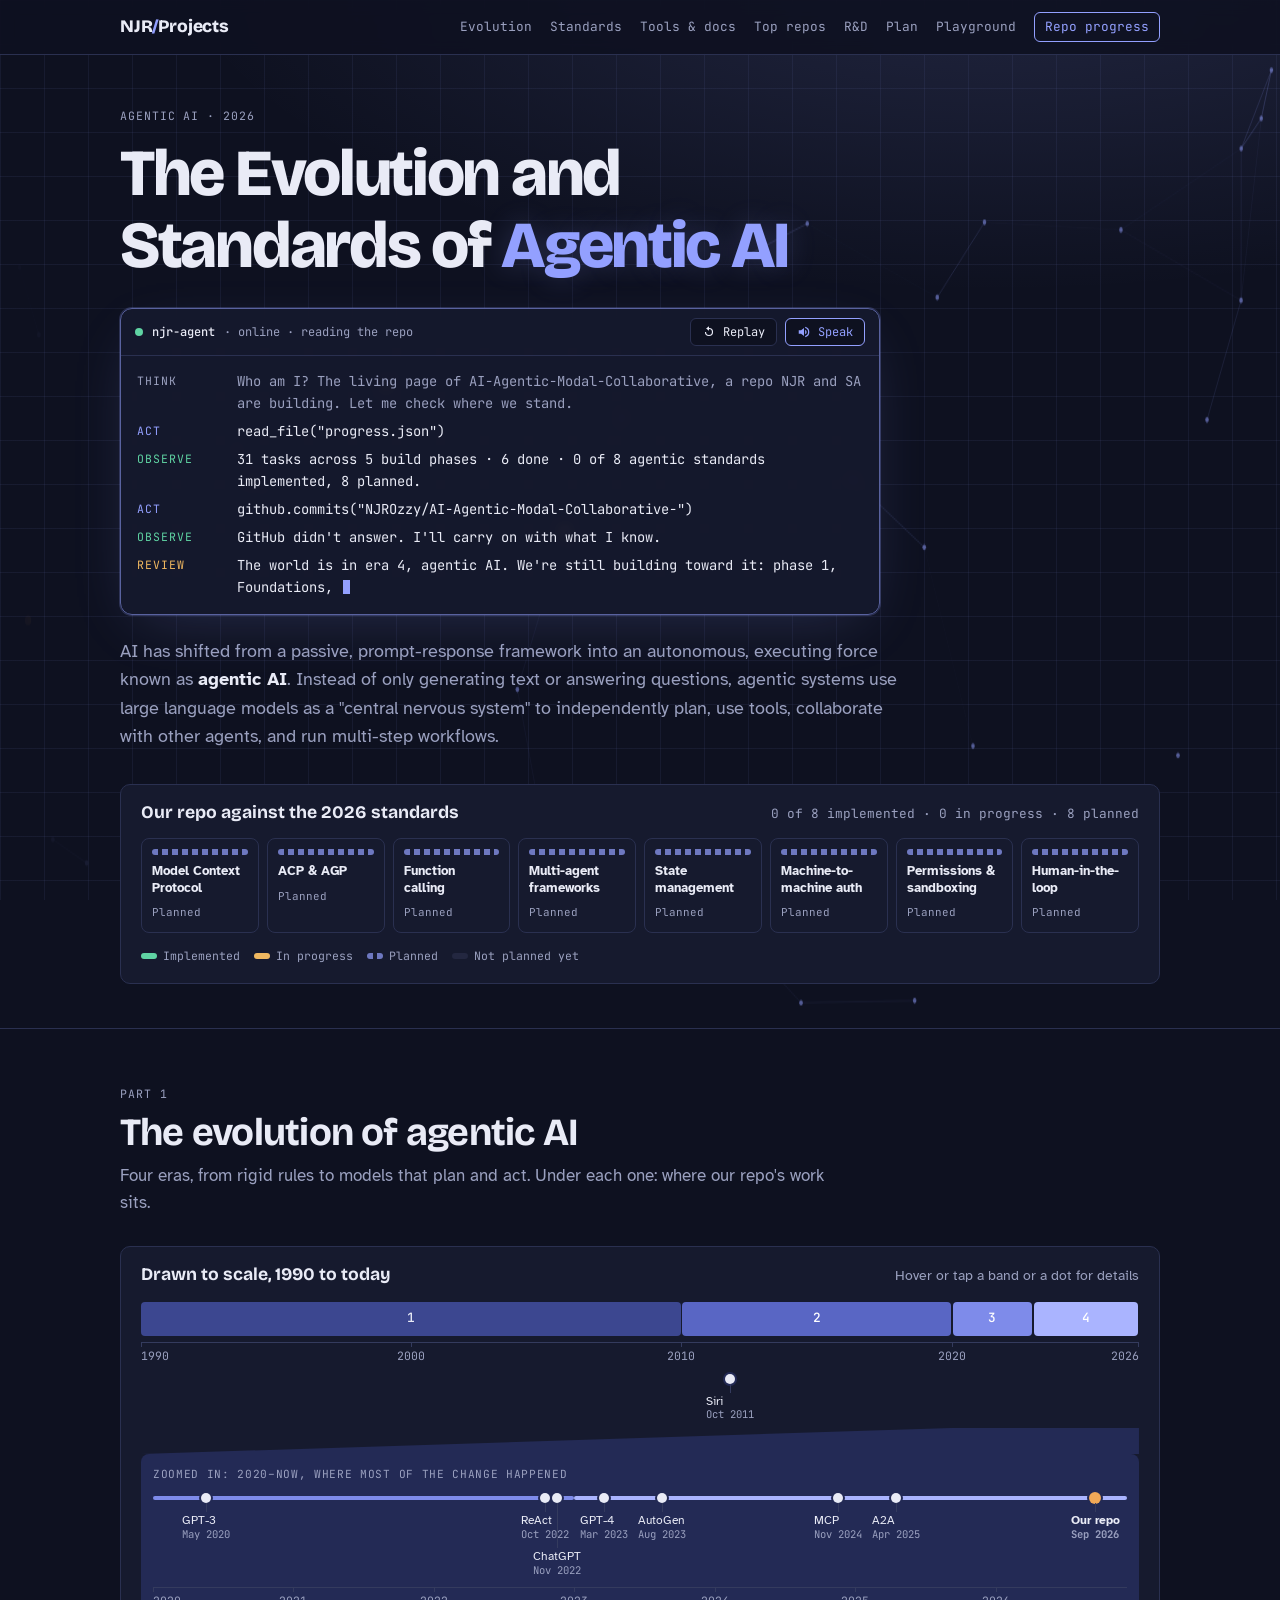
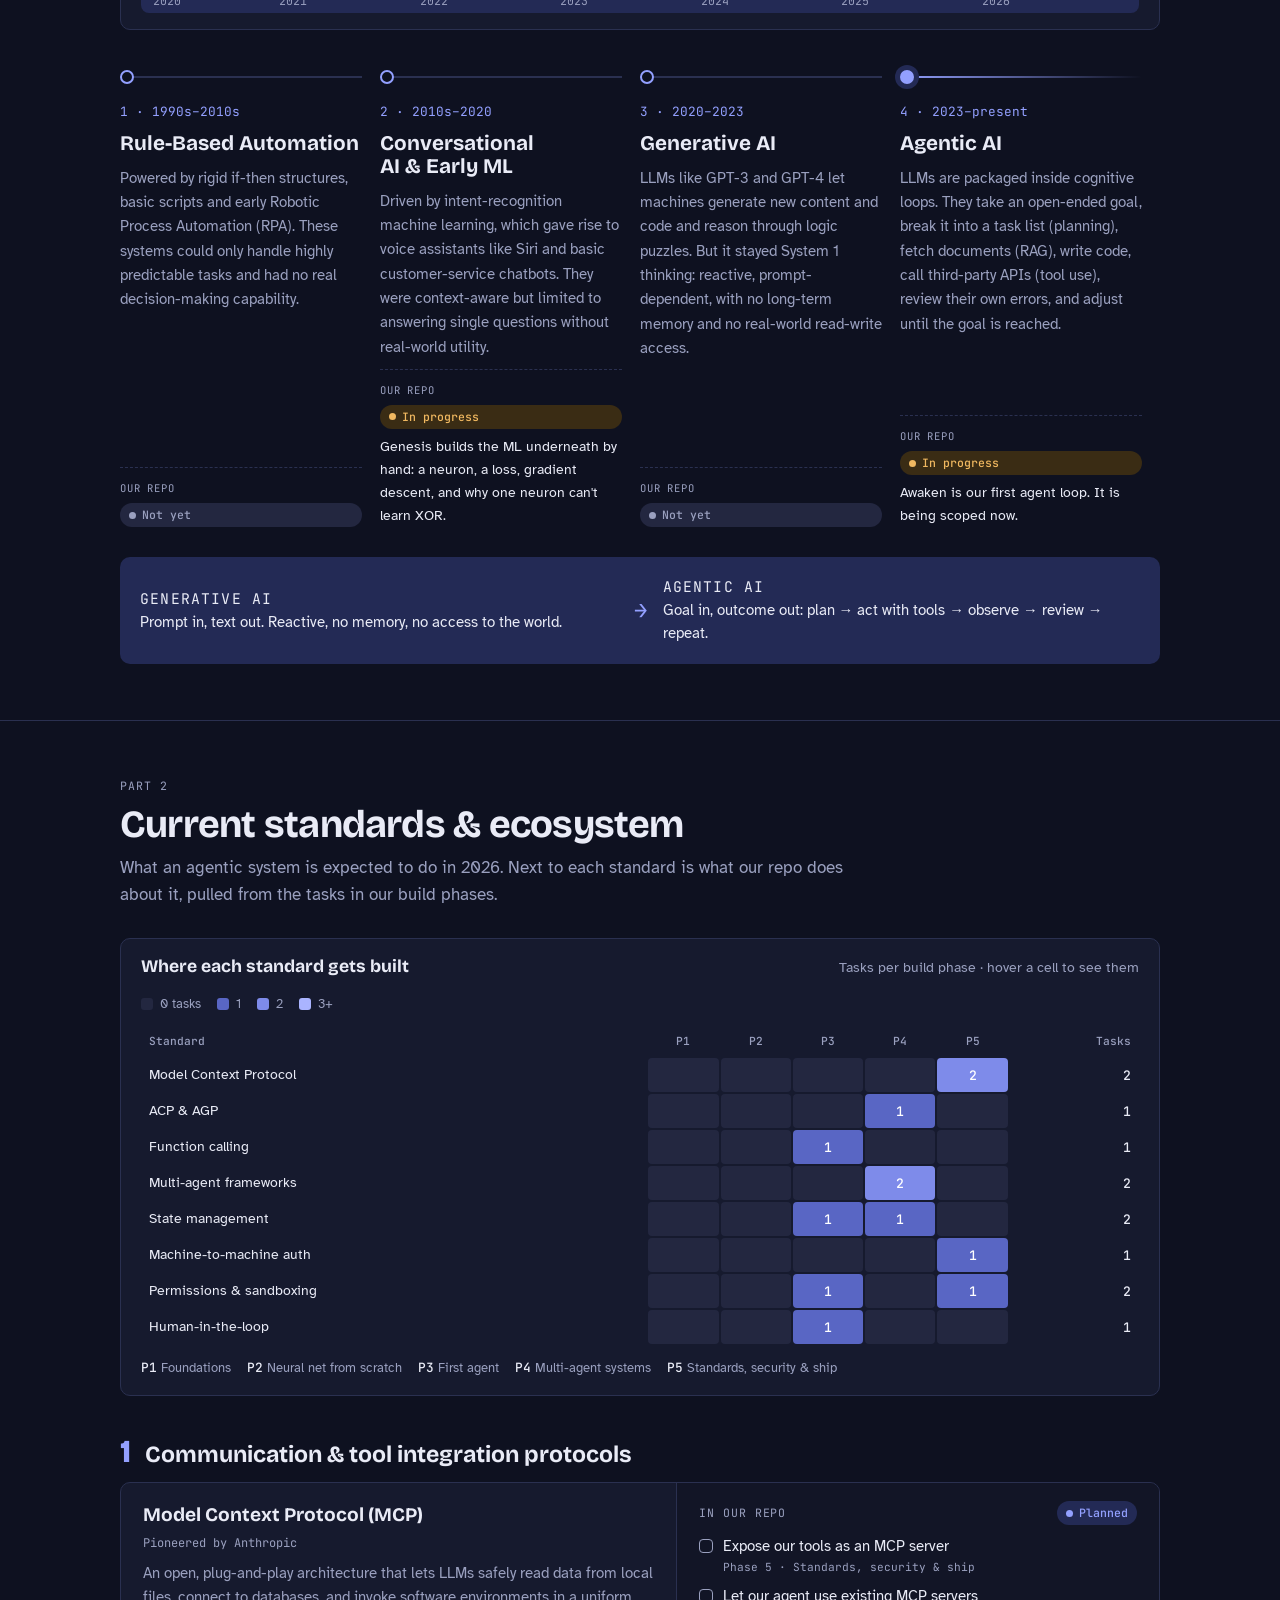
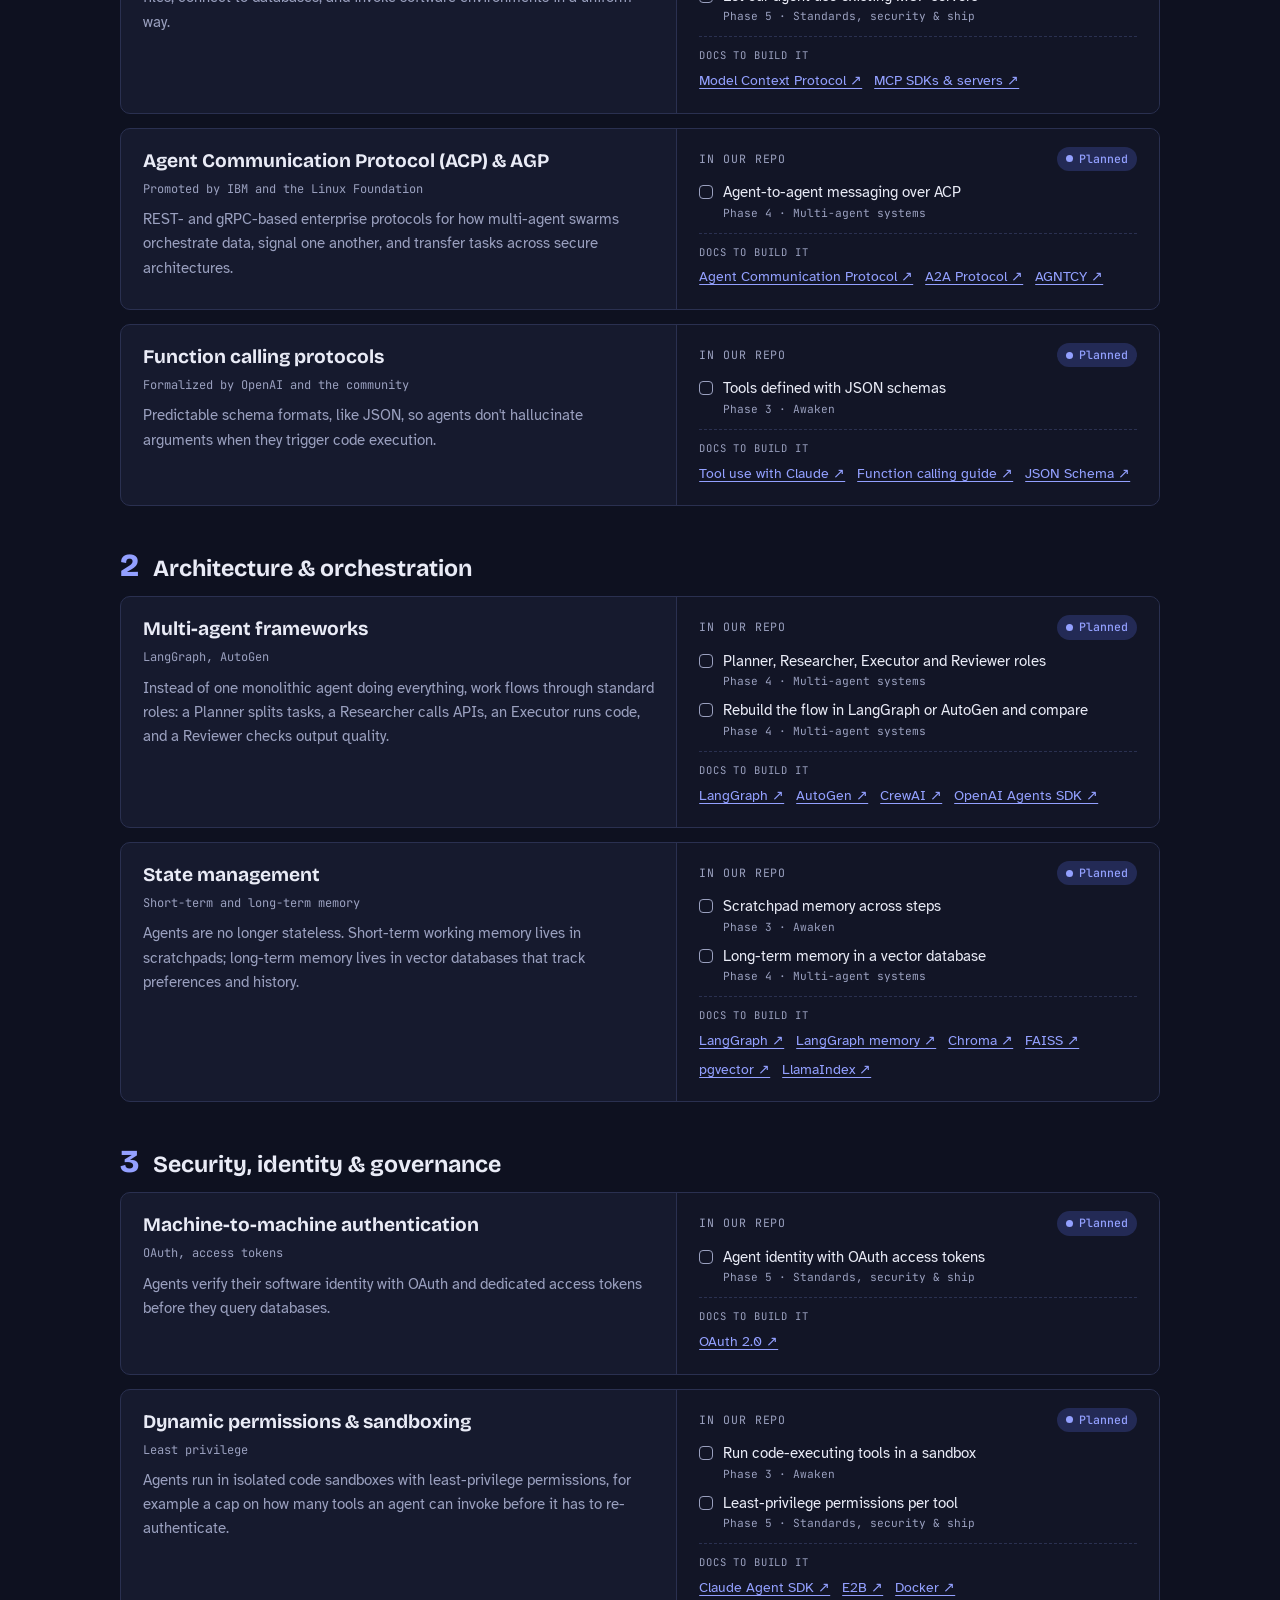
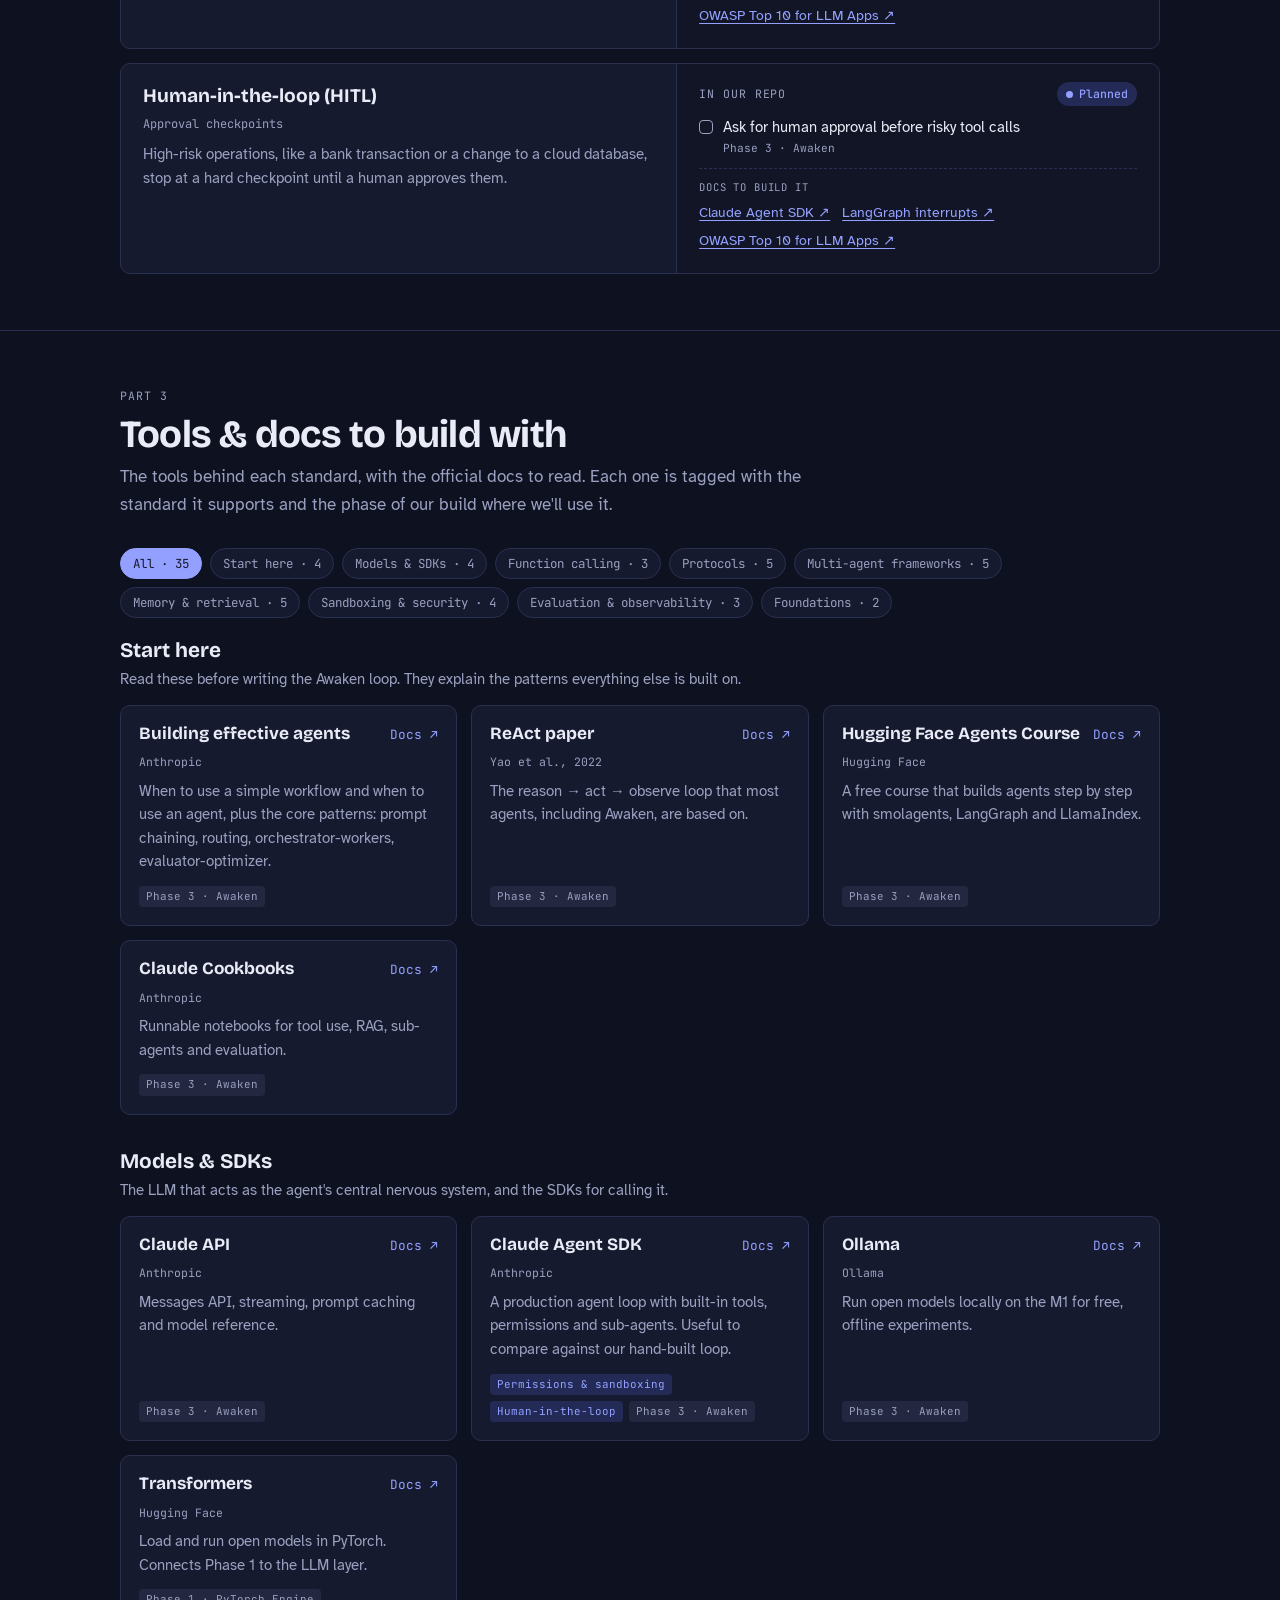
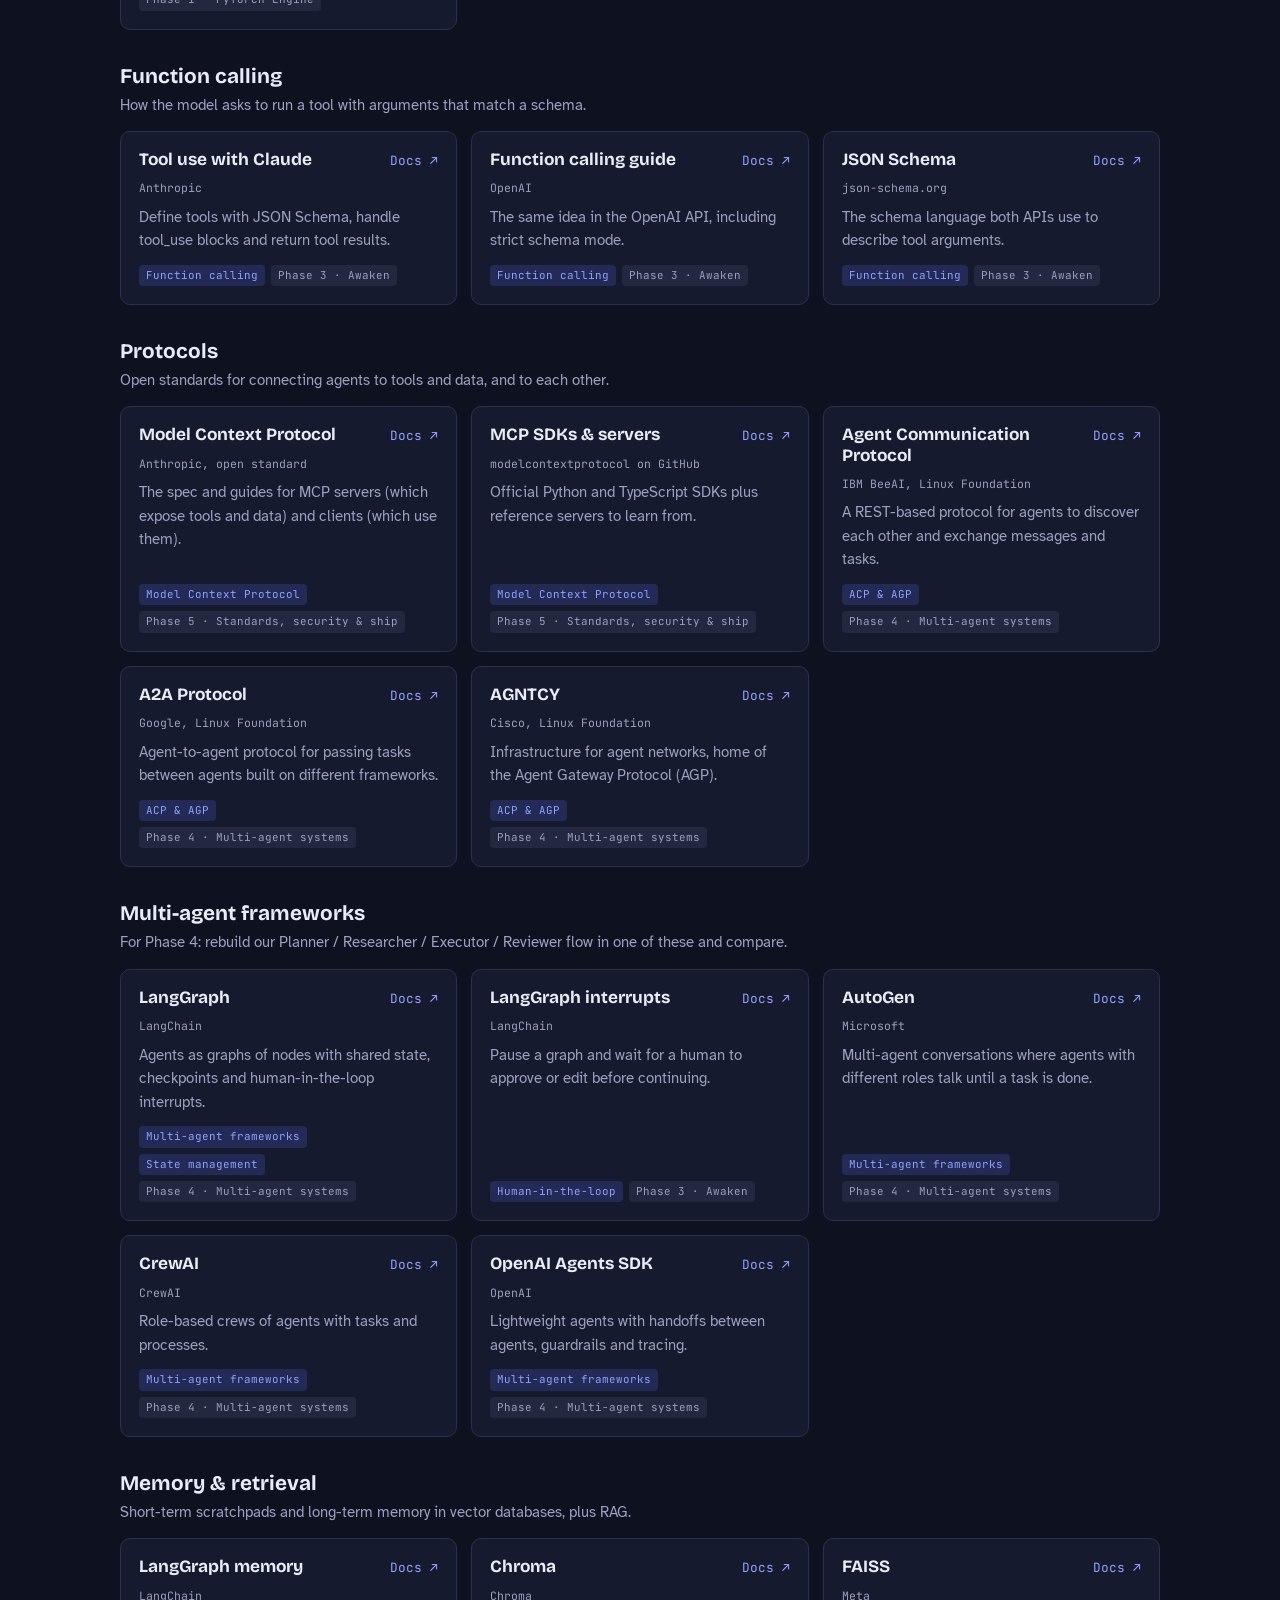
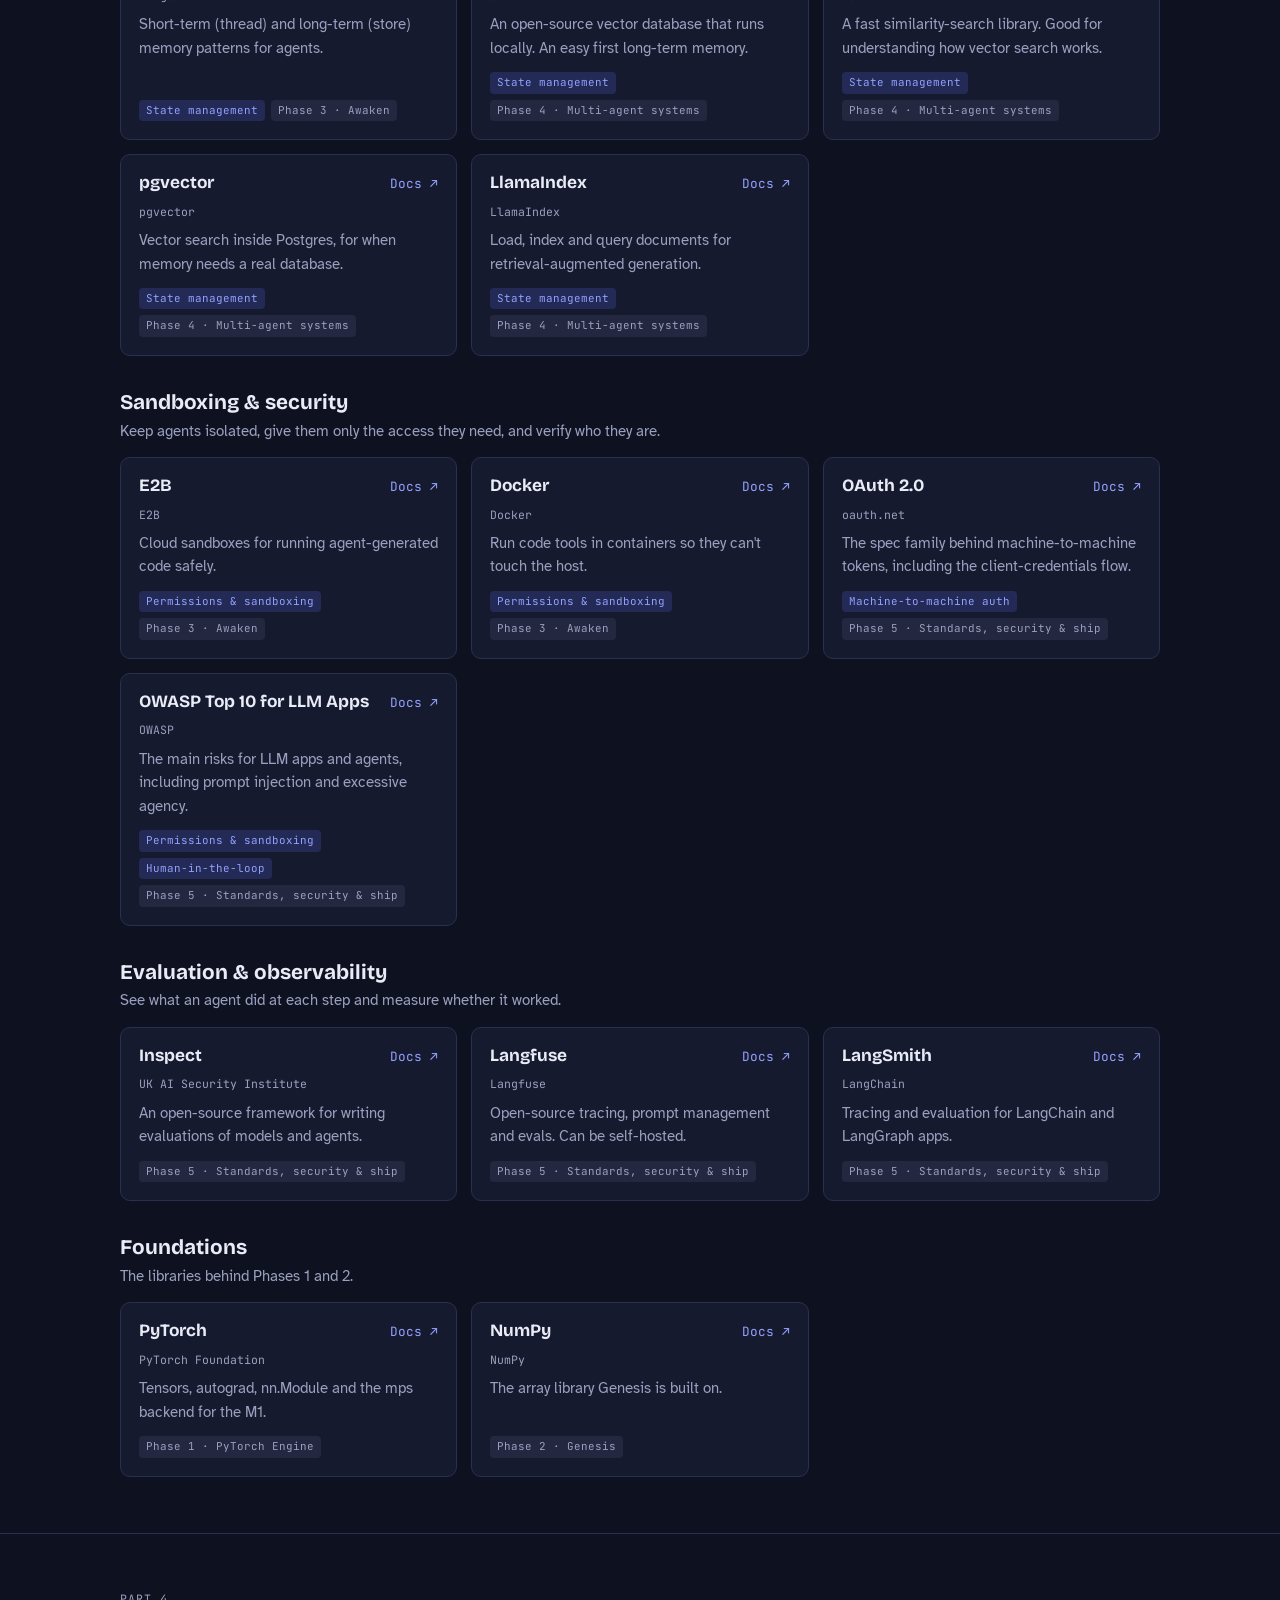
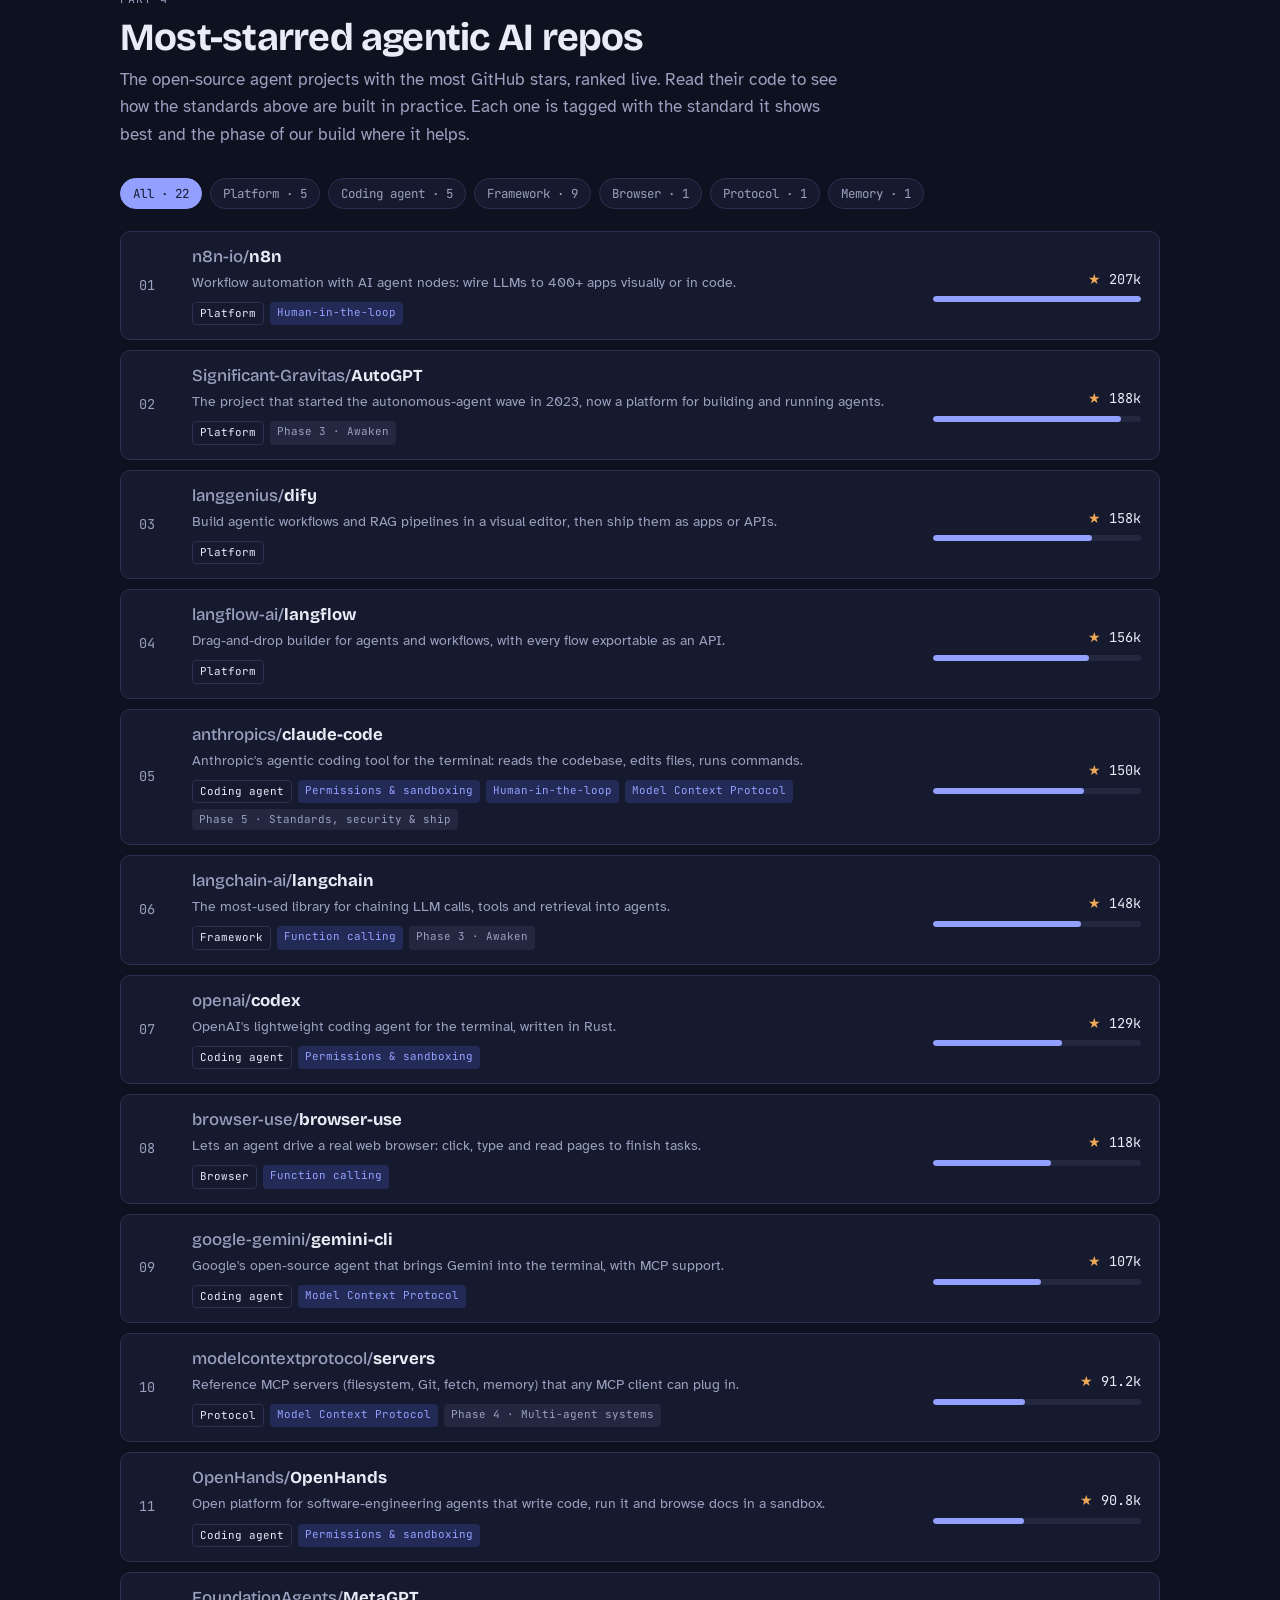
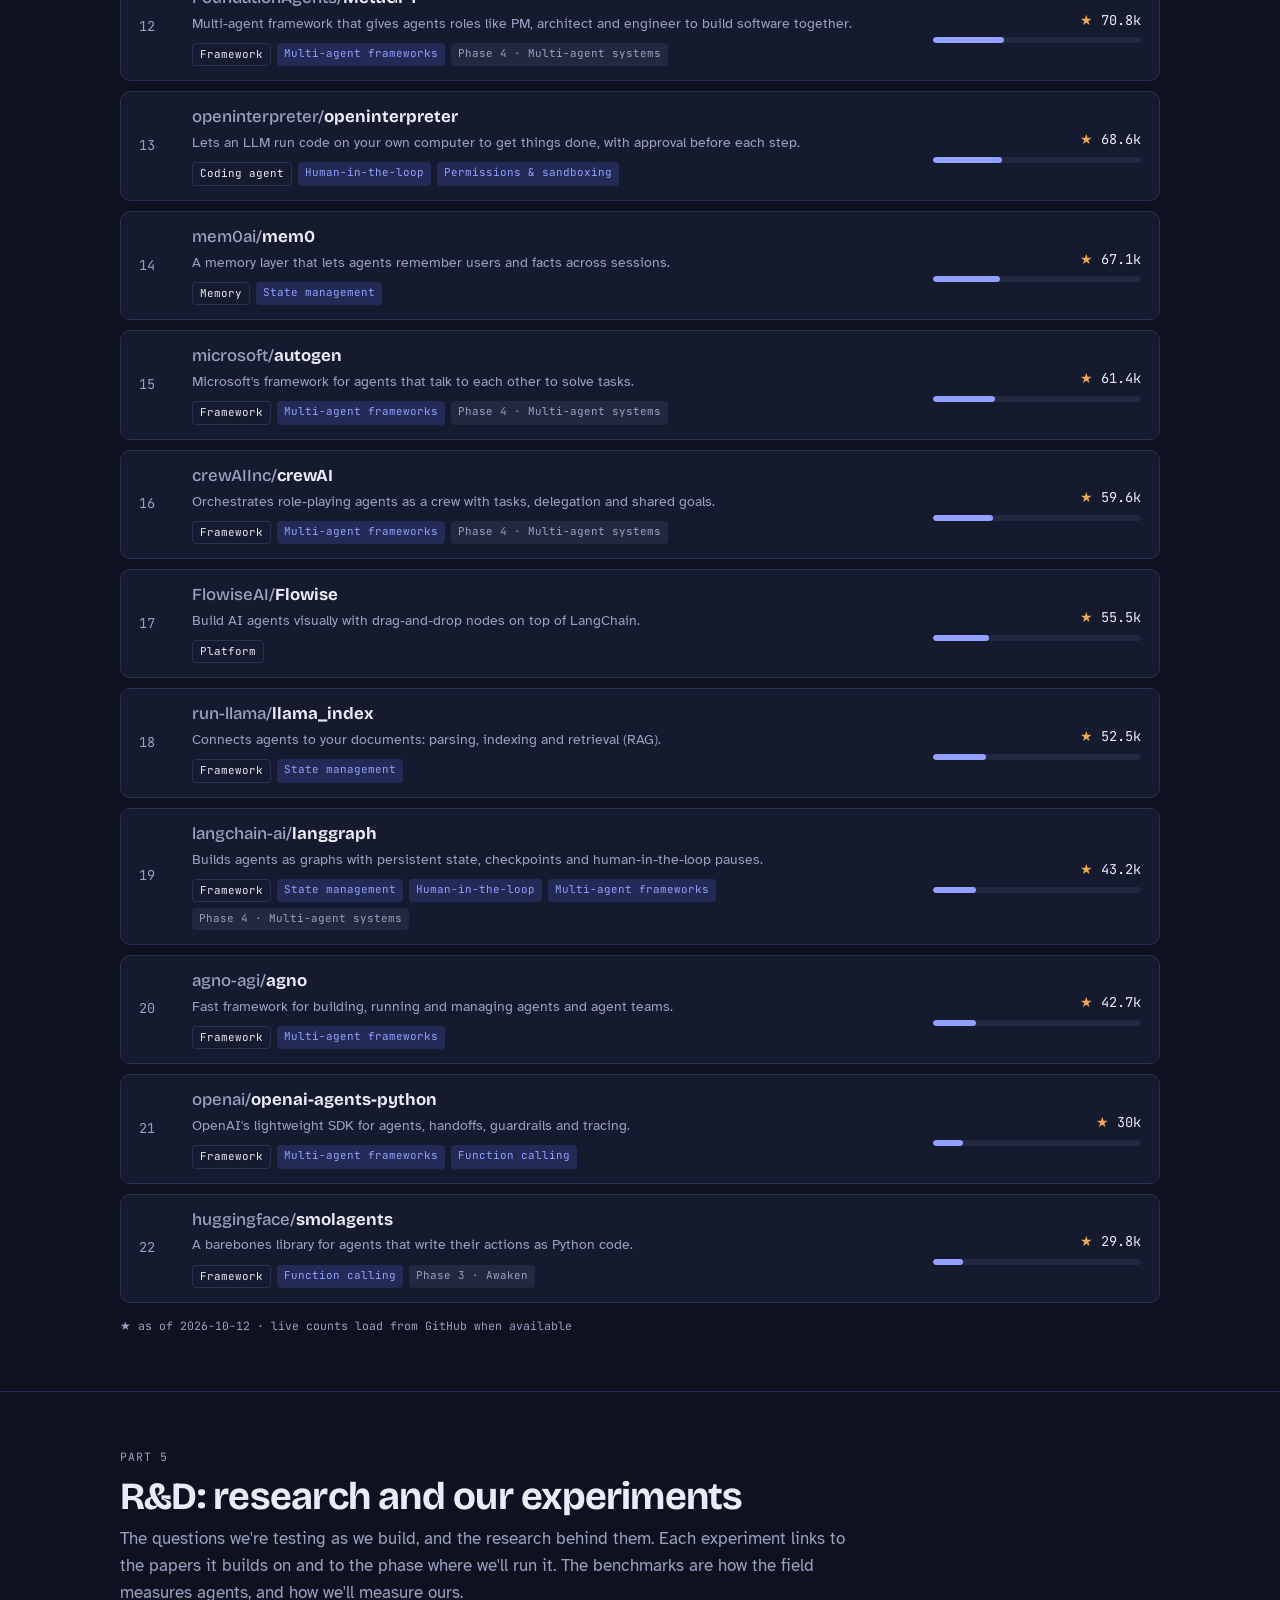
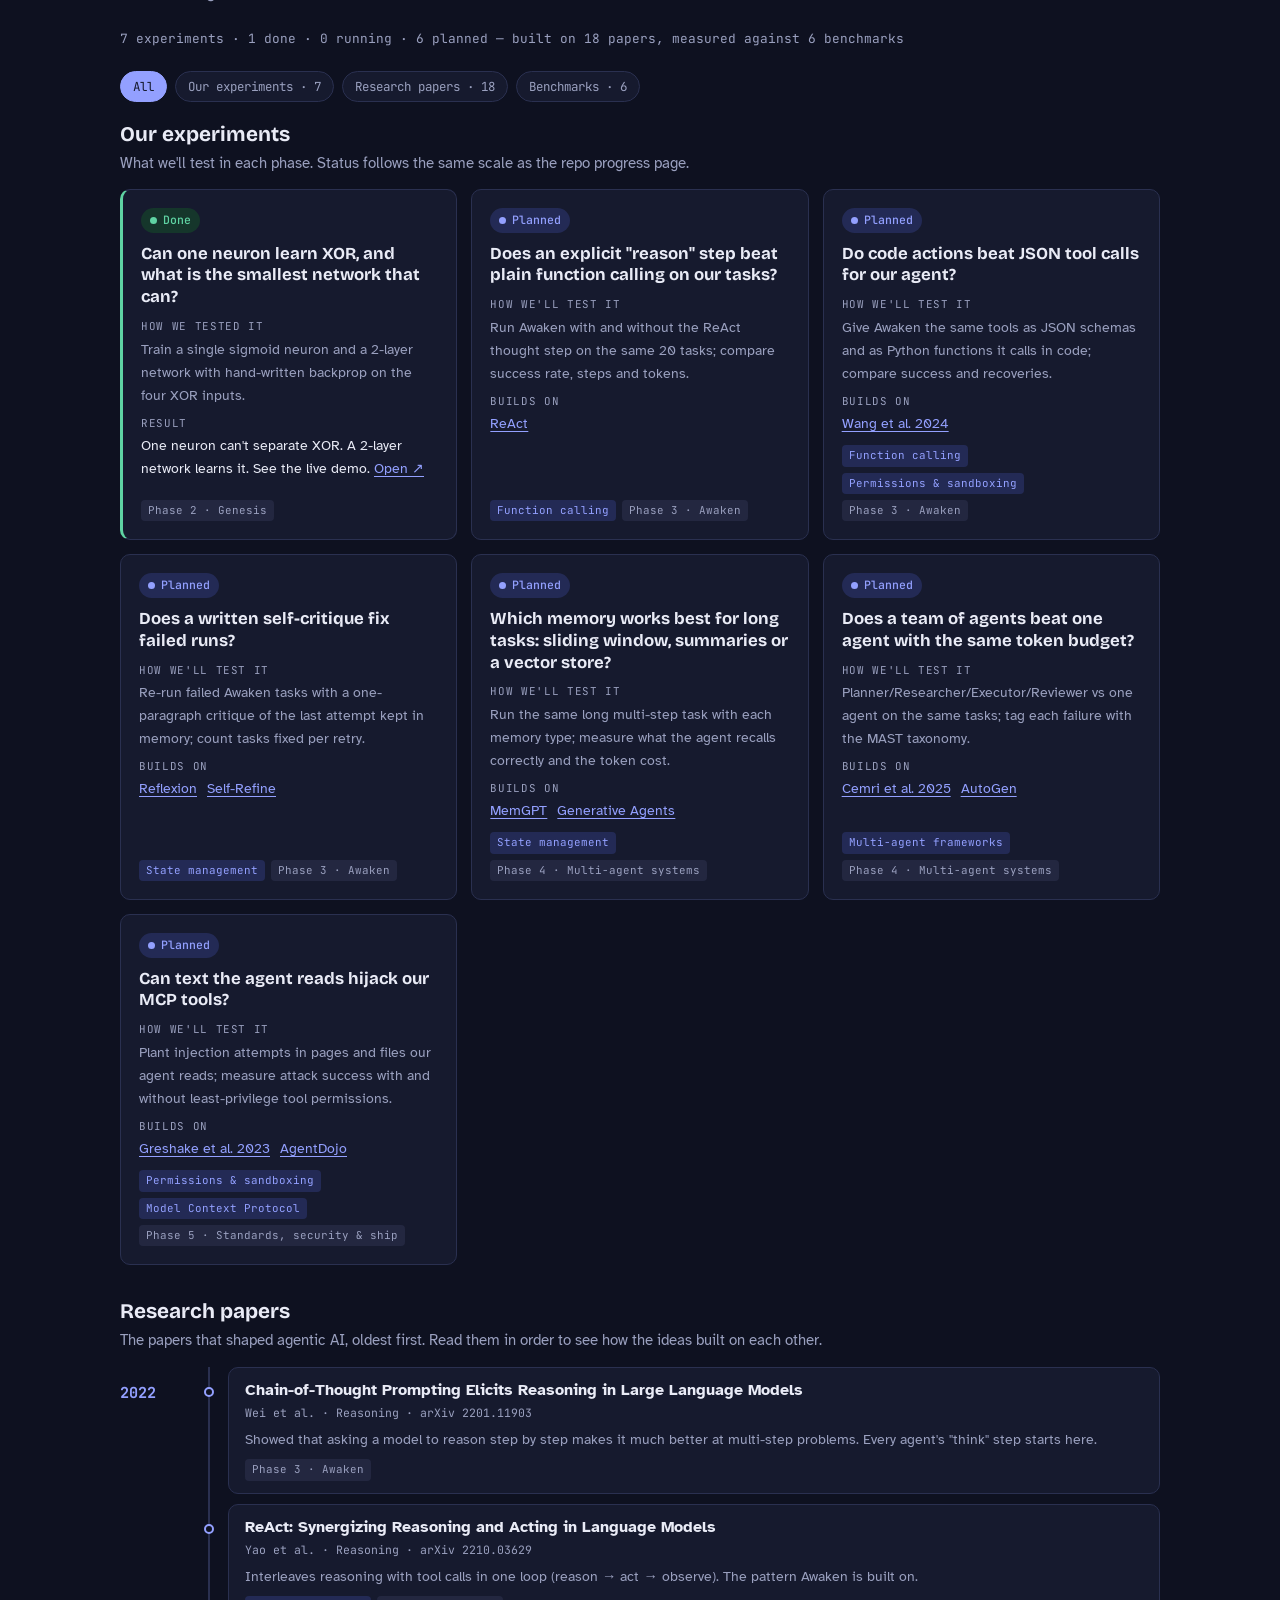
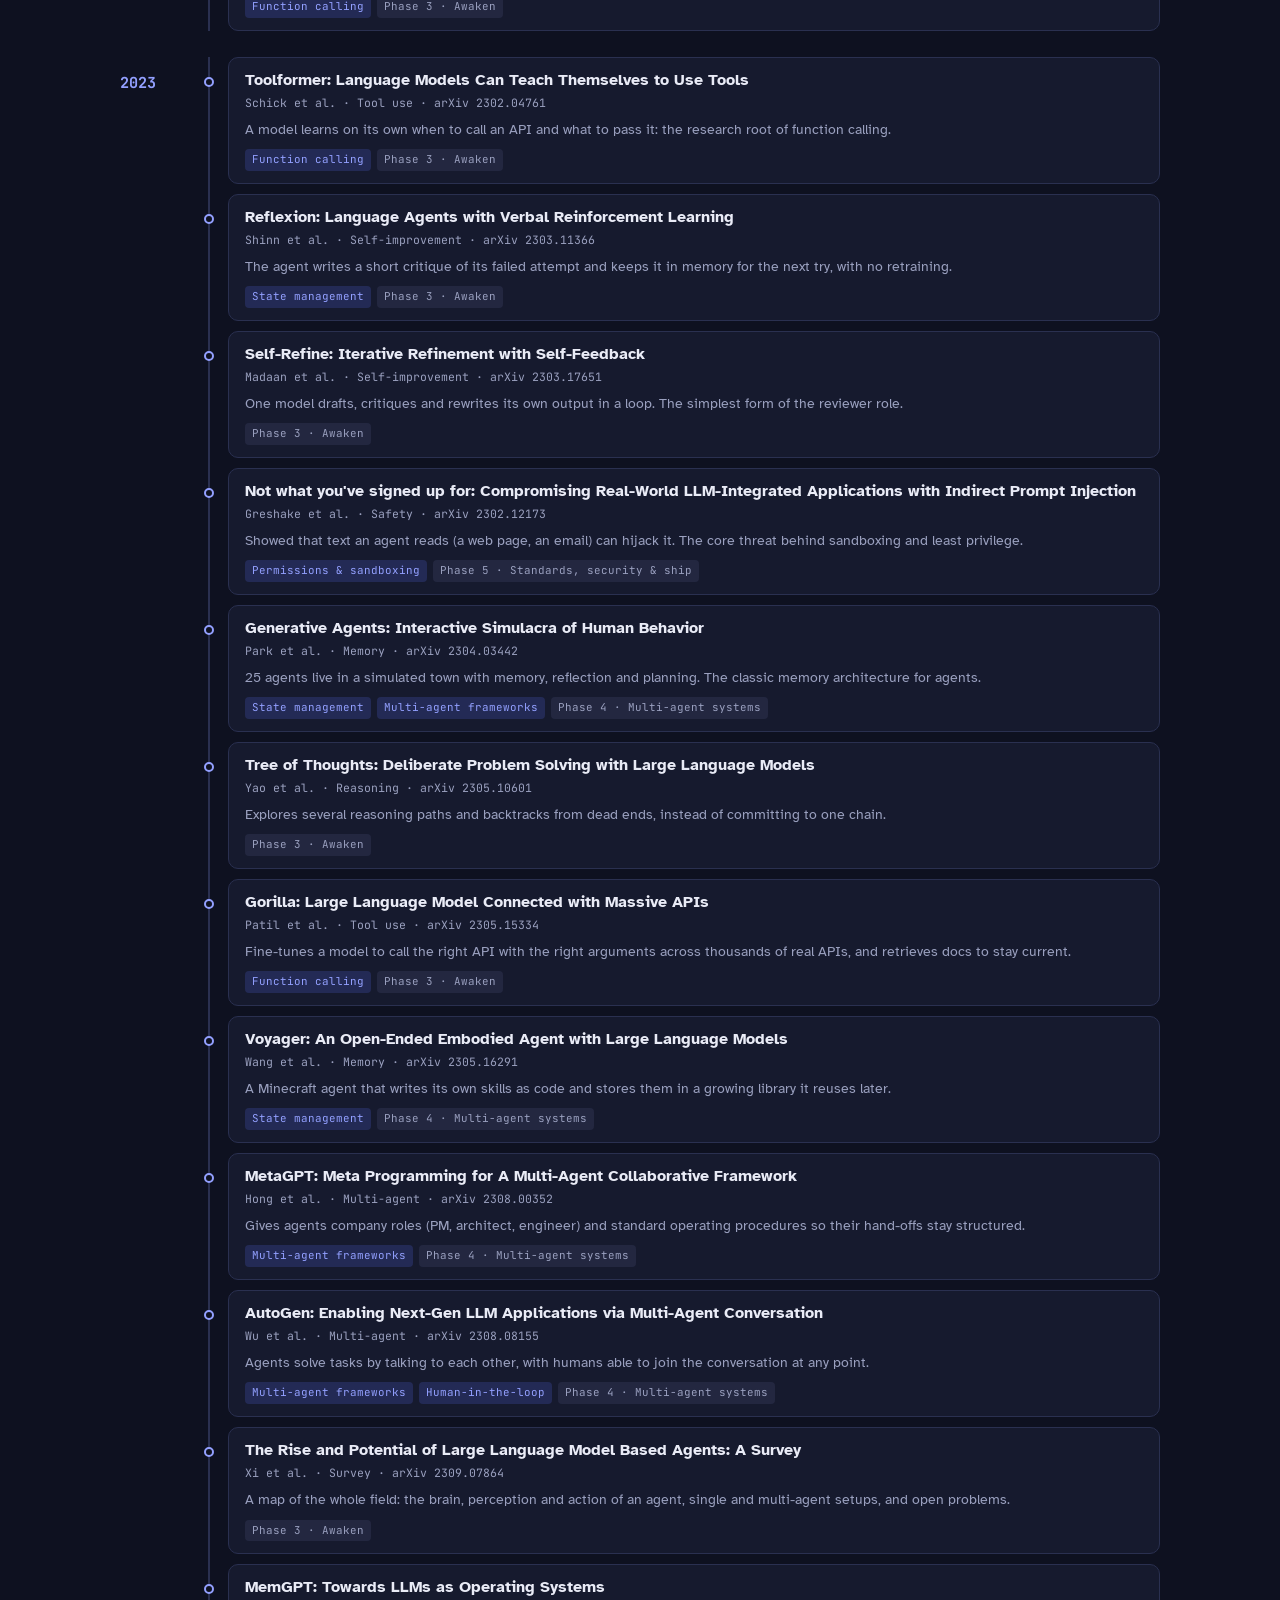
==== commit a1a3c658: "added R&D section" ====
--- a/workspace/NJRProjects/index.html
+++ b/workspace/NJRProjects/index.html
@@ -217,6 +217,33 @@
   .repo .bar { height: 6px; border-radius: 3px; background: var(--idle-soft); overflow: hidden; }
   .repo .bar i { display: block; height: 100%; border-radius: 3px; background: var(--accent); transition: width .6s ease; }
   .tag.k { color: var(--fg); border: 1px solid var(--line); }
+
+  /* R&D: experiments, papers, benchmarks */
+  .rnd-sum { font-family: var(--mono); font-size: 0.8rem; color: var(--muted); margin: -8px 0 22px; }
+  .exp { display: flex; flex-direction: column; gap: 10px; padding: 18px; background: var(--surface); border: 1px solid var(--line); border-radius: 10px; min-width: 0; }
+  .exp.done { border-left: 3px solid var(--done); }
+  .exp .pill { align-self: flex-start; }
+  .exp h4 { font-family: var(--display); font-size: 1.05rem; margin: 0; line-height: 1.3; }
+  .exp dl { margin: 0; display: grid; gap: 8px; }
+  .exp dt { font-family: var(--mono); font-size: 0.68rem; letter-spacing: 0.06em; text-transform: uppercase; color: var(--muted); }
+  .exp dd { margin: 2px 0 0; font-size: 0.9rem; color: var(--muted); }
+  .exp dd.res { color: var(--fg); }
+  .exp .based a { font-size: 0.85rem; margin-right: 10px; }
+  .exp .tags, .bench .tags { display: flex; flex-wrap: wrap; gap: 6px; margin-top: auto; }
+  .years { display: flex; flex-direction: column; gap: 26px; }
+  .year { display: grid; grid-template-columns: 4.5rem minmax(0, 1fr); gap: 16px; }
+  .year > h4 { font-family: var(--mono); font-size: 0.95rem; color: var(--accent); margin: 0; padding-top: 14px; position: sticky; top: 70px; align-self: start; }
+  .papers { list-style: none; margin: 0; padding: 0 0 0 18px; border-left: 2px solid var(--line); display: flex; flex-direction: column; gap: 10px; }
+  .paper { position: relative; padding: 12px 16px; background: var(--surface); border: 1px solid var(--line); border-radius: 10px; scroll-margin-top: 90px; }
+  .paper::before { content: ""; position: absolute; left: -25px; top: 19px; width: 10px; height: 10px; border-radius: 50%; background: var(--bg); border: 2px solid var(--accent); }
+  .paper:target { border-color: var(--accent); box-shadow: 0 0 0 3px var(--accent-soft); }
+  .paper .pt { font-weight: 700; font-size: 0.98rem; line-height: 1.35; }
+  .paper .pt a { color: var(--fg); text-decoration: none; }
+  .paper .pt a:hover { color: var(--accent); }
+  .paper .pby { font-family: var(--mono); font-size: 0.72rem; color: var(--muted); margin-top: 3px; }
+  .paper p { color: var(--muted); font-size: 0.9rem; margin-top: 6px; }
+  .paper .tags { display: flex; flex-wrap: wrap; gap: 6px; margin-top: 8px; }
+  @media (max-width: 560px) { .year { grid-template-columns: 1fr; gap: 8px; } .year > h4 { position: static; padding-top: 0; } }
   .rnote { margin-top: 14px; font-family: var(--mono); font-size: 0.72rem; color: var(--muted); }
   @media (max-width: 640px) {
     .repo { grid-template-columns: 2em minmax(0, 1fr); }
@@ -263,6 +290,7 @@
       <a href="#standards">Standards</a>
       <a href="#tools">Tools &amp; docs</a>
       <a href="#repos">Top repos</a>
+      <a href="#rnd">R&amp;D</a>
       <a href="plan.html">Plan</a>
       <a href="playground.html">Playground</a>
       <a class="cta" href="progress.html">Repo progress</a>
@@ -423,6 +451,19 @@
       <div class="filters" id="repo-filters" role="group" aria-label="Filter repos by kind"></div>
       <ol class="rlist" id="repo-list"><li class="label">Loading repos…</li></ol>
       <p class="rnote" id="repo-note"></p>
+    </div>
+  </section>
+
+  <section class="block" id="rnd">
+    <div class="wrap">
+      <div class="head">
+        <p class="label">Part 5</p>
+        <h2>R&amp;D: research and our experiments</h2>
+        <p>The questions we're testing as we build, and the research behind them. Each experiment links to the papers it builds on and to the phase where we'll run it. The benchmarks are how the field measures agents, and how we'll measure ours.</p>
+      </div>
+      <p class="rnd-sum" id="rnd-sum"></p>
+      <div class="filters" id="rnd-filters" role="group" aria-label="Filter R&amp;D"></div>
+      <div id="rnd-list"><p class="label">Loading R&amp;D…</p></div>
     </div>
   </section>
 
@@ -626,6 +667,76 @@
       });
   }
 
+  // ---- R&D: our experiments, the papers they build on, and the benchmarks (tools.json → research)
+  function renderRnd(tools, data) {
+    const r = tools.research || {};
+    const papers = (r.papers || []).slice().sort((a, b) => a.year - b.year);
+    const benches = r.benchmarks || [], exps = r.experiments || [];
+    const names = data.standards || {};
+    const phaseName = {};
+    (data.phases || []).forEach((p, i) => (phaseName[p.id] = `Phase ${i + 1} · ${p.project !== "Not named yet" ? p.project : p.name}`));
+    const tags = (x) => `${(x.std || []).map((k) => `<a class="tag s" href="#std-${esc(k)}">${esc(names[k] || k)}</a>`).join("")}${x.phase && phaseName[x.phase] ? `<a class="tag ph" href="progress.html#phases">${esc(phaseName[x.phase])}</a>` : ""}`;
+    const byId = Object.fromEntries(papers.map((p) => [p.id, p]));
+    const short = (p) => { const h = p.title.split(":")[0]; return p.title.includes(":") && h.length <= 24 ? h : `${p.by} ${p.year}`; };
+    const status = { done: ["done", "Done"], progress: ["progress", "Running"], todo: ["todo", "Planned"] };
+
+    const exp = (e) => { const [cls, label] = status[e.status] || status.todo; return `<article class="exp ${cls}">
+        <span class="pill ${cls}">${label}</span>
+        <h4>${esc(e.q)}</h4>
+        <dl>
+          <div><dt>${e.status === "done" ? "How we tested it" : "How we'll test it"}</dt><dd>${esc(e.method)}</dd></div>
+          ${e.result ? `<div><dt>Result</dt><dd class="res">${esc(e.result)}${e.link ? ` <a href="${esc(e.link)}">Open ↗</a>` : ""}</dd></div>` : ""}
+          ${(e.based || []).length ? `<div class="based"><dt>Builds on</dt><dd>${e.based.filter((id) => byId[id]).map((id) => `<a href="#p-${esc(id)}" data-paper>${esc(short(byId[id]))}</a>`).join("")}</dd></div>` : ""}
+        </dl>
+        <div class="tags">${tags(e)}</div>
+      </article>`; };
+    const paper = (p) => `<li class="paper" id="p-${esc(p.id)}">
+        <div class="pt"><a href="https://arxiv.org/abs/${esc(p.id)}" target="_blank" rel="noopener">${esc(p.title)}</a></div>
+        <div class="pby">${esc(p.by)} · ${esc(p.theme || "")} · arXiv ${esc(p.id)}</div>
+        <p>${esc(p.why)}</p>
+        <div class="tags">${tags(p)}</div>
+      </li>`;
+    const bench = (b) => `<article class="tool bench">
+        <div class="th"><h4>${esc(b.name)}</h4><a class="go" href="${esc(b.link)}" target="_blank" rel="noopener" aria-label="${esc(b.name)} site">Site ↗</a></div>
+        <span class="by">${esc(b.year)} · <a href="https://arxiv.org/abs/${esc(b.id)}" target="_blank" rel="noopener">paper</a></span>
+        <p>${esc(b.what)}</p>
+        <div class="tags">${tags(b)}</div>
+      </article>`;
+    const years = [...new Set(papers.map((p) => p.year))];
+    const groups = [
+      { id: "experiments", name: "Our experiments", blurb: "What we'll test in each phase. Status follows the same scale as the repo progress page.", n: exps.length,
+        html: () => `<div class="tgrid">${exps.map(exp).join("")}</div>` },
+      { id: "papers", name: "Research papers", blurb: "The papers that shaped agentic AI, oldest first. Read them in order to see how the ideas built on each other.", n: papers.length,
+        html: () => `<div class="years">${years.map((y) => `<div class="year"><h4>${y}</h4><ol class="papers">${papers.filter((p) => p.year === y).map(paper).join("")}</ol></div>`).join("")}</div>` },
+      { id: "benchmarks", name: "Benchmarks", blurb: "Public test sets for agents. Our evaluation harness in Phase 5 will borrow from these.", n: benches.length,
+        html: () => `<div class="tgrid">${benches.map(bench).join("")}</div>` },
+    ];
+
+    let active = "all";
+    const draw = () => {
+      $("rnd-list").innerHTML = groups.filter((g) => active === "all" || g.id === active).map((g) => `<div class="tcat">
+          <div class="tcat-h"><h3>${esc(g.name)}</h3><p>${esc(g.blurb)}</p></div>${g.html()}</div>`).join("");
+      $("rnd-filters").querySelectorAll("button").forEach((b) => b.setAttribute("aria-pressed", String(b.dataset.g === active)));
+    };
+    const done = exps.filter((e) => e.status === "done").length, running = exps.filter((e) => e.status === "progress").length;
+    $("rnd-sum").textContent = `${exps.length} experiments · ${done} done · ${running} running · ${exps.length - done - running} planned — built on ${papers.length} papers, measured against ${benches.length} benchmarks`;
+    $("rnd-filters").innerHTML = [`<button type="button" data-g="all">All</button>`]
+      .concat(groups.map((g) => `<button type="button" data-g="${g.id}">${esc(g.name)} · ${g.n}</button>`)).join("");
+    $("rnd-filters").addEventListener("click", (e) => {
+      const b = e.target.closest("button");
+      if (b) { active = b.dataset.g; draw(); }
+    });
+    // "Builds on" links jump to the paper even when the papers list is filtered out
+    $("rnd-list").addEventListener("click", (e) => {
+      const a = e.target.closest("a[data-paper]");
+      if (!a || active === "all" || active === "papers") return;
+      e.preventDefault();
+      active = "all"; draw();
+      location.hash = a.getAttribute("href");
+    });
+    draw();
+  }
+
   if (window.FX) FX.net(document.querySelector(".hero"));
   const voice = window.FX ? FX.voice($("voice"), { name: "njr-agent", status: " · online · reading the repo" }) : null;
 
@@ -659,9 +770,10 @@
     .then((data) => {
       render(data);
       narrate(data);
-      return getJSON("tools.json").then((tools) => { renderTools(tools, data); renderRepos(tools, data); }).catch((err) => {
+      return getJSON("tools.json").then((tools) => { renderTools(tools, data); renderRepos(tools, data); renderRnd(tools, data); }).catch((err) => {
         $("tool-list").innerHTML = `<p class="notice">Tools didn't load (${esc(err.message)}). Check that tools.json is valid JSON.</p>`;
         $("repo-list").innerHTML = "";
+        $("rnd-list").innerHTML = "";
       });
     })
     .catch((err) => {
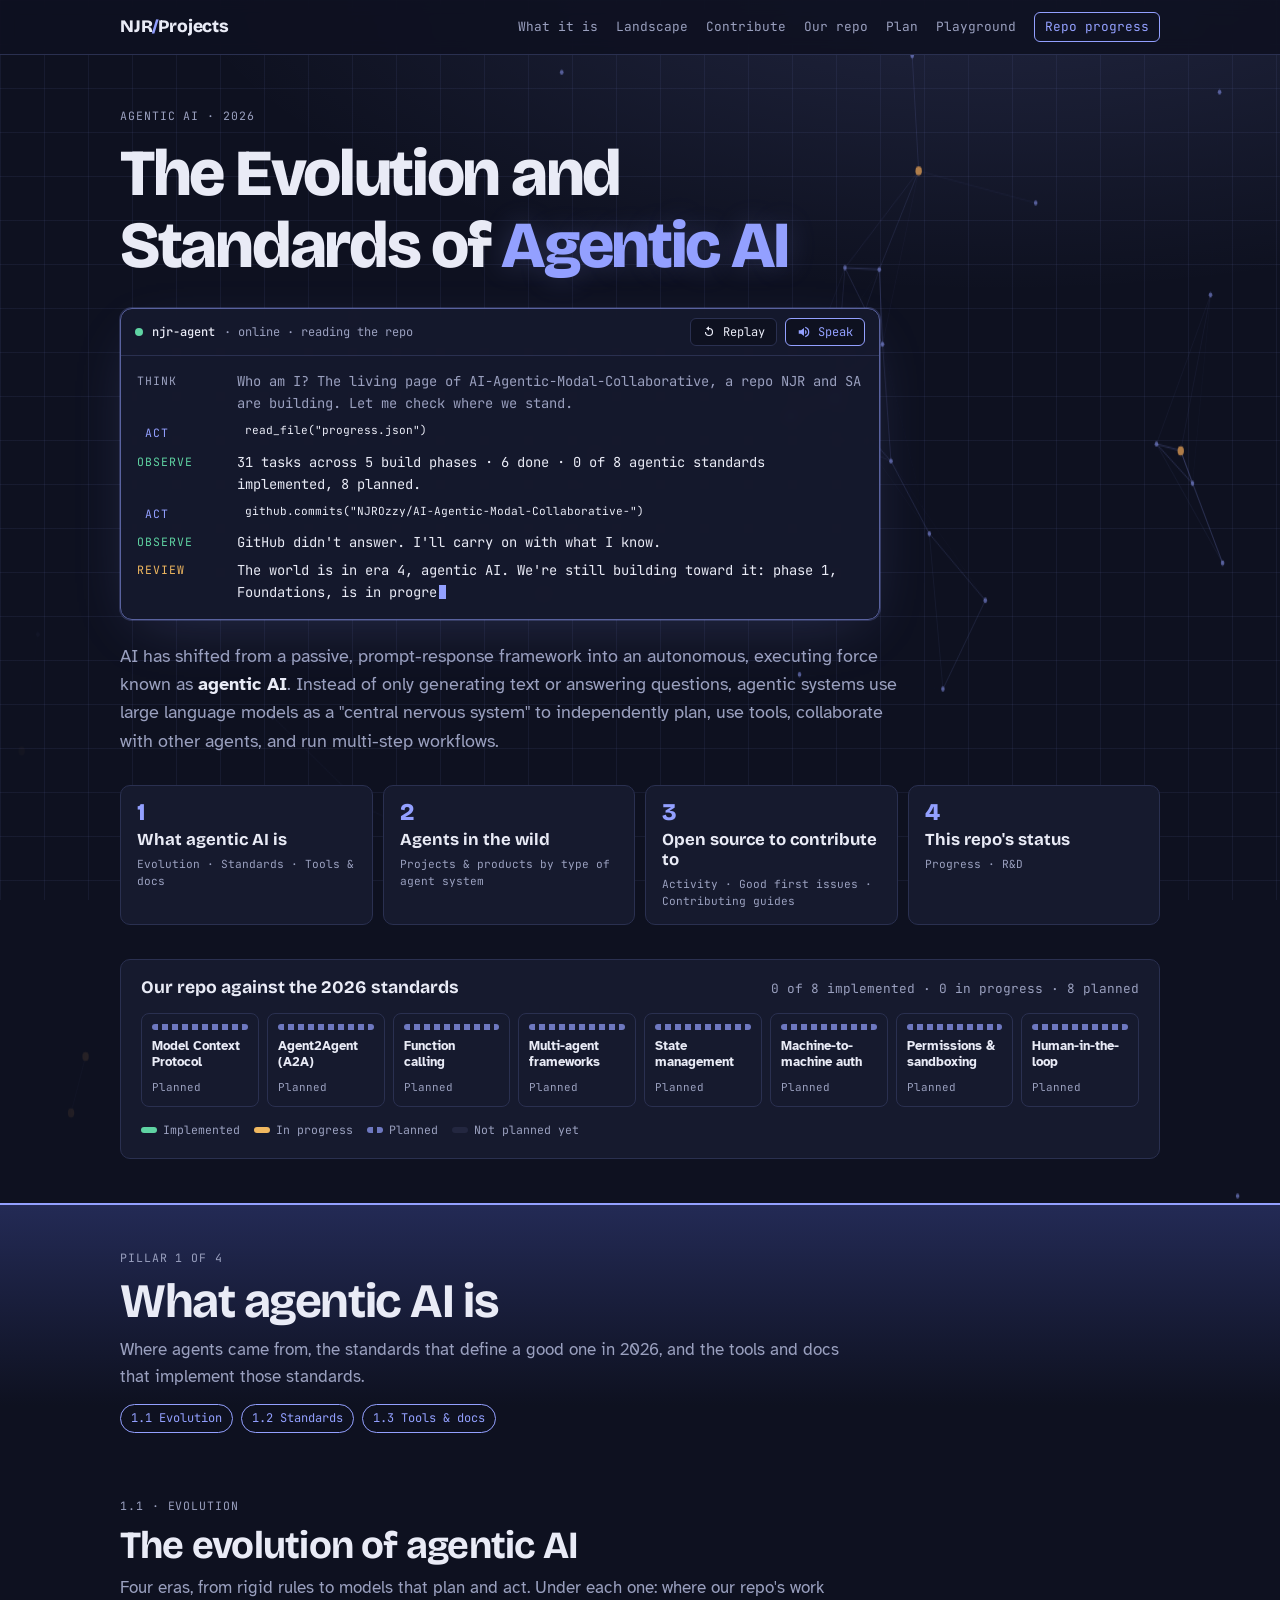
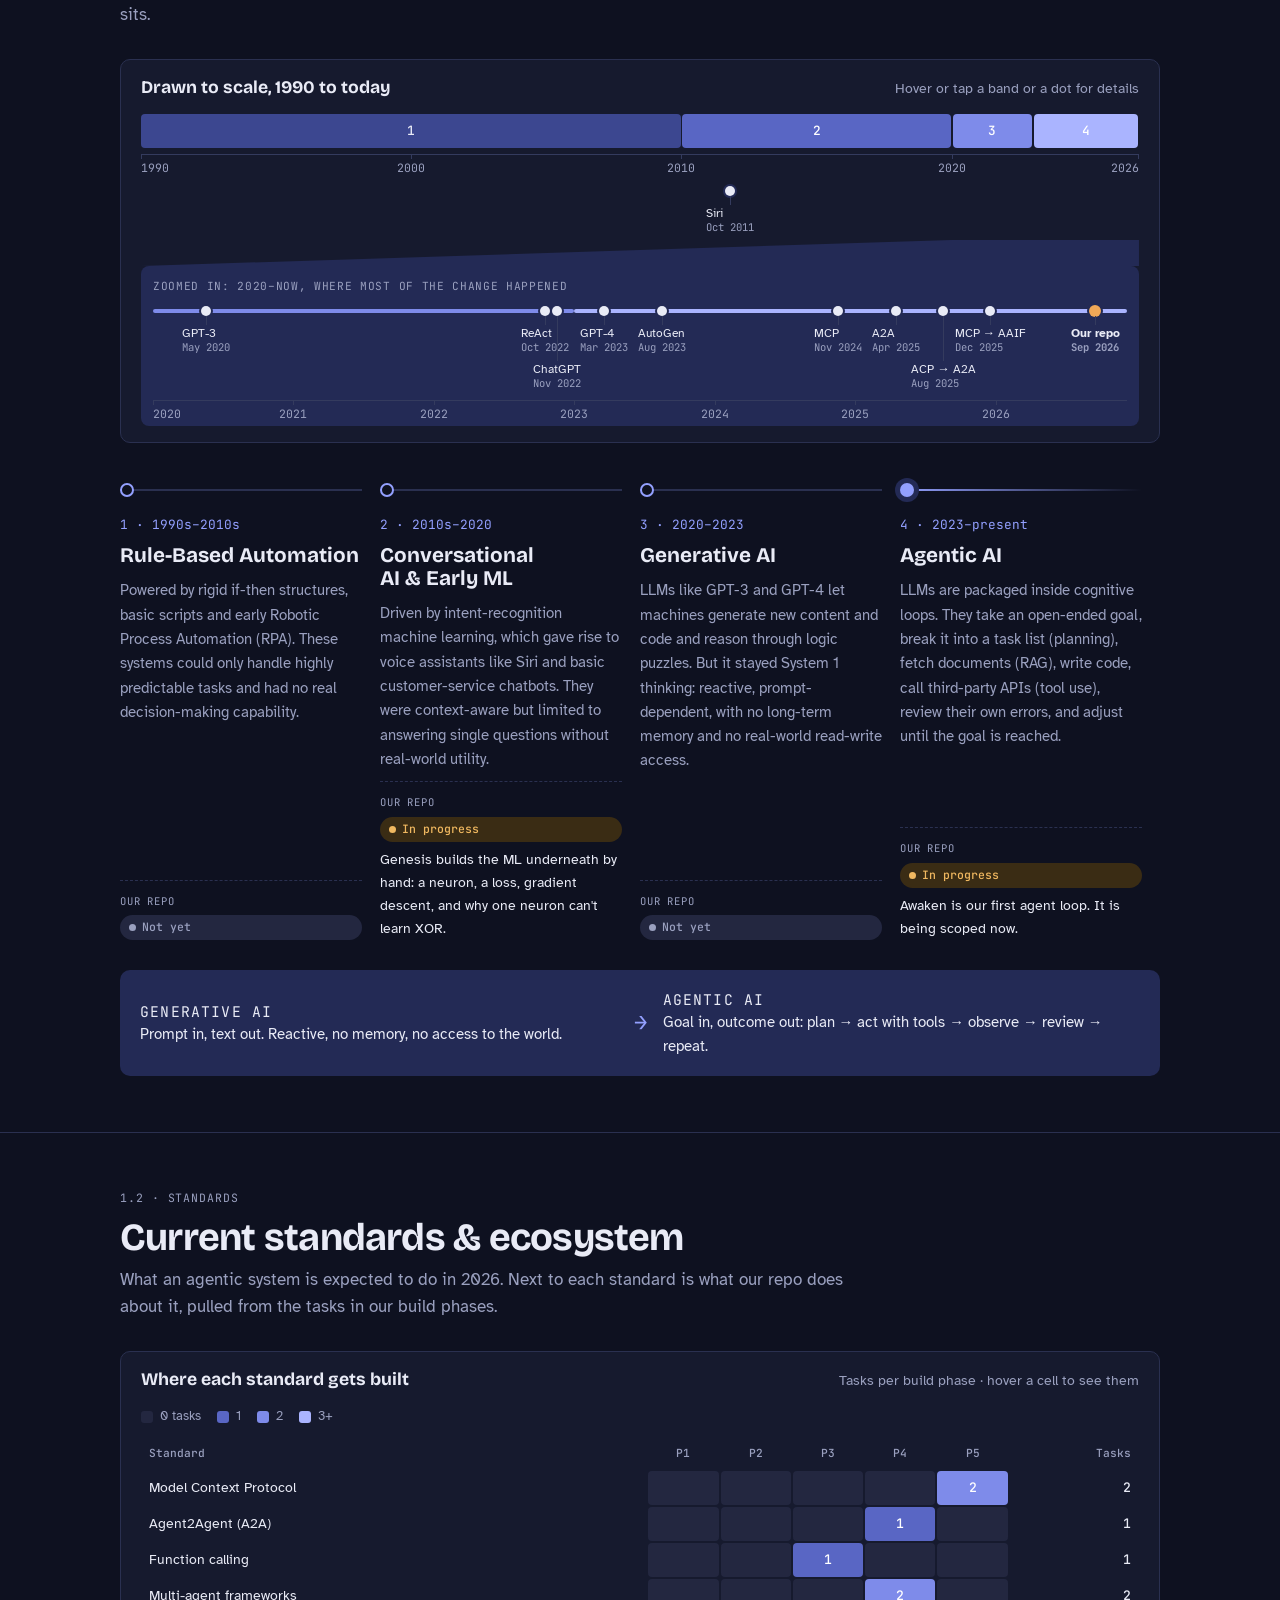
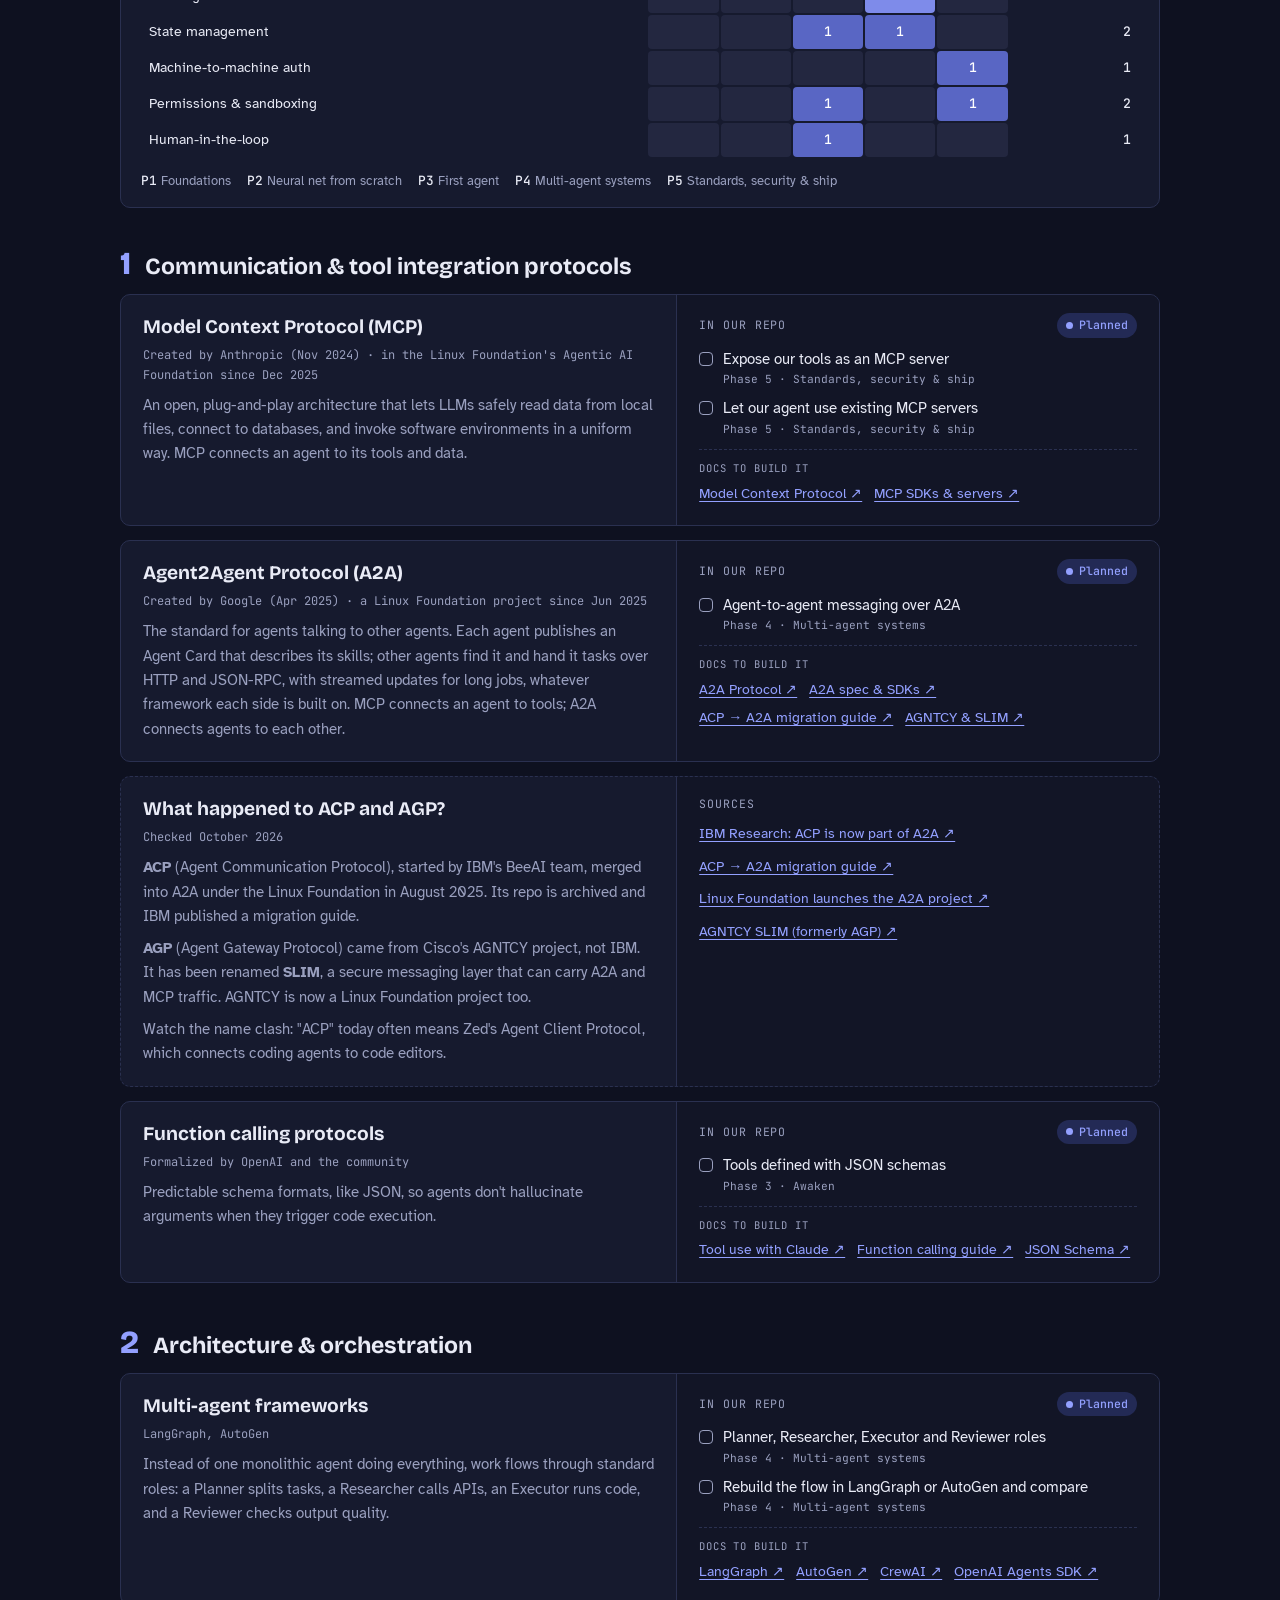
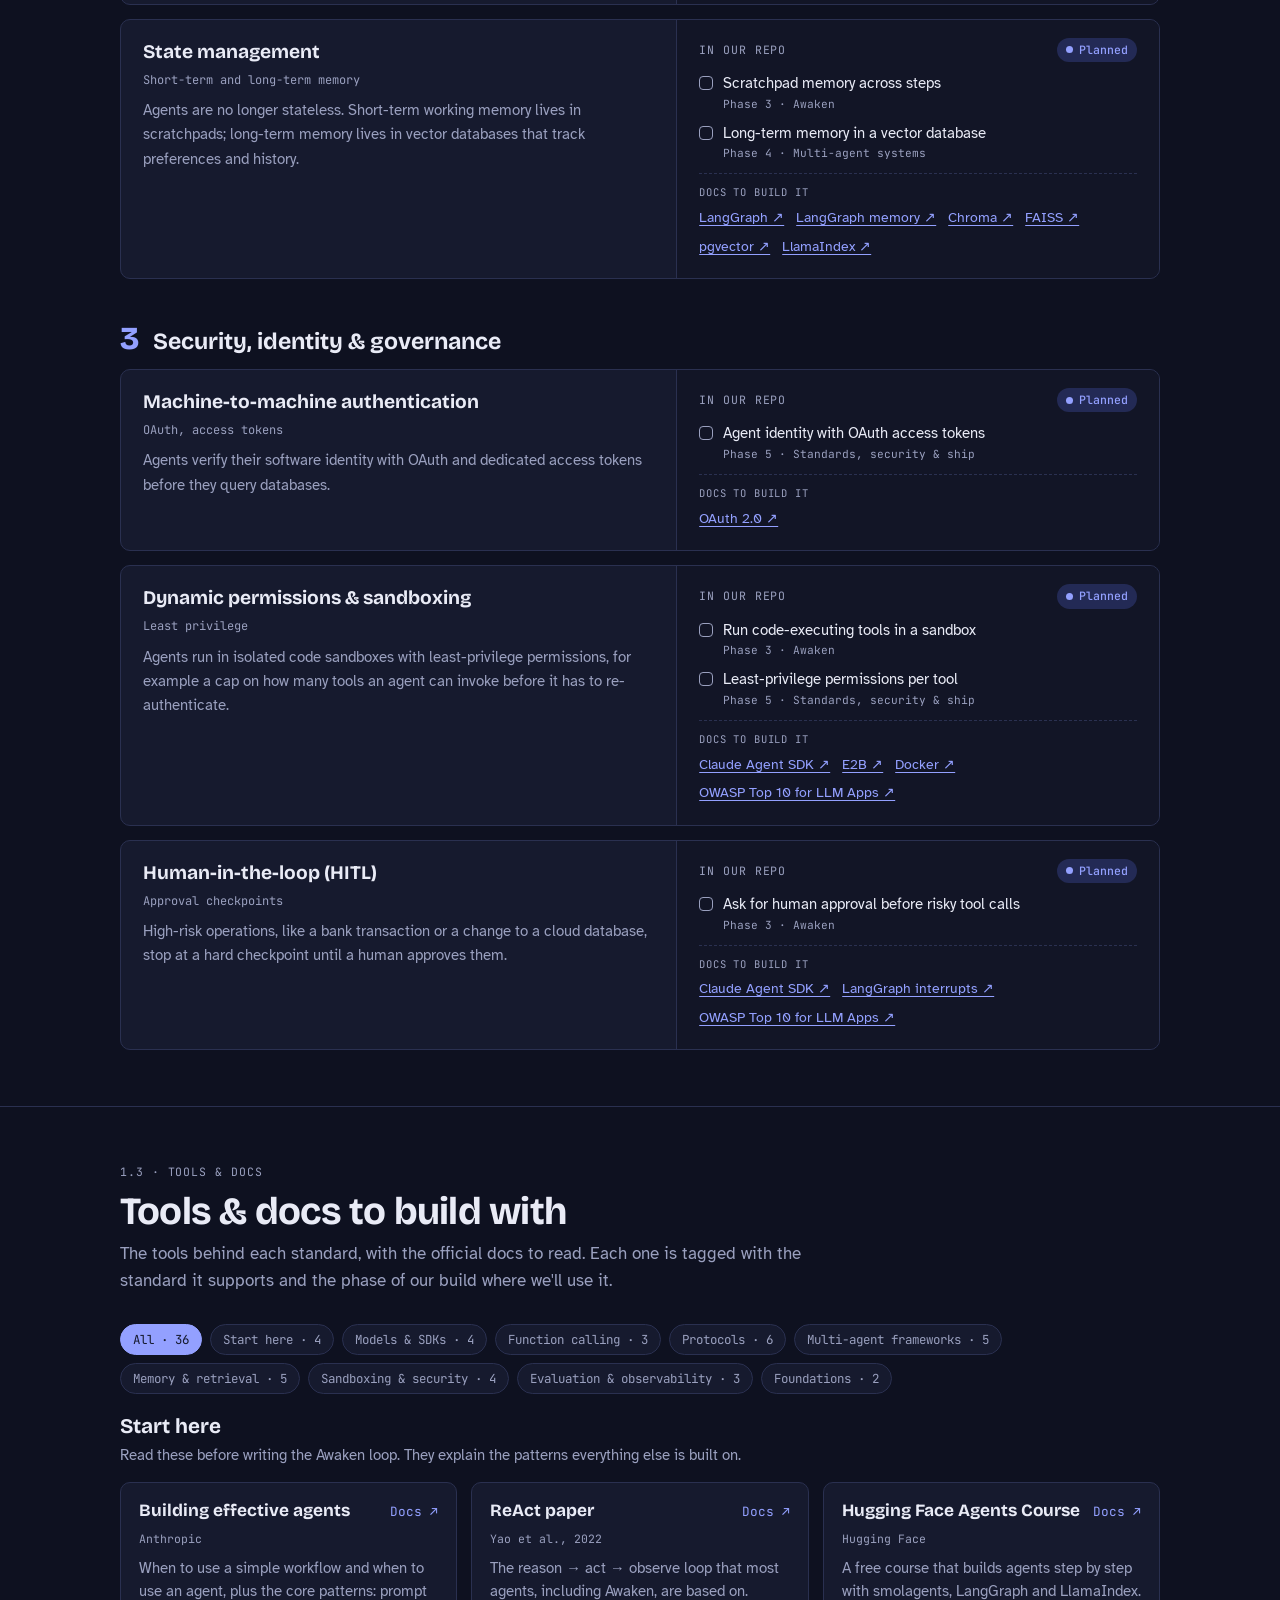
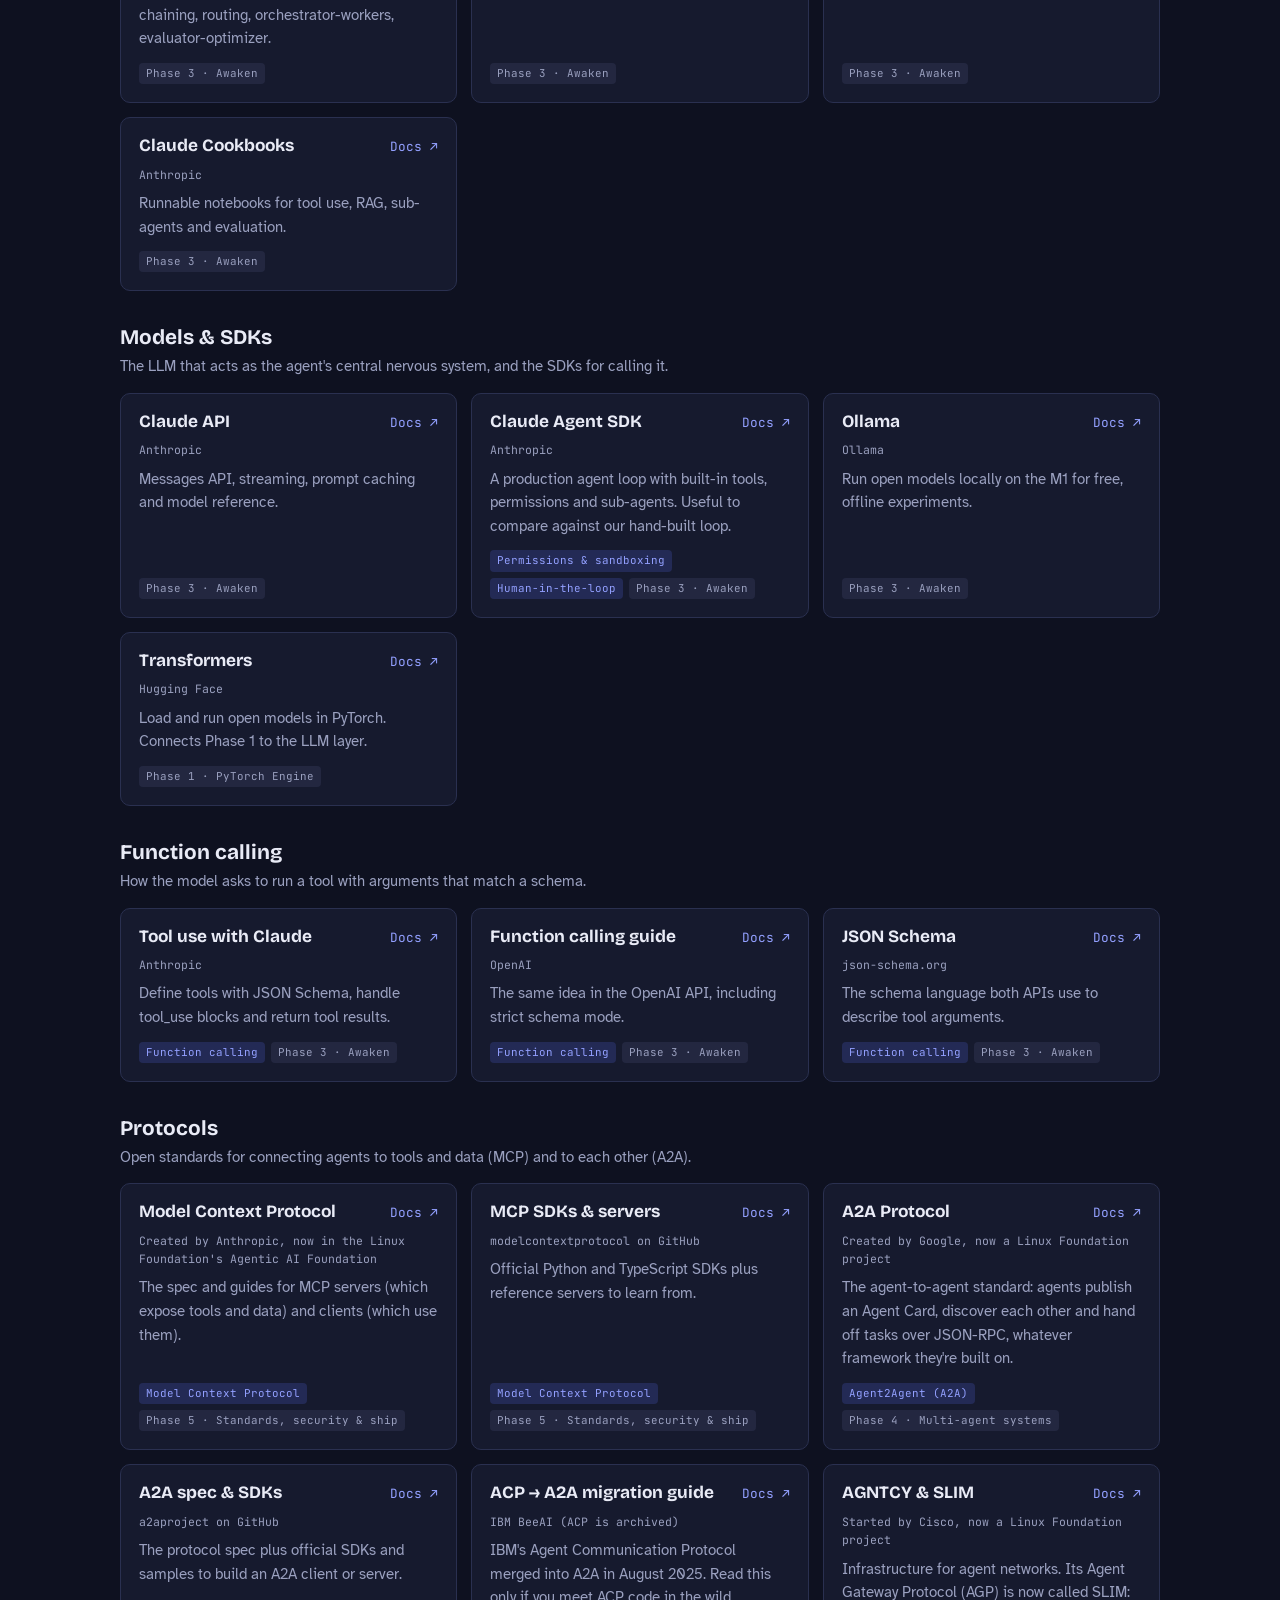
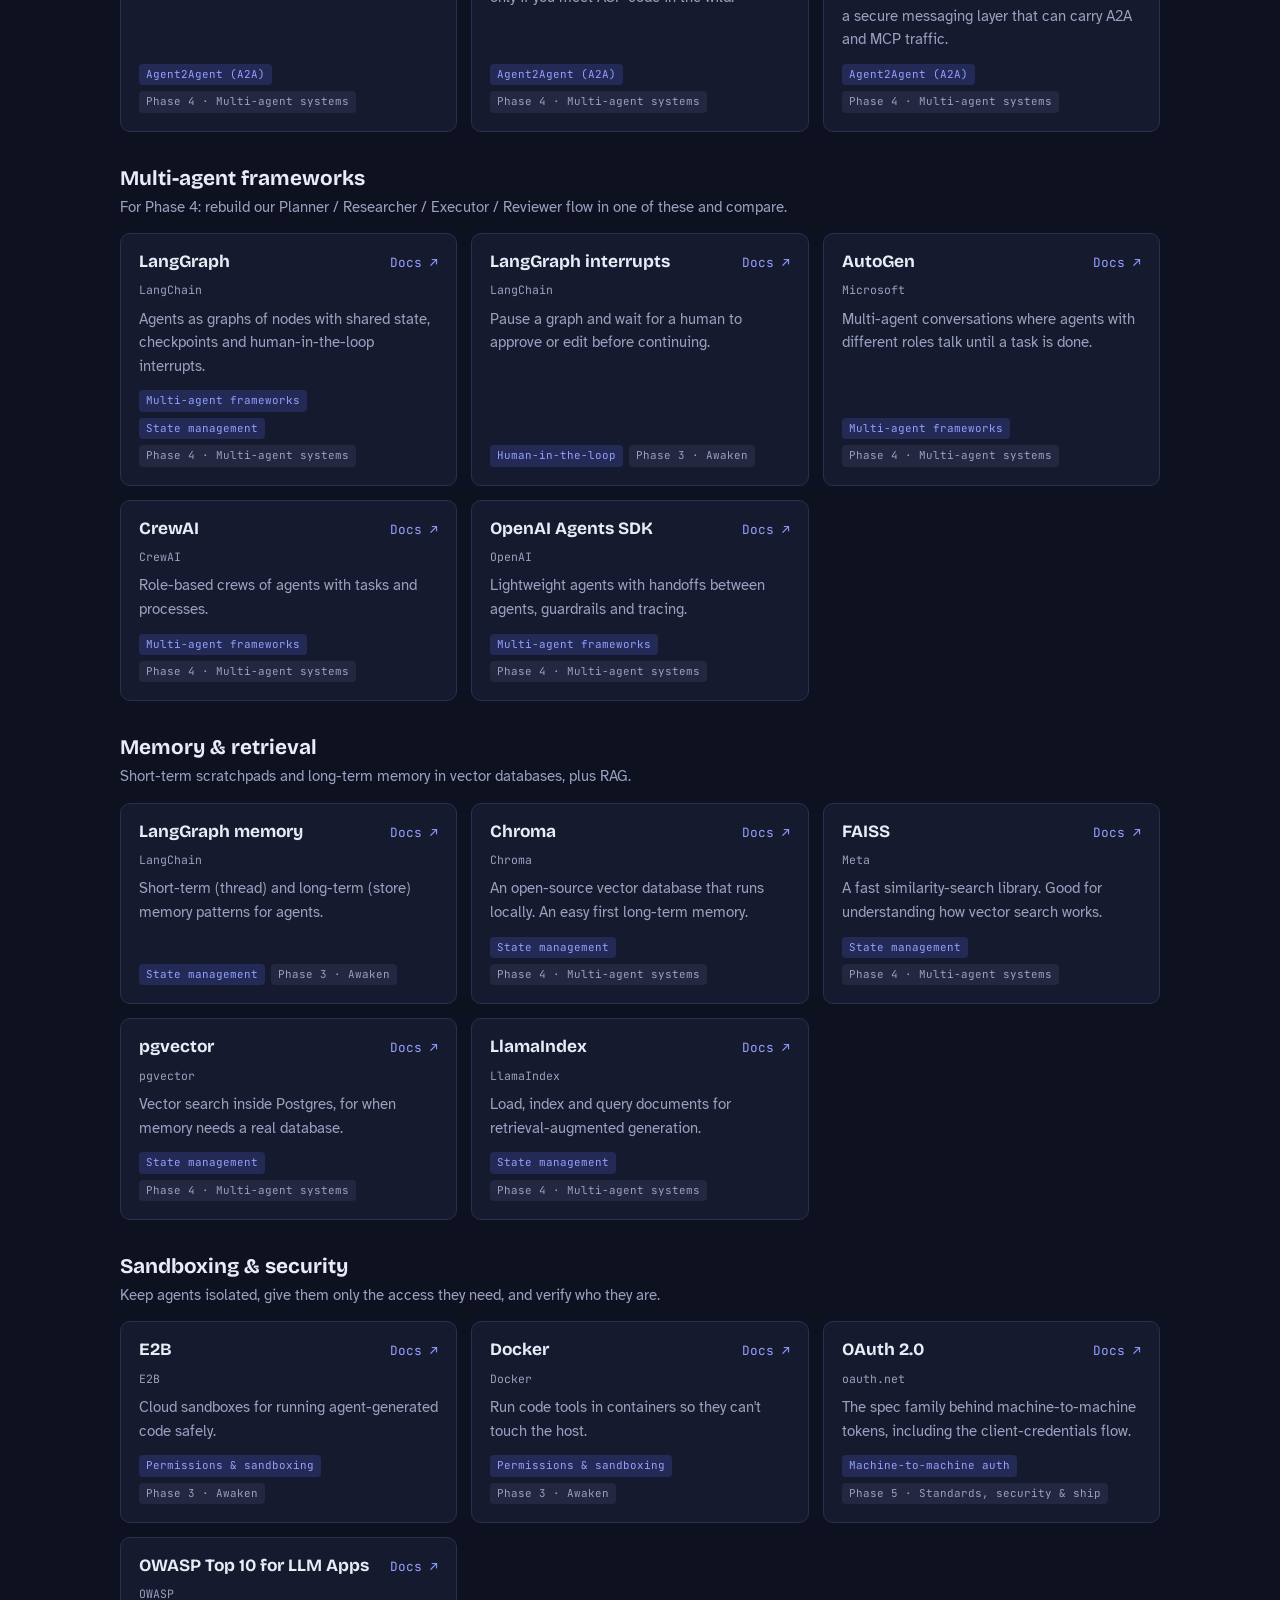
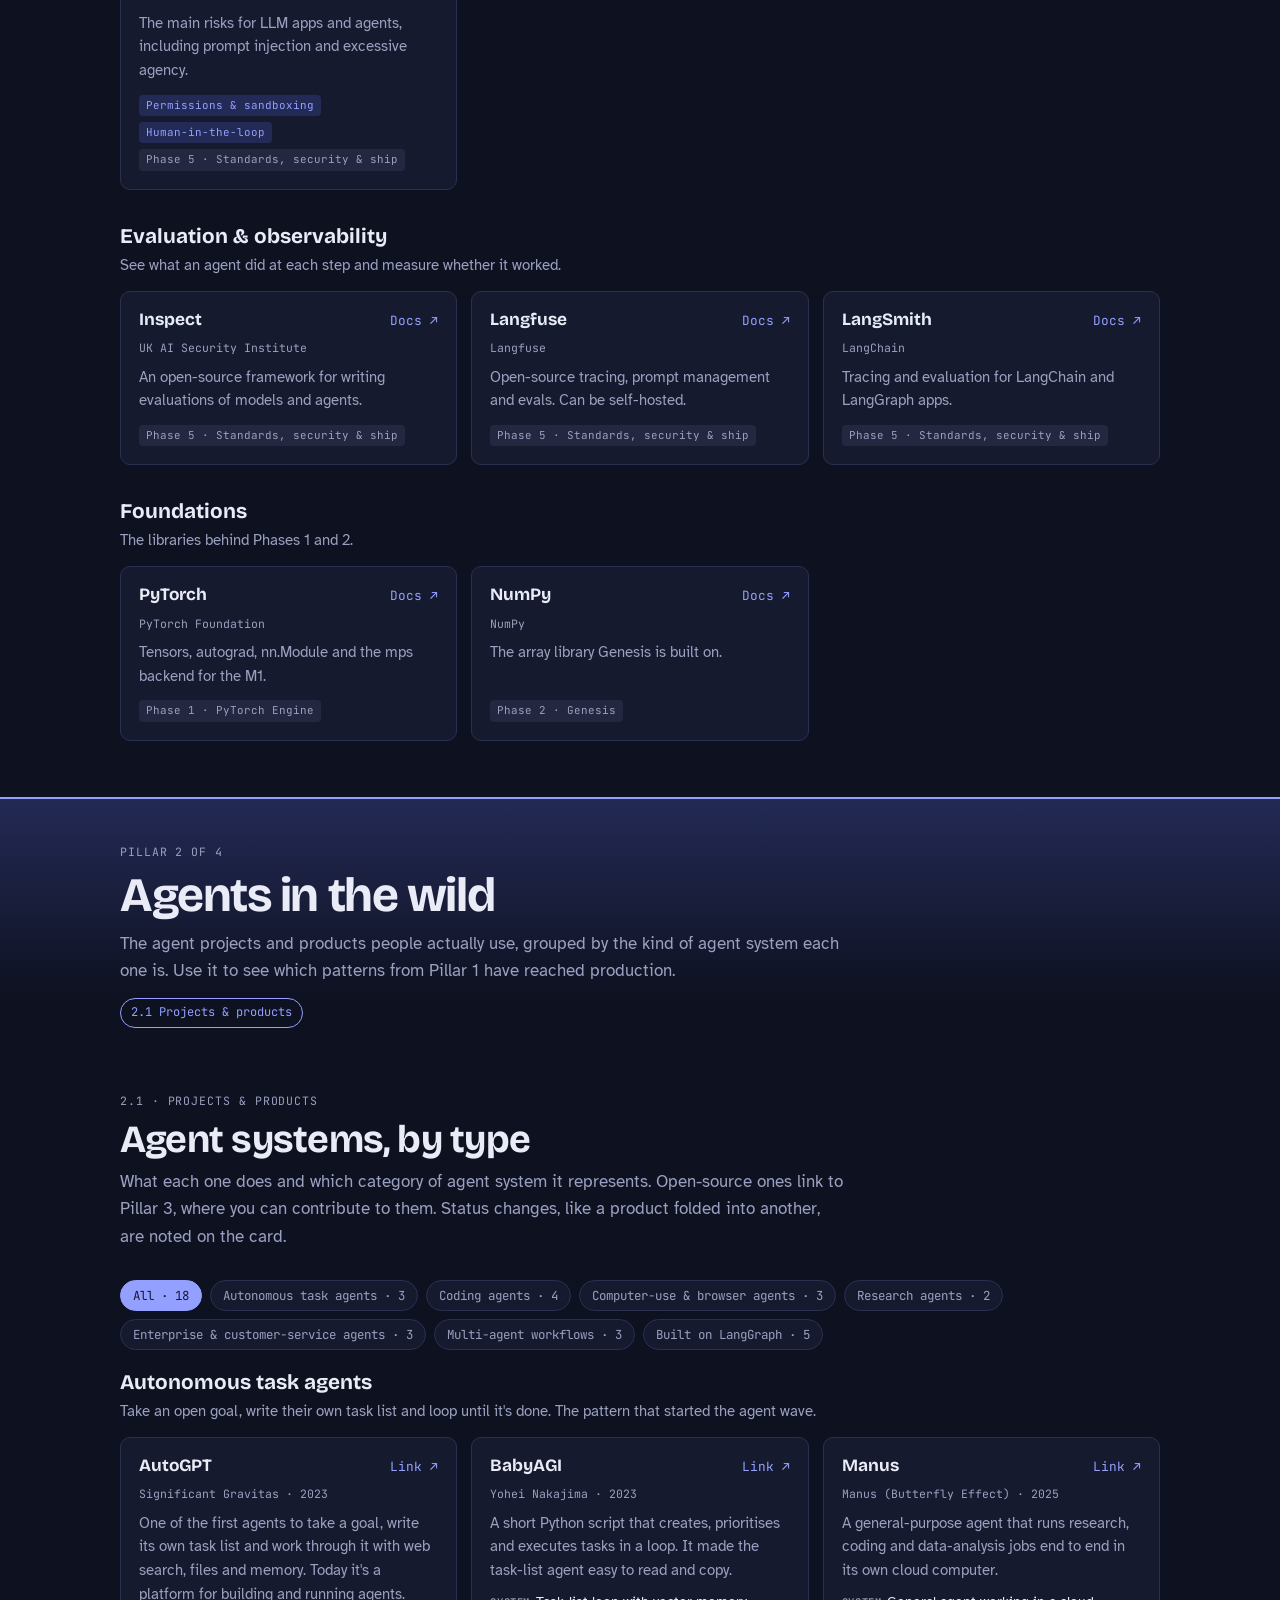
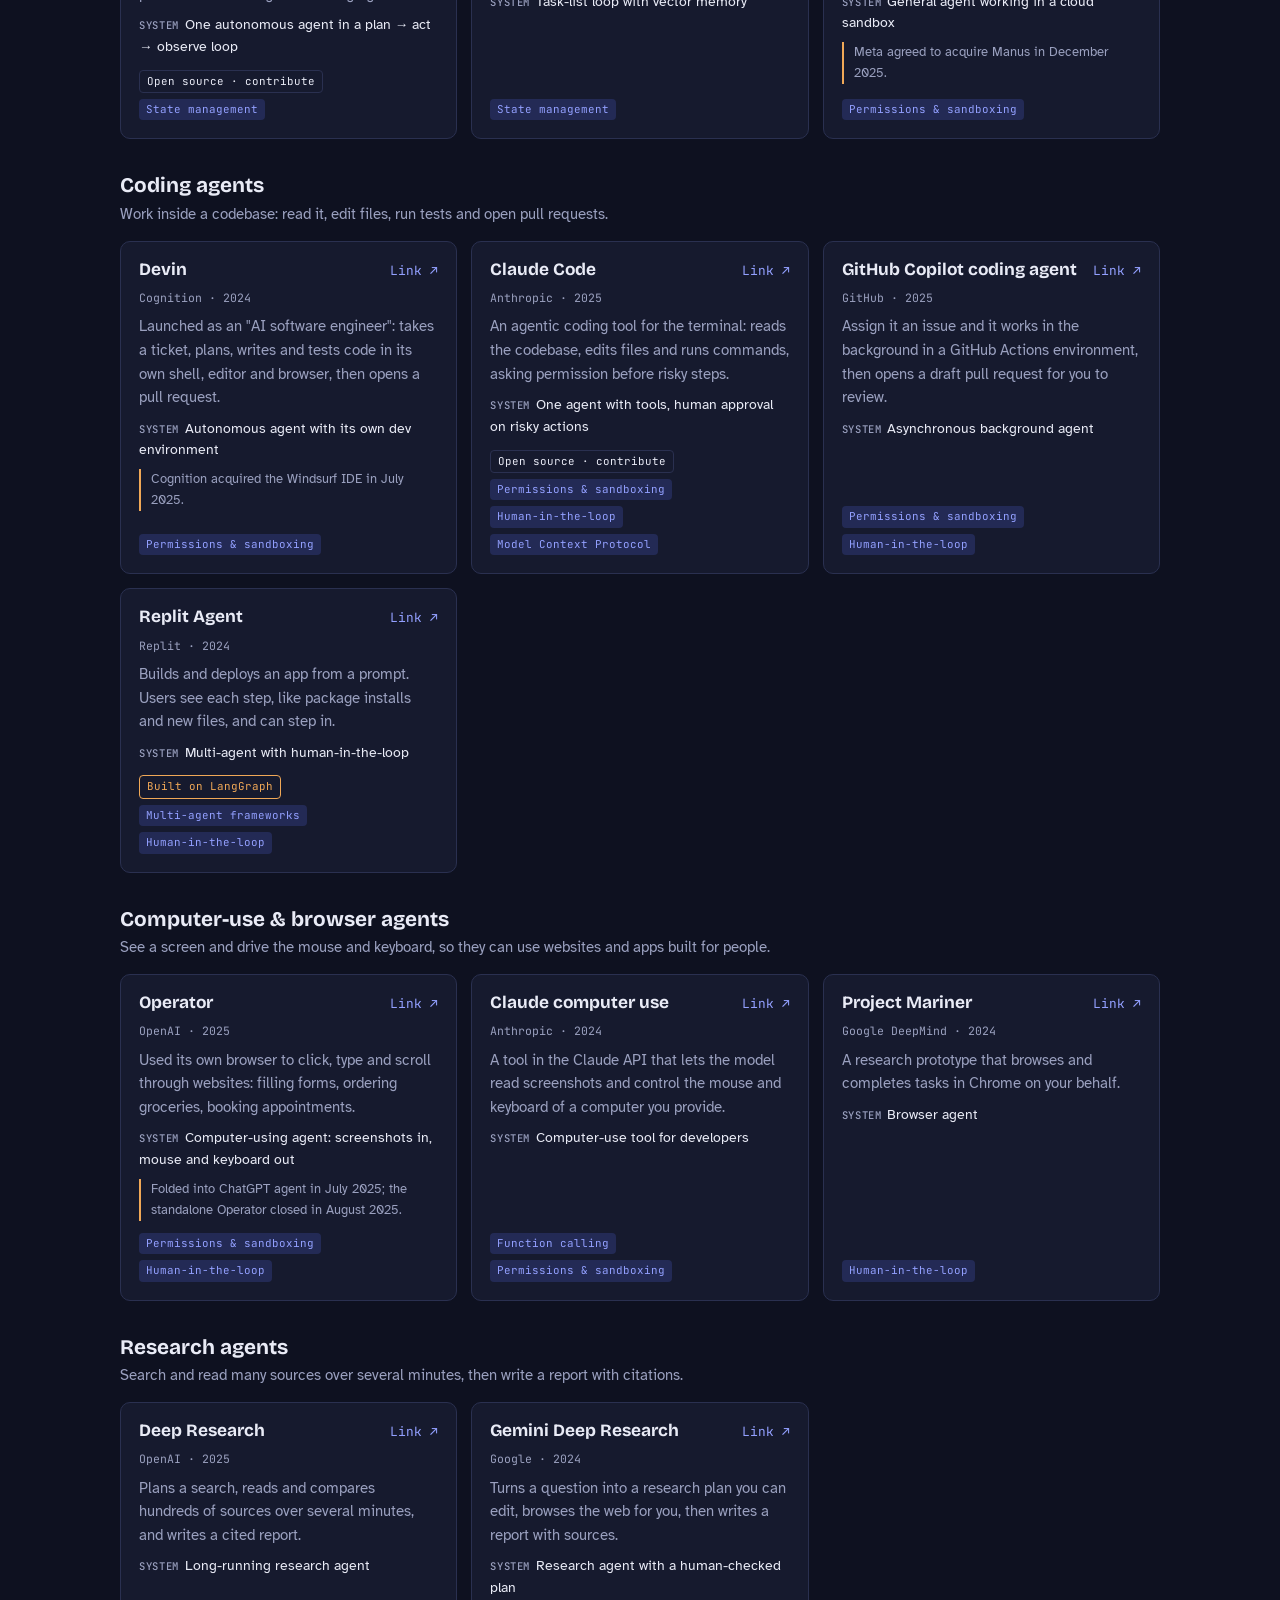
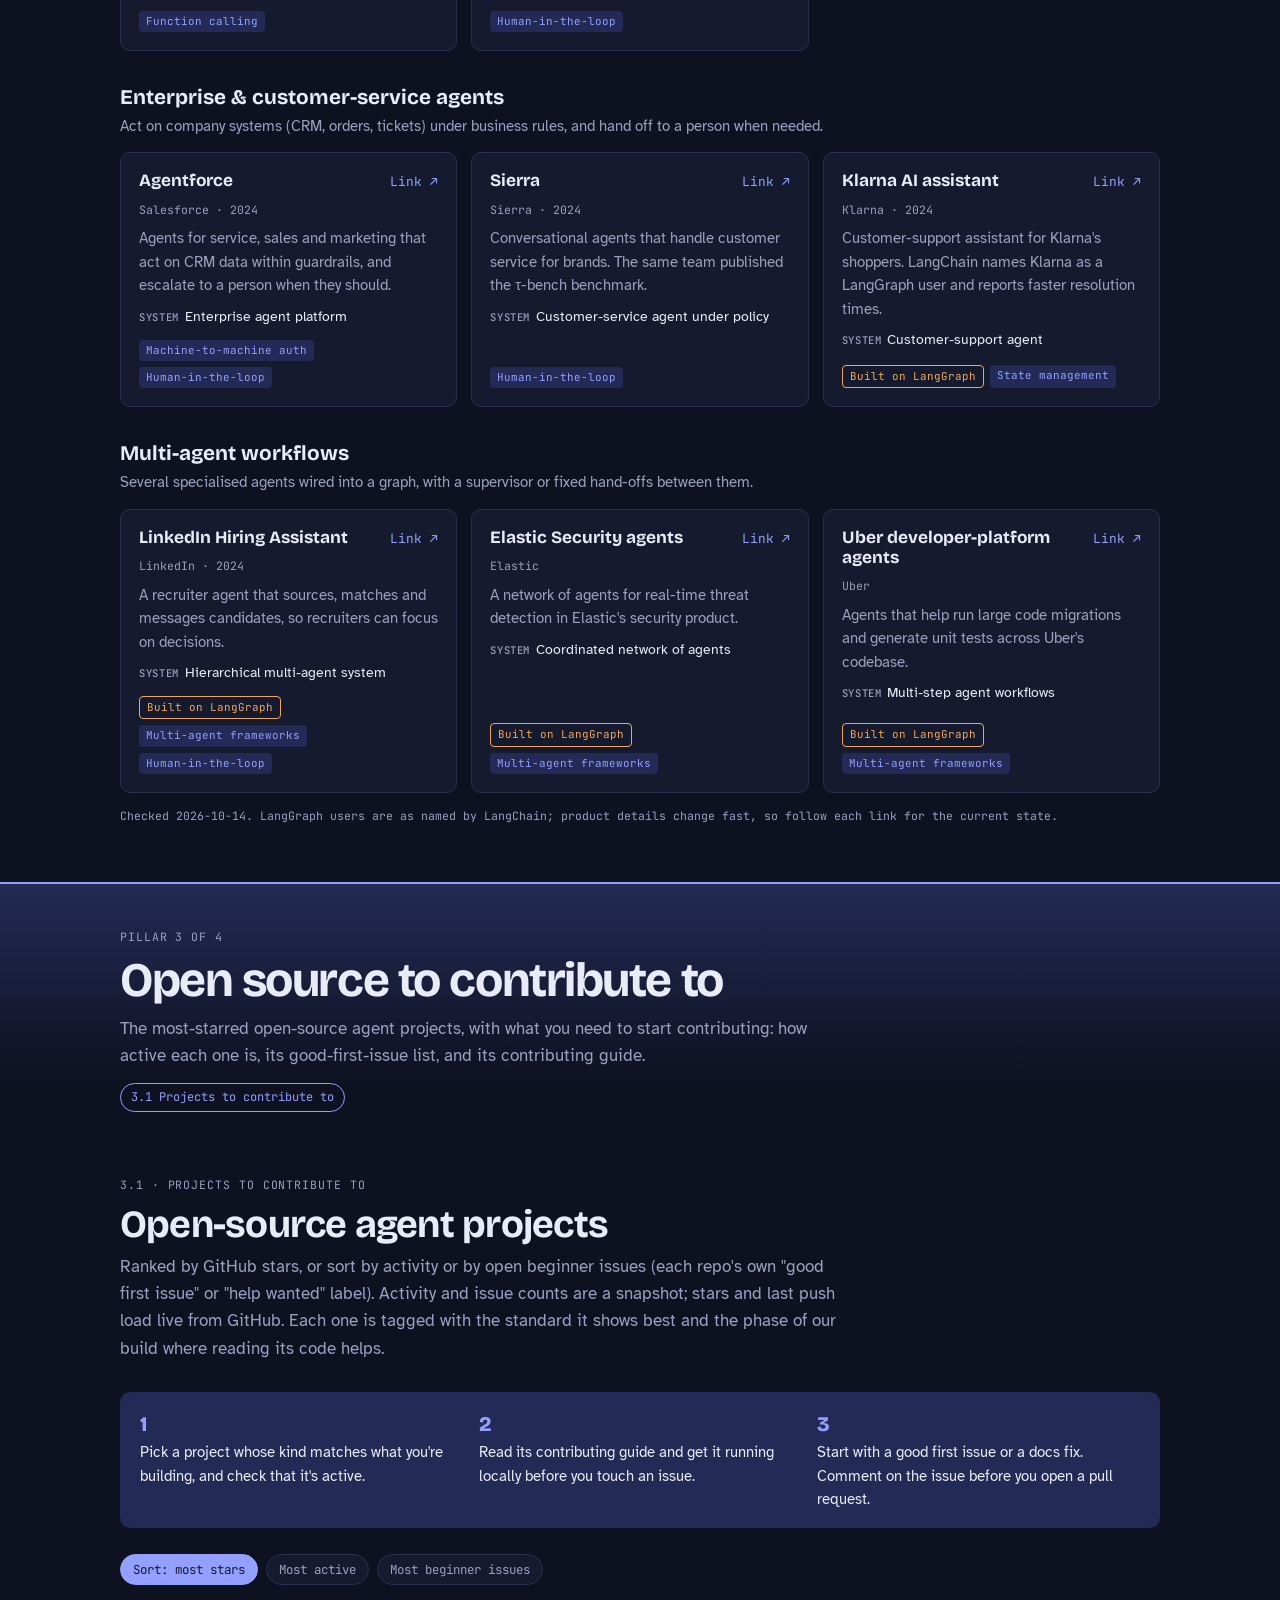
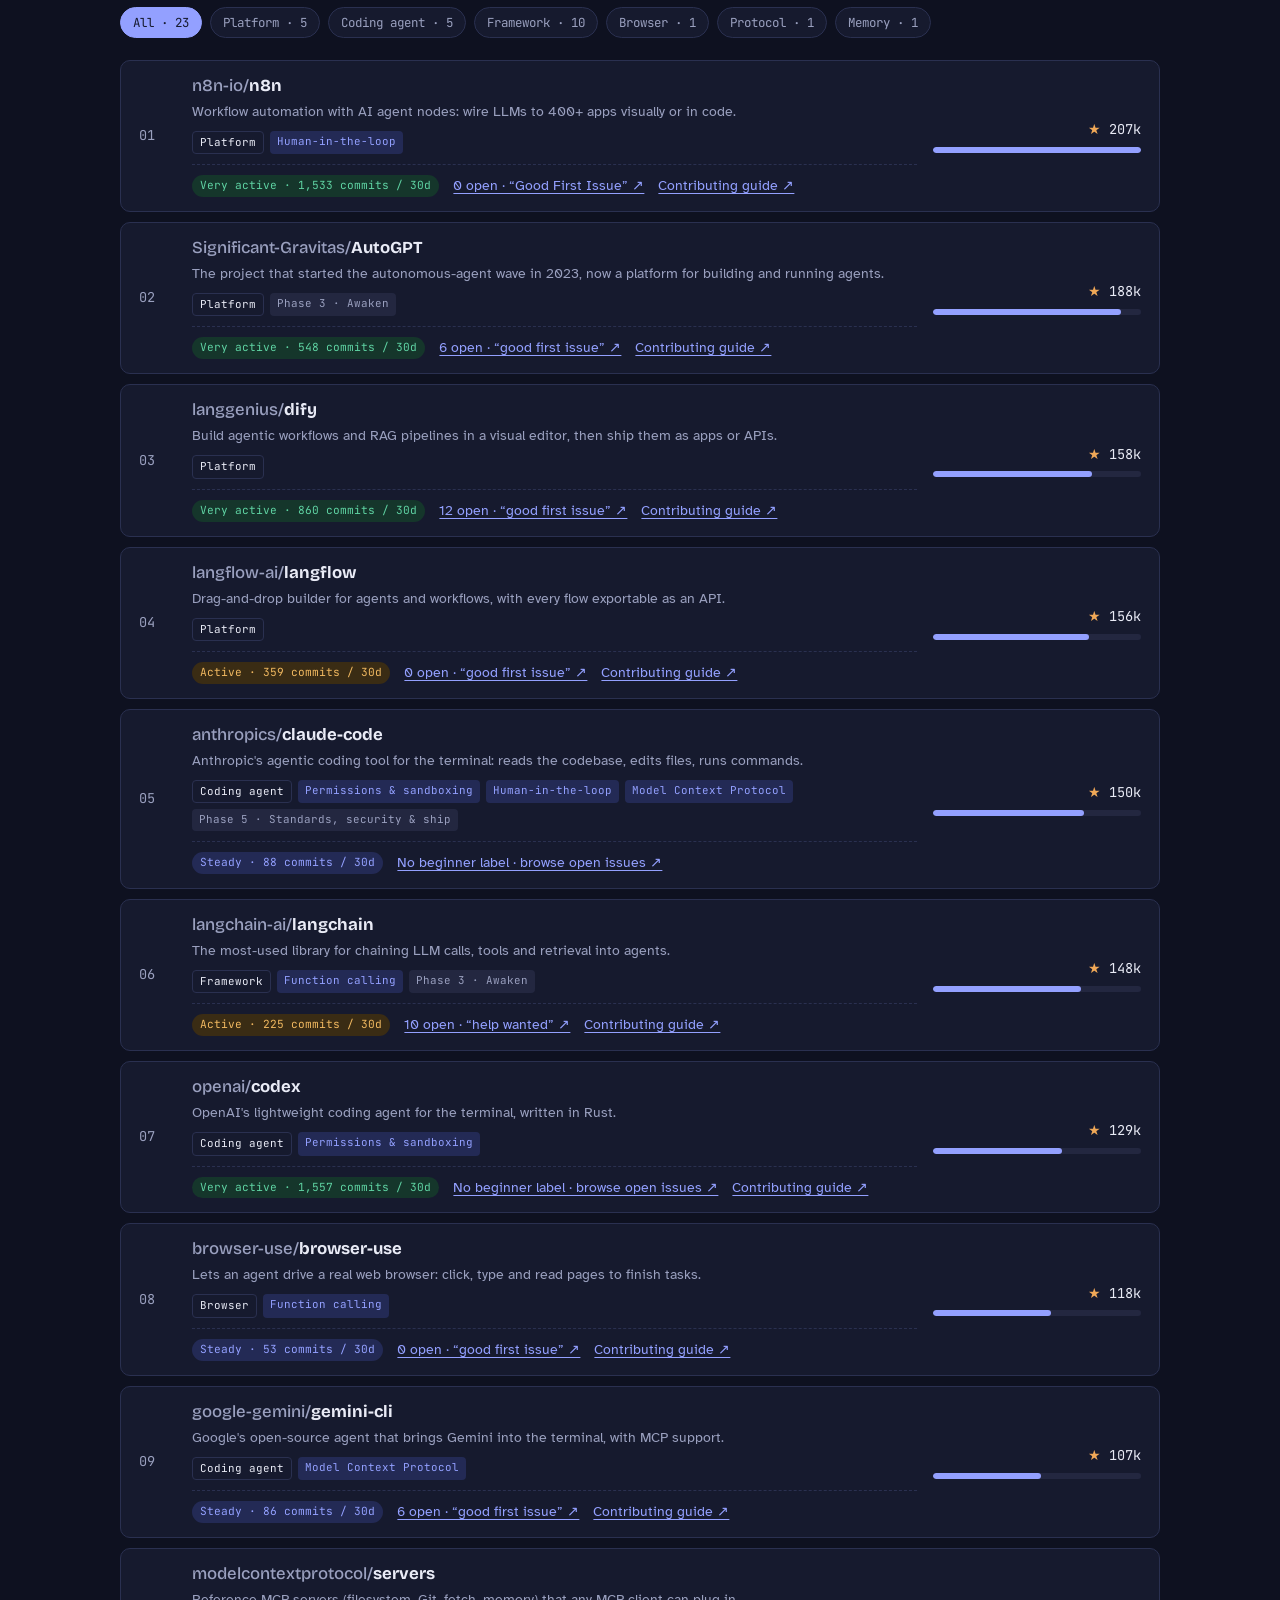
==== commit 9caf3fb1: "Restructured into four pillors" ====
--- a/workspace/NJRProjects/index.html
+++ b/workspace/NJRProjects/index.html
@@ -218,6 +218,44 @@
   .repo .bar i { display: block; height: 100%; border-radius: 3px; background: var(--accent); transition: width .6s ease; }
   .tag.k { color: var(--fg); border: 1px solid var(--line); }
 
+  /* four pillars: hero map + a header band opening each pillar */
+  .pillars { margin-top: 30px; display: grid; grid-template-columns: repeat(4, minmax(0, 1fr)); gap: 10px; }
+  @media (max-width: 900px) { .pillars { grid-template-columns: repeat(2, minmax(0, 1fr)); } }
+  @media (max-width: 480px) { .pillars { grid-template-columns: 1fr; } }
+  .pcard { display: flex; flex-direction: column; gap: 6px; padding: 14px 16px; background: var(--surface); border: 1px solid var(--line); border-radius: 10px; color: var(--fg); text-decoration: none; min-width: 0; transition: border-color .15s; }
+  .pcard:hover { border-color: var(--accent); }
+  .pcard .pn { font-family: var(--display); font-weight: 800; font-size: 1.5rem; color: var(--accent); line-height: 1; }
+  .pcard strong { font-family: var(--display); font-size: 1.05rem; line-height: 1.2; }
+  .pcard span:last-child { font-family: var(--mono); font-size: 0.7rem; color: var(--muted); line-height: 1.5; }
+  section.pillar { padding-block: 44px 8px; border-top: 2px solid var(--accent); background: linear-gradient(var(--accent-soft), transparent 85%); }
+  section.pillar .head { margin-bottom: 0; }
+  section.pillar h2 { font-size: clamp(2rem, 4.6vw, 3rem); letter-spacing: -0.03em; }
+  section.pillar + section.block { border-top: none; }
+  .subnav { display: flex; flex-wrap: wrap; gap: 8px; margin-top: 14px; }
+  .subnav a { font-family: var(--mono); font-size: 0.75rem; padding: 4px 10px; border-radius: 999px; border: 1px solid var(--accent); text-decoration: none; }
+  .subnav a:hover { background: var(--accent); color: var(--surface); }
+
+  /* 2.1 landscape */
+  .land .sys { font-size: 0.85rem; color: var(--fg); }
+  .land .sys b { font-family: var(--mono); font-size: 0.66rem; letter-spacing: 0.06em; text-transform: uppercase; color: var(--muted); font-weight: 500; margin-right: 6px; }
+  .land .note, .repo .note { font-size: 0.82rem; color: var(--muted); padding-left: 10px; border-left: 2px solid var(--signal); }
+  .tag.fw { color: var(--signal); border: 1px solid var(--signal); }
+
+  /* 3.1 contribution row under each repo */
+  .repo .contrib { display: flex; flex-wrap: wrap; align-items: center; gap: 6px 14px; margin-top: 10px; padding-top: 10px; border-top: 1px dashed var(--line); font-size: 0.85rem; }
+  .act { font-family: var(--mono); font-size: 0.7rem; padding: 2px 8px; border-radius: 999px; white-space: nowrap; }
+  .act.a4 { color: var(--done); background: var(--done-soft); }
+  .act.a3 { color: var(--progress); background: var(--progress-soft); }
+  .act.a2 { color: var(--accent); background: var(--accent-soft); }
+  .act.a1 { color: var(--idle); background: var(--idle-soft); }
+  .repo .contrib .push { font-family: var(--mono); font-size: 0.7rem; color: var(--muted); }
+  .start { margin: 0 0 26px; padding: 16px 20px; border-radius: 10px; background: var(--accent-soft); display: grid; grid-template-columns: repeat(3, minmax(0, 1fr)); gap: 16px; list-style: none; counter-reset: s; }
+  .start li { counter-increment: s; font-size: 0.92rem; }
+  .start li::before { content: counter(s); display: block; font-family: var(--display); font-weight: 800; color: var(--accent); font-size: 1.3rem; }
+  @media (max-width: 720px) { .start { grid-template-columns: 1fr; } }
+  .std.note { border-style: dashed; }
+  .std.note .ours a { font-size: 0.88rem; }
+
   /* R&D: experiments, papers, benchmarks */
   .rnd-sum { font-family: var(--mono); font-size: 0.8rem; color: var(--muted); margin: -8px 0 22px; }
   .exp { display: flex; flex-direction: column; gap: 10px; padding: 18px; background: var(--surface); border: 1px solid var(--line); border-radius: 10px; min-width: 0; }
@@ -286,11 +324,10 @@
   <div class="wrap">
     <a class="brand" href="#top">NJR<span>/</span>Projects</a>
     <nav aria-label="Sections">
-      <a href="#evolution">Evolution</a>
-      <a href="#standards">Standards</a>
-      <a href="#tools">Tools &amp; docs</a>
-      <a href="#repos">Top repos</a>
-      <a href="#rnd">R&amp;D</a>
+      <a href="#pillar-1">What it is</a>
+      <a href="#pillar-2">Landscape</a>
+      <a href="#pillar-3">Contribute</a>
+      <a href="#pillar-4">Our repo</a>
       <a href="plan.html">Plan</a>
       <a href="playground.html">Playground</a>
       <a class="cta" href="progress.html">Repo progress</a>
@@ -305,6 +342,13 @@
       <h1>The Evolution and Standards of <em>Agentic AI</em></h1>
       <div id="voice"></div>
       <p class="lede" style="margin-top:22px">AI has shifted from a passive, prompt-response framework into an autonomous, executing force known as <strong>agentic AI</strong>. Instead of only generating text or answering questions, agentic systems use large language models as a "central nervous system" to independently plan, use tools, collaborate with other agents, and run multi-step workflows.</p>
+
+      <nav class="pillars" aria-label="The four pillars of this site">
+        <a class="pcard" href="#pillar-1"><span class="pn">1</span><strong>What agentic AI is</strong><span>Evolution · Standards · Tools &amp; docs</span></a>
+        <a class="pcard" href="#pillar-2"><span class="pn">2</span><strong>Agents in the wild</strong><span>Projects &amp; products by type of agent system</span></a>
+        <a class="pcard" href="#pillar-3"><span class="pn">3</span><strong>Open source to contribute to</strong><span>Activity · Good first issues · Contributing guides</span></a>
+        <a class="pcard" href="#pillar-4"><span class="pn">4</span><strong>This repo's status</strong><span>Progress · R&amp;D</span></a>
+      </nav>
 
       <div class="matrix" id="matrix">
         <div class="mh">
@@ -318,10 +362,21 @@
     </div>
   </section>
 
+  <section class="block pillar" id="pillar-1">
+    <div class="wrap">
+      <div class="head">
+        <p class="label">Pillar 1 of 4</p>
+        <h2>What agentic AI is</h2>
+        <p>Where agents came from, the standards that define a good one in 2026, and the tools and docs that implement those standards.</p>
+      </div>
+      <nav class="subnav" aria-label="In pillar 1"><a href="#evolution">1.1 Evolution</a><a href="#standards">1.2 Standards</a><a href="#tools">1.3 Tools &amp; docs</a></nav>
+    </div>
+  </section>
+
   <section class="block" id="evolution">
     <div class="wrap">
       <div class="head">
-        <p class="label">Part 1</p>
+        <p class="label">1.1 · Evolution</p>
         <h2>The evolution of agentic AI</h2>
         <p>Four eras, from rigid rules to models that plan and act. Under each one: where our repo's work sits.</p>
       </div>
@@ -373,7 +428,7 @@
   <section class="block" id="standards">
     <div class="wrap">
       <div class="head">
-        <p class="label">Part 2</p>
+        <p class="label">1.2 · Standards</p>
         <h2>Current standards &amp; ecosystem</h2>
         <p>What an agentic system is expected to do in 2026. Next to each standard is what our repo does about it, pulled from the tasks in our build phases.</p>
       </div>
@@ -386,12 +441,22 @@
       <div class="group">
         <div class="group-h"><span class="gn">1</span><h3>Communication &amp; tool integration protocols</h3></div>
         <article class="std" id="std-mcp" data-std="mcp">
-          <div class="what"><h4>Model Context Protocol (MCP)</h4><span class="by">Pioneered by Anthropic</span><p>An open, plug-and-play architecture that lets LLMs safely read data from local files, connect to databases, and invoke software environments in a uniform way.</p></div>
+          <div class="what"><h4>Model Context Protocol (MCP)</h4><span class="by">Created by Anthropic (Nov 2024) · in the Linux Foundation's Agentic AI Foundation since Dec 2025</span><p>An open, plug-and-play architecture that lets LLMs safely read data from local files, connect to databases, and invoke software environments in a uniform way. MCP connects an agent to its tools and data.</p></div>
           <div class="ours"></div>
         </article>
-        <article class="std" id="std-acp" data-std="acp">
-          <div class="what"><h4>Agent Communication Protocol (ACP) &amp; AGP</h4><span class="by">Promoted by IBM and the Linux Foundation</span><p>REST- and gRPC-based enterprise protocols for how multi-agent swarms orchestrate data, signal one another, and transfer tasks across secure architectures.</p></div>
-          <div class="ours"></div>
+        <article class="std" id="std-a2a" data-std="a2a">
+          <div class="what"><h4>Agent2Agent Protocol (A2A)</h4><span class="by">Created by Google (Apr 2025) · a Linux Foundation project since Jun 2025</span><p>The standard for agents talking to other agents. Each agent publishes an Agent Card that describes its skills; other agents find it and hand it tasks over HTTP and JSON-RPC, with streamed updates for long jobs, whatever framework each side is built on. MCP connects an agent to tools; A2A connects agents to each other.</p></div>
+          <div class="ours"></div>
+        </article>
+        <article class="std note" id="std-acp">
+          <div class="what"><h4>What happened to ACP and AGP?</h4><span class="by">Checked October 2026</span><p><strong>ACP</strong> (Agent Communication Protocol), started by IBM's BeeAI team, merged into A2A under the Linux Foundation in August 2025. Its repo is archived and IBM published a migration guide.</p><p><strong>AGP</strong> (Agent Gateway Protocol) came from Cisco's AGNTCY project, not IBM. It has been renamed <strong>SLIM</strong>, a secure messaging layer that can carry A2A and MCP traffic. AGNTCY is now a Linux Foundation project too.</p><p>Watch the name clash: "ACP" today often means Zed's Agent Client Protocol, which connects coding agents to code editors.</p></div>
+          <div class="ours">
+            <span class="label">Sources</span>
+            <a href="https://research.ibm.com/projects/agent-communication-protocol" target="_blank" rel="noopener">IBM Research: ACP is now part of A2A ↗</a>
+            <a href="https://github.com/i-am-bee/beeai-platform/blob/main/docs/community-and-support/acp-a2a-migration-guide.mdx" target="_blank" rel="noopener">ACP → A2A migration guide ↗</a>
+            <a href="https://www.linuxfoundation.org/press/linux-foundation-launches-the-agent2agent-protocol-project-to-enable-secure-intelligent-communication-between-ai-agents" target="_blank" rel="noopener">Linux Foundation launches the A2A project ↗</a>
+            <a href="https://github.com/agntcy/slim" target="_blank" rel="noopener">AGNTCY SLIM (formerly AGP) ↗</a>
+          </div>
         </article>
         <article class="std" id="std-fcall" data-std="fcall">
           <div class="what"><h4>Function calling protocols</h4><span class="by">Formalized by OpenAI and the community</span><p>Predictable schema formats, like JSON, so agents don't hallucinate arguments when they trigger code execution.</p></div>
@@ -432,7 +497,7 @@
   <section class="block" id="tools">
     <div class="wrap">
       <div class="head">
-        <p class="label">Part 3</p>
+        <p class="label">1.3 · Tools &amp; docs</p>
         <h2>Tools &amp; docs to build with</h2>
         <p>The tools behind each standard, with the official docs to read. Each one is tagged with the standard it supports and the phase of our build where we'll use it.</p>
       </div>
@@ -441,36 +506,75 @@
     </div>
   </section>
 
+  <section class="block pillar" id="pillar-2">
+    <div class="wrap">
+      <div class="head">
+        <p class="label">Pillar 2 of 4</p>
+        <h2>Agents in the wild</h2>
+        <p>The agent projects and products people actually use, grouped by the kind of agent system each one is. Use it to see which patterns from Pillar 1 have reached production.</p>
+      </div>
+      <nav class="subnav" aria-label="In pillar 2"><a href="#landscape">2.1 Projects &amp; products</a></nav>
+    </div>
+  </section>
+
+  <section class="block" id="landscape">
+    <div class="wrap">
+      <div class="head">
+        <p class="label">2.1 · Projects &amp; products</p>
+        <h2>Agent systems, by type</h2>
+        <p>What each one does and which category of agent system it represents. Open-source ones link to Pillar 3, where you can contribute to them. Status changes, like a product folded into another, are noted on the card.</p>
+      </div>
+      <div class="filters" id="land-filters" role="group" aria-label="Filter by type of agent system"></div>
+      <div id="land-list"><p class="label">Loading projects…</p></div>
+      <p class="rnote" id="land-note"></p>
+    </div>
+  </section>
+
+  <section class="block pillar" id="pillar-3">
+    <div class="wrap">
+      <div class="head">
+        <p class="label">Pillar 3 of 4</p>
+        <h2>Open source to contribute to</h2>
+        <p>The most-starred open-source agent projects, with what you need to start contributing: how active each one is, its good-first-issue list, and its contributing guide.</p>
+      </div>
+      <nav class="subnav" aria-label="In pillar 3"><a href="#repos">3.1 Projects to contribute to</a></nav>
+    </div>
+  </section>
+
   <section class="block" id="repos">
     <div class="wrap">
       <div class="head">
-        <p class="label">Part 4</p>
-        <h2>Most-starred agentic AI repos</h2>
-        <p>The open-source agent projects with the most GitHub stars, ranked live. Read their code to see how the standards above are built in practice. Each one is tagged with the standard it shows best and the phase of our build where it helps.</p>
-      </div>
+        <p class="label">3.1 · Projects to contribute to</p>
+        <h2>Open-source agent projects</h2>
+        <p>Ranked by GitHub stars, or sort by activity or by open beginner issues (each repo's own "good first issue" or "help wanted" label). Activity and issue counts are a snapshot; stars and last push load live from GitHub. Each one is tagged with the standard it shows best and the phase of our build where reading its code helps.</p>
+      </div>
+      <ol class="start">
+        <li>Pick a project whose kind matches what you're building, and check that it's active.</li>
+        <li>Read its contributing guide and get it running locally before you touch an issue.</li>
+        <li>Start with a good first issue or a docs fix. Comment on the issue before you open a pull request.</li>
+      </ol>
+      <div class="filters" id="repo-sort" role="group" aria-label="Sort projects"></div>
       <div class="filters" id="repo-filters" role="group" aria-label="Filter repos by kind"></div>
       <ol class="rlist" id="repo-list"><li class="label">Loading repos…</li></ol>
       <p class="rnote" id="repo-note"></p>
     </div>
   </section>
 
-  <section class="block" id="rnd">
+  <section class="block pillar" id="pillar-4">
     <div class="wrap">
       <div class="head">
-        <p class="label">Part 5</p>
-        <h2>R&amp;D: research and our experiments</h2>
-        <p>The questions we're testing as we build, and the research behind them. Each experiment links to the papers it builds on and to the phase where we'll run it. The benchmarks are how the field measures agents, and how we'll measure ours.</p>
-      </div>
-      <p class="rnd-sum" id="rnd-sum"></p>
-      <div class="filters" id="rnd-filters" role="group" aria-label="Filter R&amp;D"></div>
-      <div id="rnd-list"><p class="label">Loading R&amp;D…</p></div>
-    </div>
-  </section>
-
-  <section class="block">
+        <p class="label">Pillar 4 of 4</p>
+        <h2>This repo's status</h2>
+        <p>What NJR and SA have built so far, measured against the standards in Pillar 1, and the experiments we're running along the way. The full tracker is the Repo progress page.</p>
+      </div>
+      <nav class="subnav" aria-label="In pillar 4"><a href="#status">4.1 Status</a><a href="#rnd">4.2 R&amp;D</a><a href="#progress.html">Repo progress page →</a></nav>
+    </div>
+  </section>
+
+  <section class="block" id="status">
     <div class="wrap band">
       <div>
-        <p class="label">Our repo</p>
+        <p class="label">4.1 · Status</p>
         <h2 style="margin-top:8px">Building toward the standards</h2>
         <p>We're building every layer by hand: a neuron first, then an agent loop, then multiple agents, then the protocols and safeguards above. The full tracker has every phase, task, contribution and commit.</p>
         <a class="btn" href="progress.html">Open repo progress →</a>
@@ -479,6 +583,20 @@
       <div class="goals" id="goals"></div>
     </div>
   </section>
+
+  <section class="block" id="rnd">
+    <div class="wrap">
+      <div class="head">
+        <p class="label">4.2 · R&amp;D</p>
+        <h2>R&amp;D: research and our experiments</h2>
+        <p>The questions we're testing as we build, and the research behind them. Each experiment links to the papers it builds on and to the phase where we'll run it. The benchmarks are how the field measures agents, and how we'll measure ours.</p>
+      </div>
+      <p class="rnd-sum" id="rnd-sum"></p>
+      <div class="filters" id="rnd-filters" role="group" aria-label="Filter R&amp;D"></div>
+      <div id="rnd-list"><p class="label">Loading R&amp;D…</p></div>
+    </div>
+  </section>
+
 </main>
 
 <footer>
@@ -616,7 +734,23 @@
     if (!repos.length) { $("repo-list").innerHTML = ""; return; }
     const fmt = (n) => n >= 1000 ? (n / 1000).toFixed(n >= 100000 ? 0 : 1).replace(/\.0$/, "") + "k" : String(n);
     const kinds = [...new Set(repos.map((r) => r.kind))];
-    let active = "all";
+    let active = "all", sort = "stars";
+    // activity level from commits on the default branch in the 30 days before contrib_as_of
+    const ACT = [[500, "a4", "Very active"], [100, "a3", "Active"], [20, "a2", "Steady"], [0, "a1", "Quiet"]];
+    const act = (r) => ACT.find(([n]) => (r.commits30 || 0) >= n);
+    const ago = (iso) => { const d = Math.floor((Date.now() - new Date(iso)) / 864e5); return d <= 0 ? "today" : d === 1 ? "yesterday" : `${d} days ago`; };
+    const contrib = (r) => {
+      const [, cls, label] = act(r);
+      const q = r.label ? `https://github.com/${r.repo}/issues?q=${encodeURIComponent(`is:issue is:open label:"${r.label}"`)}` : `https://github.com/${r.repo}/issues`;
+      // repos name their beginner label differently ("good first issue", "help wanted"); show the repo's own label
+      const gfi = r.label ? `${r.gfi || 0} open · “${r.label}” ↗` : "No beginner label · browse open issues ↗";
+      return `<div class="contrib">
+          ${r.archived ? `<span class="act a1">Archived · read-only</span>` : `<span class="act ${cls}" title="${(r.commits30 || 0).toLocaleString()} commits in the 30 days before ${esc(tools.contrib_as_of)}">${label} · ${(r.commits30 || 0).toLocaleString()} commits / 30d</span>
+          <a href="${esc(q)}" target="_blank" rel="noopener">${esc(gfi)}</a>`}
+          ${r.contrib ? `<a href="${esc(r.contrib)}" target="_blank" rel="noopener">Contributing guide ↗</a>` : ""}
+          ${r.pushed ? `<span class="push">last push ${ago(r.pushed)}</span>` : ""}
+        </div>${r.note ? `<p class="note" style="margin-top:8px">${esc(r.note)}</p>` : ""}`;
+    };
 
     const row = (r, i, top) => {
       const [own, name] = r.repo.split("/");
@@ -626,6 +760,7 @@
           <div class="rn"><h4><a href="https://github.com/${esc(r.repo)}" target="_blank" rel="noopener"><span class="own">${esc(own)}/</span>${esc(name)}</a></h4></div>
           <p>${esc(r.what)}</p>
           <div class="tags"><span class="tag k">${esc(r.kind)}</span>${(r.std || []).map((k) => `<a class="tag s" href="#std-${esc(k)}">${esc(names[k] || k)}</a>`).join("")}${r.phase && phaseName[r.phase] ? `<a class="tag ph" href="progress.html#phases">${esc(phaseName[r.phase])}</a>` : ""}</div>
+          ${contrib(r)}
         </div>
         <div class="st" title="${r.stars.toLocaleString()} stars${r.live ? "" : " (snapshot)"}">
           <span class="num"><b aria-hidden="true">★</b> ${fmt(r.stars)}</span>
@@ -634,14 +769,17 @@
       </li>`;
     };
     const draw = () => {
-      repos.sort((a, b) => b.stars - a.stars);
-      const top = repos[0].stars;
+      const key = { stars: (r) => r.stars, active: (r) => r.archived ? -1 : r.commits30 || 0, gfi: (r) => r.archived ? -1 : r.gfi || 0 }[sort];
+      repos.sort((a, b) => key(b) - key(a) || b.stars - a.stars);
+      const top = Math.max(...repos.map((r) => r.stars));
       $("repo-list").innerHTML = repos.filter((r) => active === "all" || r.kind === active).map((r) => row(r, repos.indexOf(r), top)).join("");
       $("repo-filters").querySelectorAll("button").forEach((b) => b.setAttribute("aria-pressed", String(b.dataset.kind === active)));
+      $("repo-sort").querySelectorAll("button").forEach((b) => b.setAttribute("aria-pressed", String(b.dataset.sort === sort)));
       const live = repos.filter((r) => r.live).length;
       $("repo-note").textContent = live === repos.length ? `★ live from GitHub · ${repos.length} repos`
         : live ? `★ live from GitHub for ${live} of ${repos.length} repos · the rest as of ${tools.repos_as_of}`
         : `★ as of ${tools.repos_as_of} · live counts load from GitHub when available`;
+      $("repo-note").textContent += ` · activity and issue counts as of ${tools.contrib_as_of}`;
     };
     $("repo-filters").innerHTML = [`<button type="button" data-kind="all">All · ${repos.length}</button>`]
       .concat(kinds.map((k) => `<button type="button" data-kind="${esc(k)}">${esc(k)} · ${repos.filter((r) => r.kind === k).length}</button>`)).join("");
@@ -649,22 +787,63 @@
       const b = e.target.closest("button");
       if (b) { active = b.dataset.kind; draw(); }
     });
+    $("repo-sort").innerHTML = [["stars", "Sort: most stars"], ["active", "Most active"], ["gfi", "Most beginner issues"]]
+      .map(([k, t]) => `<button type="button" data-sort="${k}">${t}</button>`).join("");
+    $("repo-sort").addEventListener("click", (e) => {
+      const b = e.target.closest("button");
+      if (b) { sort = b.dataset.sort; draw(); }
+    });
     draw();
 
-    const KEY = "njr-repo-stars", TTL = 6 * 3600 * 1000;
+    const KEY = "njr-repo-stars-v2", TTL = 6 * 3600 * 1000;
     let cache = {};
     try { cache = JSON.parse(localStorage.getItem(KEY)) || {}; } catch (_) {}
     const fresh = cache.t && Date.now() - cache.t < TTL ? cache.stars || {} : null;
-    const apply = (stars) => { repos.forEach((r) => { if (stars[r.repo] > 0) { r.stars = stars[r.repo]; r.live = true; } }); draw(); };
-    if (fresh) return apply(fresh);
+    const apply = (stars, pushed = {}) => { repos.forEach((r) => { if (stars[r.repo] > 0) { r.stars = stars[r.repo]; r.live = true; } if (pushed[r.repo]) r.pushed = pushed[r.repo]; }); draw(); };
+    if (fresh) return apply(fresh, cache.pushed || {});
     Promise.all(repos.map((r) => fetch(`https://api.github.com/repos/${r.repo}`)
-      .then((res) => res.ok ? res.json() : null).then((j) => [r.repo, j && j.stargazers_count]).catch(() => [r.repo, null])))
-      .then((pairs) => {
-        const stars = Object.fromEntries(pairs.filter((p) => p[1] > 0));
-        if (!Object.keys(stars).length) return;
-        apply(stars);
-        try { localStorage.setItem(KEY, JSON.stringify({ t: Date.now(), stars })); } catch (_) {}
+      .then((res) => res.ok ? res.json() : null).then((j) => [r.repo, j && j.stargazers_count, j && j.pushed_at]).catch(() => [r.repo, null, null])))
+      .then((rows) => {
+        const ok = rows.filter((p) => p[1] > 0);
+        const stars = Object.fromEntries(ok.map((p) => [p[0], p[1]])), pushed = Object.fromEntries(ok.map((p) => [p[0], p[2]]));
+        if (!ok.length) return;
+        apply(stars, pushed);
+        try { localStorage.setItem(KEY, JSON.stringify({ t: Date.now(), stars, pushed })); } catch (_) {}
       });
+  }
+
+  // ---- 2.1 landscape: projects & products grouped by type of agent system (tools.json → landscape)
+  function renderLandscape(tools, data) {
+    const L = tools.landscape || {}, cats = L.categories || [], items = L.items || [];
+    const names = data.standards || {};
+    const inRepos = new Set((tools.repos || []).map((r) => r.repo));
+    const card = (x) => `<article class="tool land">
+        <div class="th"><h4>${esc(x.name)}</h4><a class="go" href="${esc(x.link)}" target="_blank" rel="noopener" aria-label="${esc(x.name)} link">Link ↗</a></div>
+        <span class="by">${esc(x.by)}${x.year ? ` · ${x.year}` : ""}</span>
+        <p>${esc(x.what)}</p>
+        <p class="sys"><b>System</b>${esc(x.system)}</p>
+        ${x.note ? `<p class="note">${esc(x.note)}</p>` : ""}
+        <div class="tags">${x.built ? `<span class="tag fw">Built on ${esc(x.built)}</span>` : ""}${x.oss && inRepos.has(x.oss) ? `<a class="tag k" href="#repos" data-oss="${esc(x.oss)}">Open source · contribute</a>` : ""}${(x.std || []).map((k) => `<a class="tag s" href="#std-${esc(k)}">${esc(names[k] || k)}</a>`).join("")}</div>
+      </article>`;
+    let active = "all";
+    const pick = (c) => items.filter((x) => x.cat === c.id && (active === "all" || active === c.id || (active.startsWith("fw:") && x.built === active.slice(3))));
+    const draw = () => {
+      $("land-list").innerHTML = cats.map((c) => [c, pick(c)]).filter(([, xs]) => xs.length).map(([c, xs]) => `<div class="tcat">
+          <div class="tcat-h"><h3>${esc(c.name)}</h3><p>${esc(c.blurb)}</p></div>
+          <div class="tgrid">${xs.map(card).join("")}</div>
+        </div>`).join("");
+      $("land-filters").querySelectorAll("button").forEach((b) => b.setAttribute("aria-pressed", String(b.dataset.f === active)));
+    };
+    const fws = [...new Set(items.map((x) => x.built).filter(Boolean))];
+    $("land-filters").innerHTML = [`<button type="button" data-f="all">All · ${items.length}</button>`]
+      .concat(cats.map((c) => `<button type="button" data-f="${esc(c.id)}">${esc(c.name)} · ${items.filter((x) => x.cat === c.id).length}</button>`))
+      .concat(fws.map((f) => `<button type="button" data-f="fw:${esc(f)}">Built on ${esc(f)} · ${items.filter((x) => x.built === f).length}</button>`)).join("");
+    $("land-filters").addEventListener("click", (e) => {
+      const b = e.target.closest("button");
+      if (b) { active = b.dataset.f; draw(); }
+    });
+    $("land-note").textContent = `Checked ${L.as_of || ""}. LangGraph users are as named by LangChain; product details change fast, so follow each link for the current state.`;
+    draw();
   }
 
   // ---- R&D: our experiments, the papers they build on, and the benchmarks (tools.json → research)
@@ -762,7 +941,7 @@
       pulse ? { kind: "observe", text: `${pulse.total} commits · latest "${pulse.last?.msg}", ${pulse.last?.when}.`, speech: `The repo has ${pulse.total} commits. The latest one landed ${pulse.last?.when}.` }
             : { kind: "observe", text: "GitHub didn't answer. I'll carry on with what I know.", speech: "GitHub didn't answer, so I'll carry on with what I know." },
       { kind: "review", text: `The world is in era 4, agentic AI. We're still building toward it: ${current ? `phase ${(data.phases || []).indexOf(current) + 1}, ${current.name}, is in progress` : "every phase is done"}.` },
-      { kind: "say", text: "I track how one hand-built neuron becomes a team of agents that meets the 2026 standards. Scroll for the history and the standards, or open the playground and watch an agent think." },
+      { kind: "say", text: "I track how one hand-built neuron becomes a team of agents that meets the 2026 standards. Scroll through four pillars: what agentic AI is, agents in the wild, open source you can contribute to, and where our repo stands. Or open the playground and watch an agent think." },
     ]);
   }
 
@@ -770,10 +949,11 @@
     .then((data) => {
       render(data);
       narrate(data);
-      return getJSON("tools.json").then((tools) => { renderTools(tools, data); renderRepos(tools, data); renderRnd(tools, data); }).catch((err) => {
+      return getJSON("tools.json").then((tools) => { renderTools(tools, data); renderLandscape(tools, data); renderRepos(tools, data); renderRnd(tools, data); }).catch((err) => {
         $("tool-list").innerHTML = `<p class="notice">Tools didn't load (${esc(err.message)}). Check that tools.json is valid JSON.</p>`;
         $("repo-list").innerHTML = "";
         $("rnd-list").innerHTML = "";
+        $("land-list").innerHTML = "";
       });
     })
     .catch((err) => {
